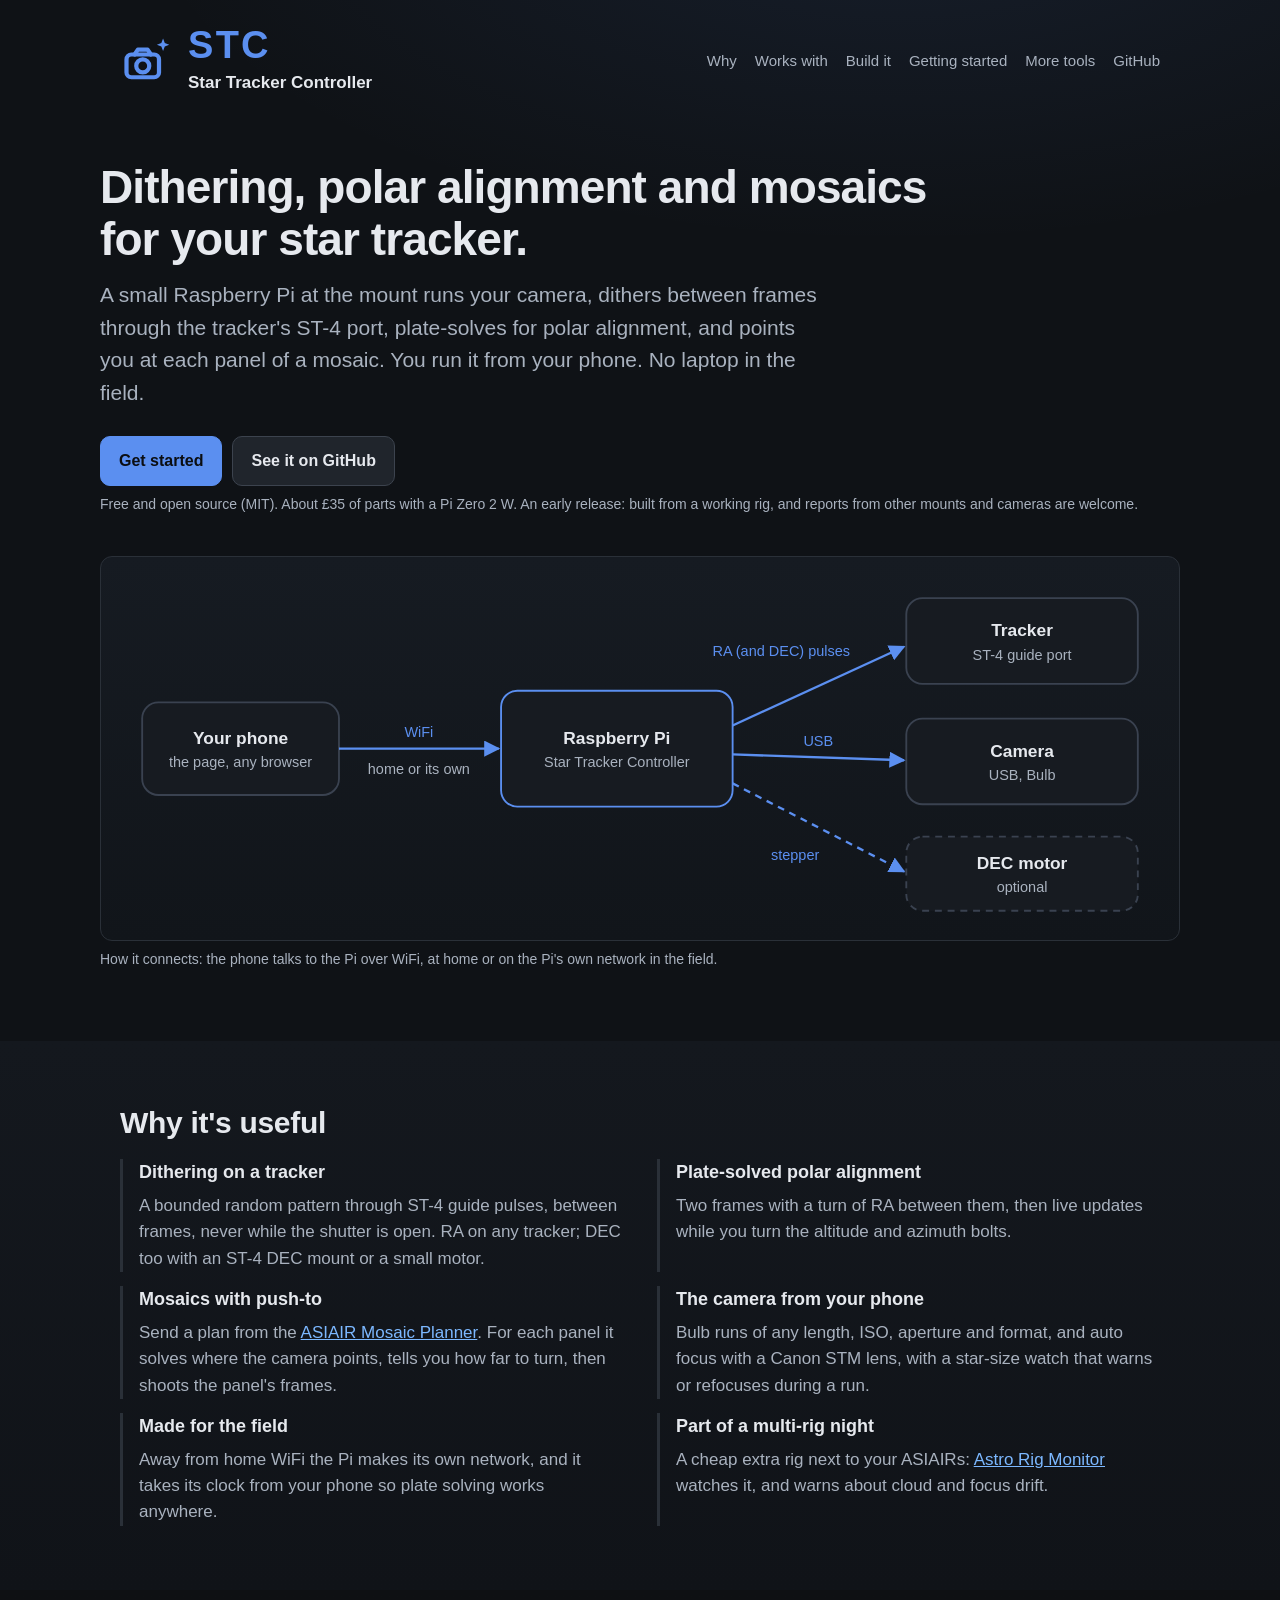
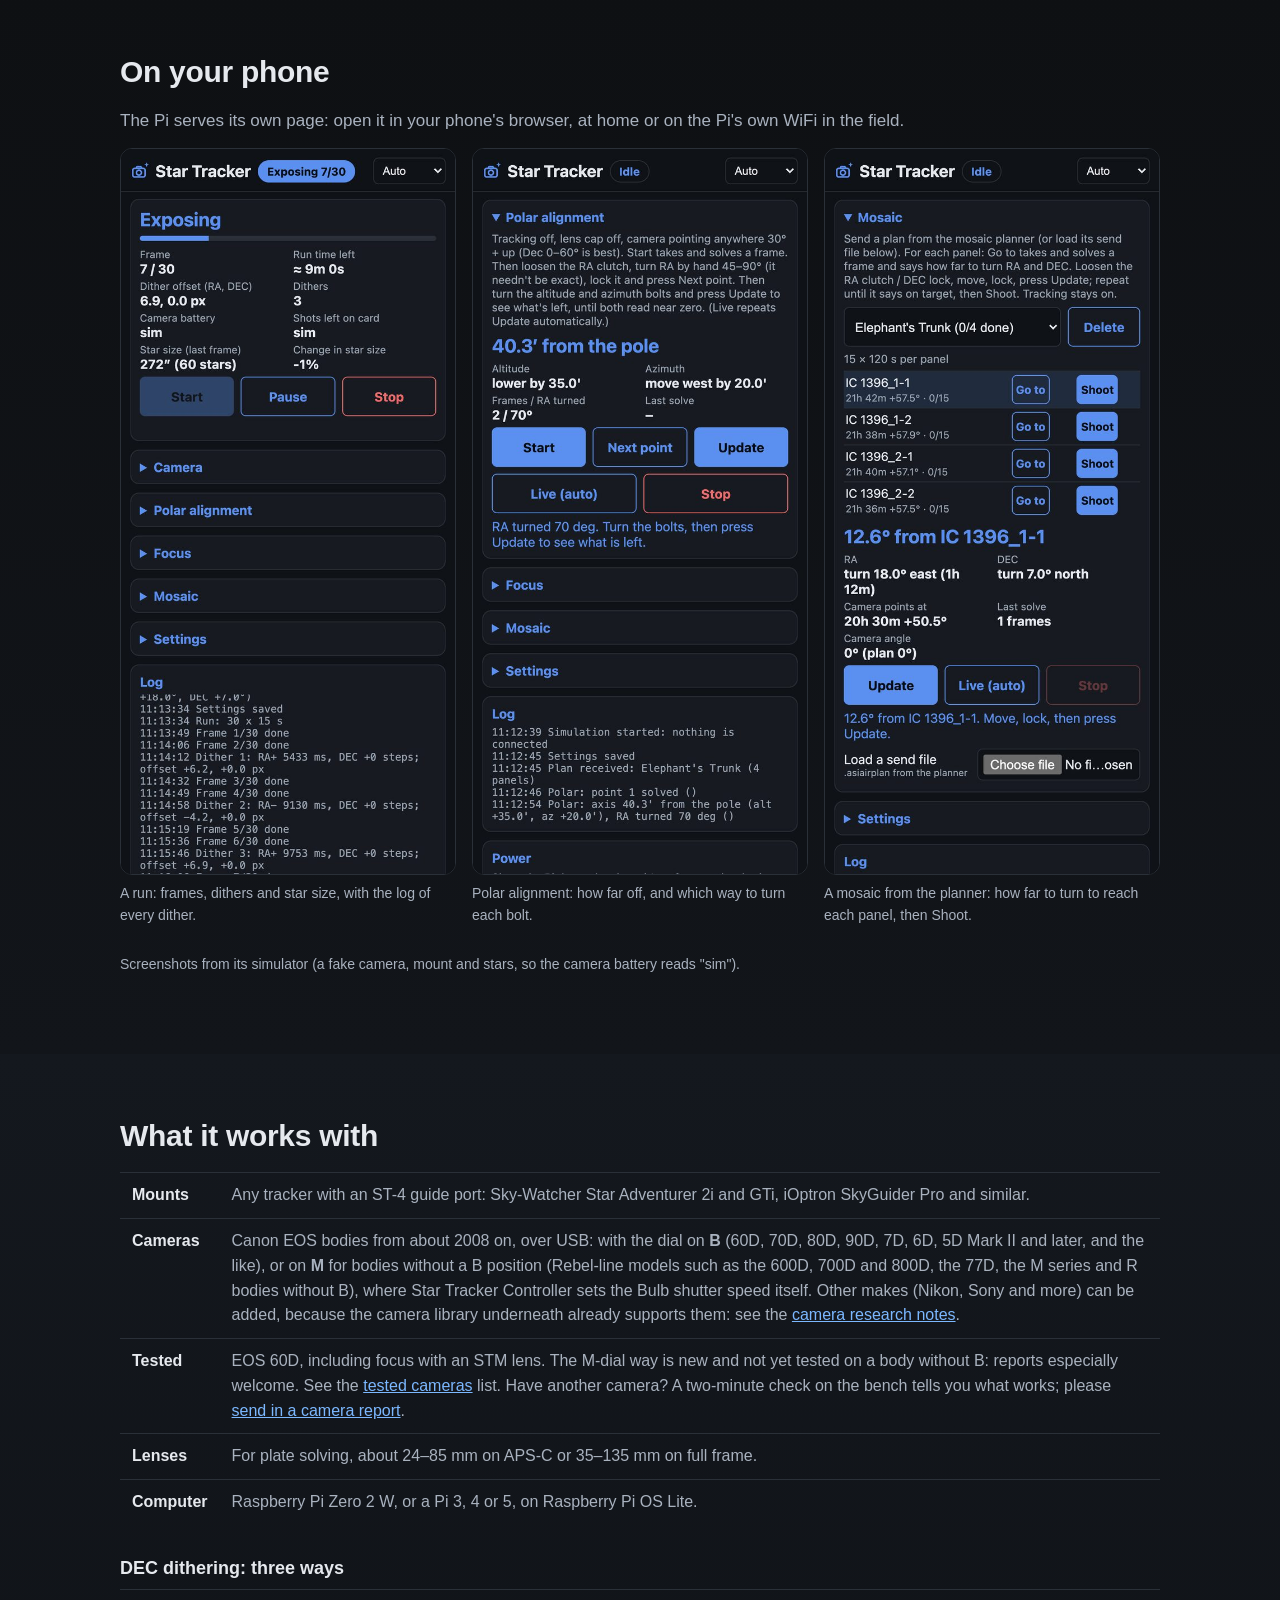
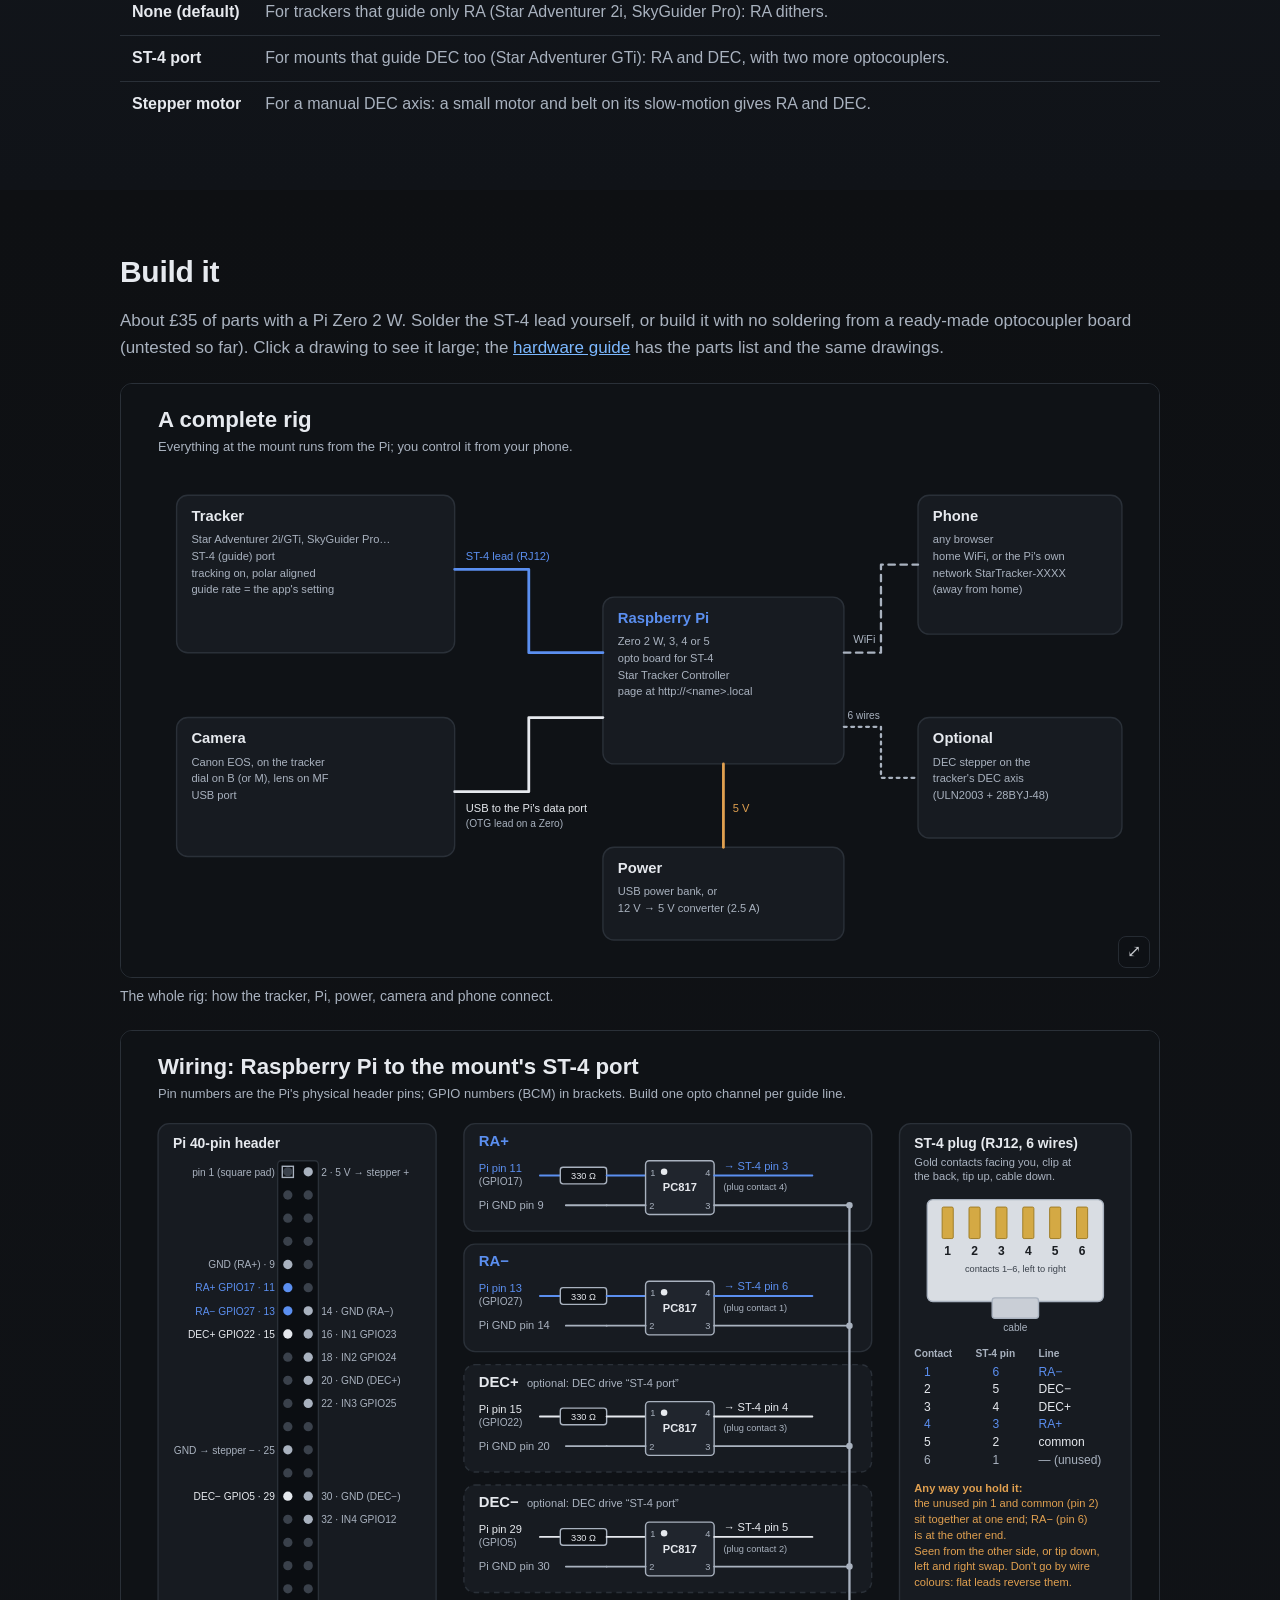
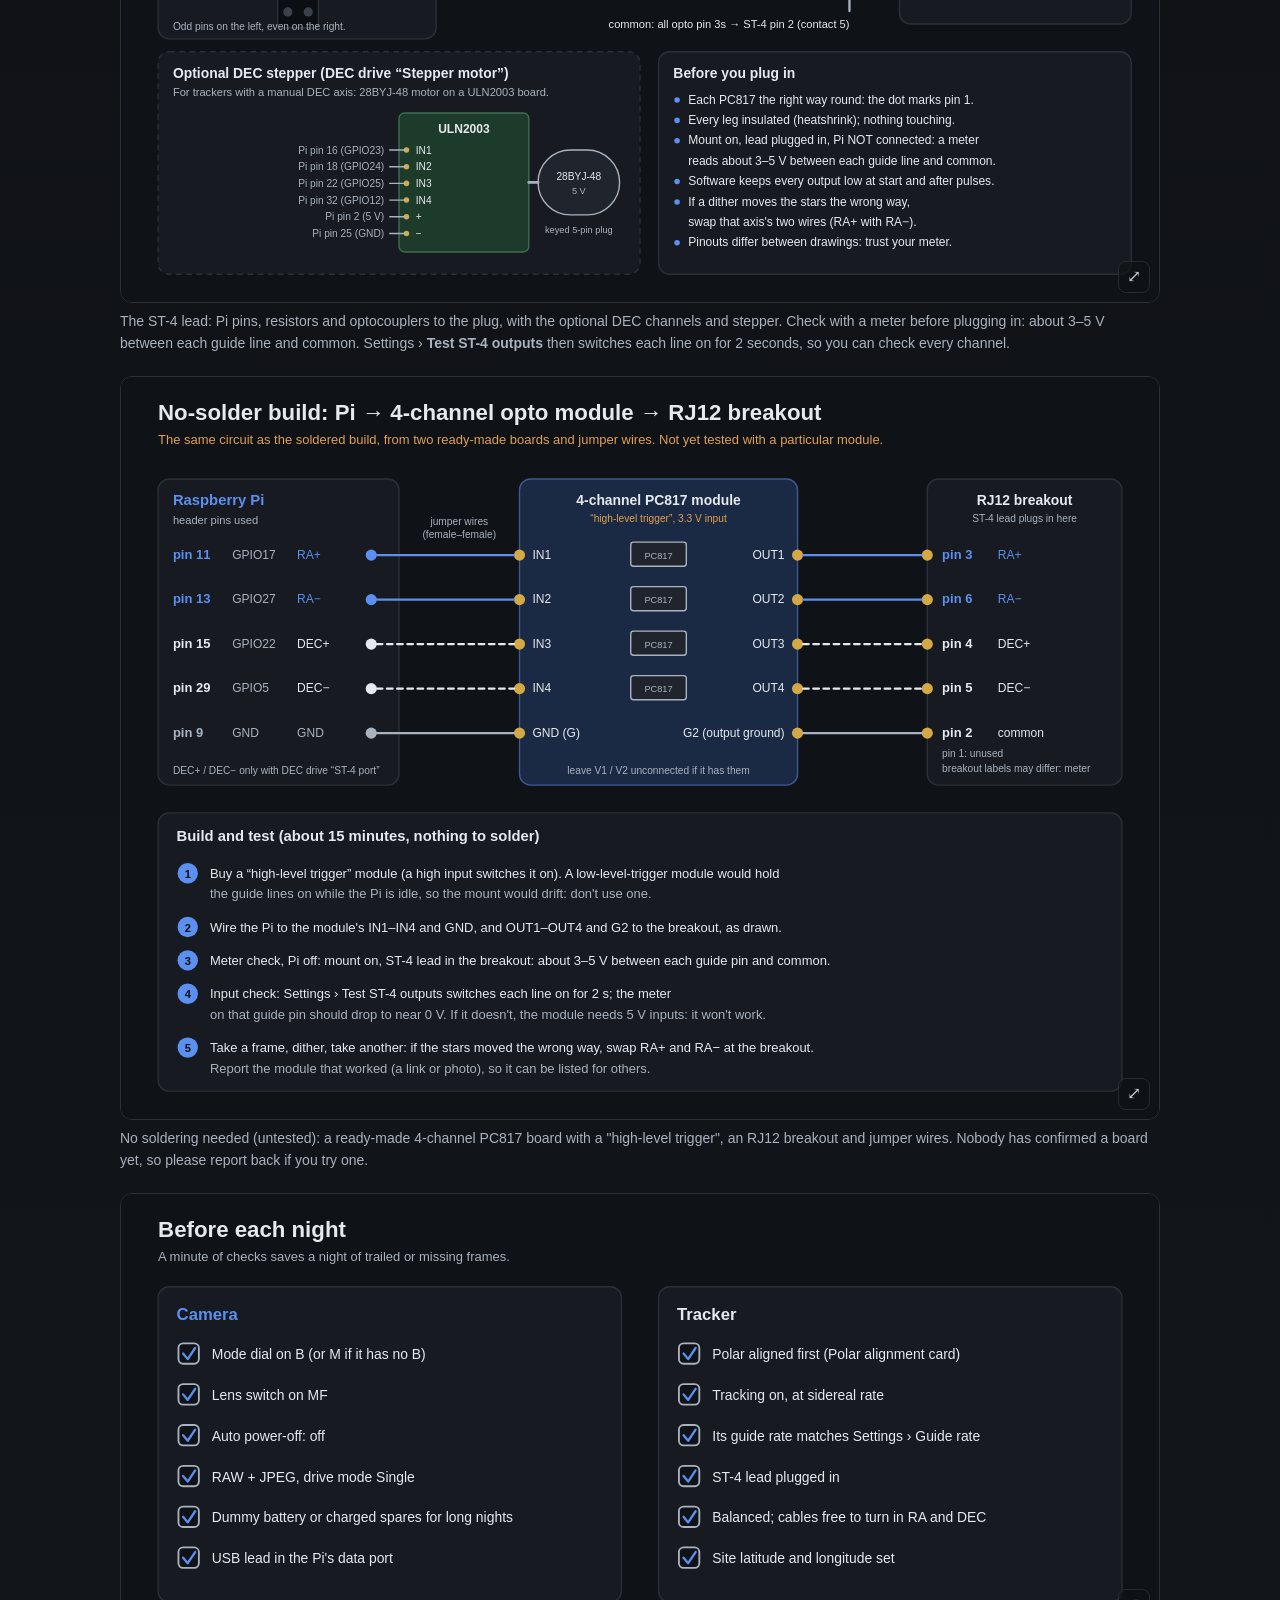
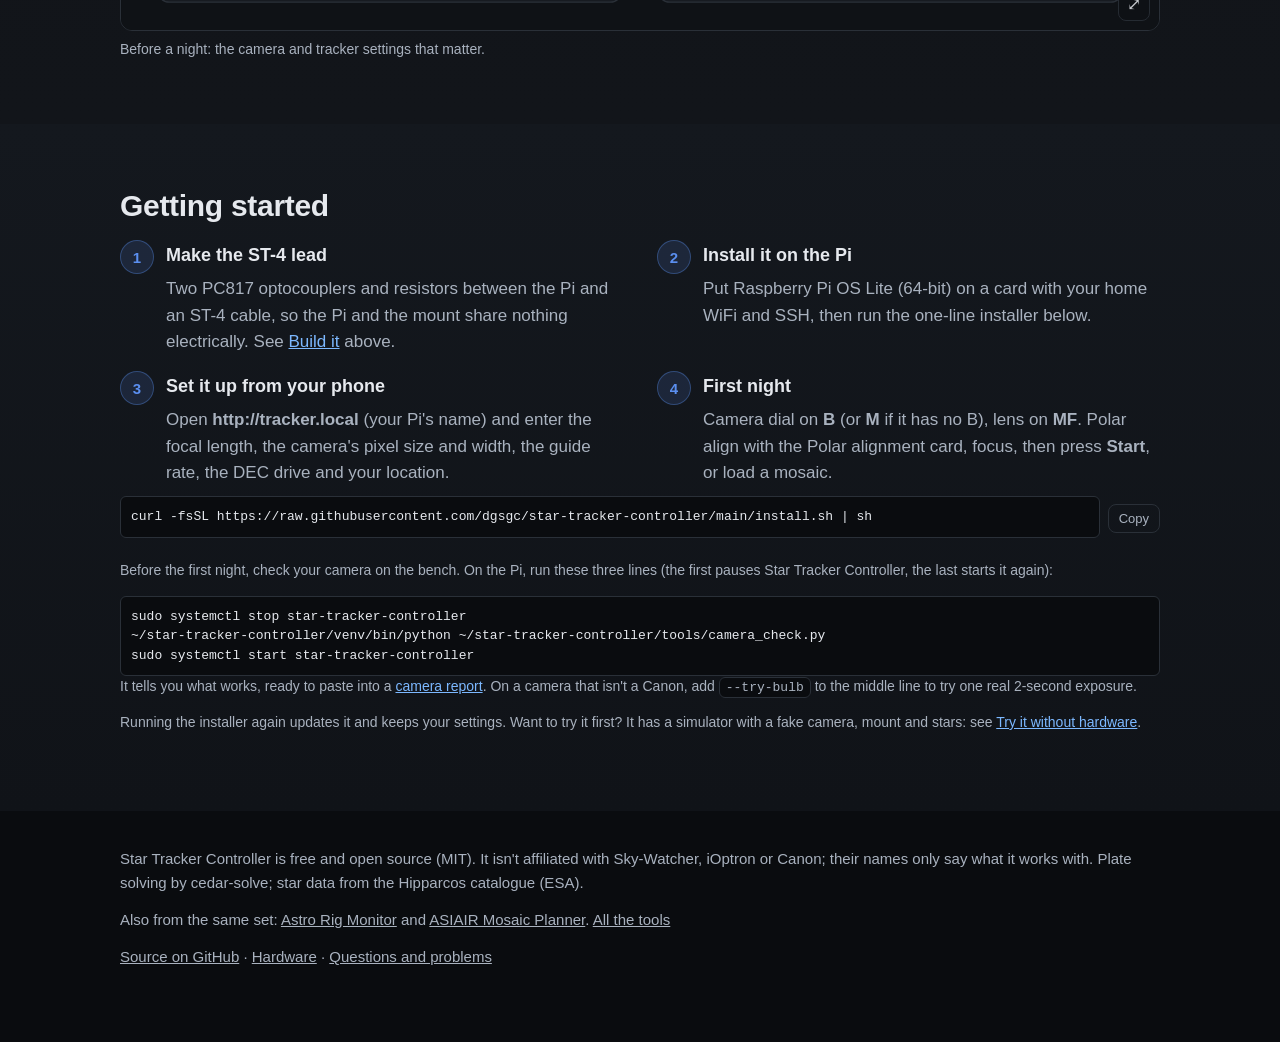
==== star-tracker-controller/index.html @ 2b79c7ad "Site: tool title in the header, larger Co-Authored-By: Claude Opus 5.5 <noreply@anthropic.com>" ====
<!doctype html>
<html lang="en">
<head>
<meta charset="utf-8">
<meta name="viewport" content="width=device-width, initial-scale=1">
<title>Star Tracker Controller: dithering, polar alignment and mosaics for star trackers</title>
<meta name="description" content="Free Raspberry Pi controller for star trackers with an ST-4 port, run from your phone: Bulb runs, dithering, plate-solved polar alignment and mosaic push-to. No laptop at the mount.">
<meta property="og:title" content="Star Tracker Controller">
<meta property="og:description" content="Dithering, polar alignment and mosaics for your star tracker, run from your phone.">
<link rel="icon" href="data:image/svg+xml,%3Csvg xmlns=%22http://www.w3.org/2000/svg%22 viewBox=%220 0 32 32%22%3E%3Crect x=%224%22 y=%2212%22 width=%2220%22 height=%2214%22 rx=%223%22 fill=%22none%22 stroke=%22%235b8ff0%22 stroke-width=%222.6%22 stroke-linecap=%22round%22 stroke-linejoin=%22round%22/%3E%3Ccircle cx=%2214%22 cy=%2219%22 r=%224%22 fill=%22none%22 stroke=%22%235b8ff0%22 stroke-width=%222.6%22 stroke-linecap=%22round%22 stroke-linejoin=%22round%22/%3E%3Cpath d=%22M9 12l2-3h6l2 3%22 fill=%22none%22 stroke=%22%235b8ff0%22 stroke-width=%222.6%22 stroke-linecap=%22round%22 stroke-linejoin=%22round%22/%3E%3Cpath d=%22M26.5 2.2l1.06 2.74 2.74 1.06-2.74 1.06-1.06 2.74-1.06-2.74-2.74-1.06 2.74-1.06z%22 fill=%22%235b8ff0%22/%3E%3C/svg%3E">
<style>
:root { color-scheme: dark;
  --bg: #0f1216; --panel: #171b21; --line: #2a3038; --text: #e6e9ee; --text2: #a9b2bf;
  --ok: #4fb06d; --accent: #5b8ff0; --warn: #e0a43a; --alert: #e25b4b; --link: #7cb8ff;
  --r: 12px; --max: 1080px;
}
* { box-sizing: border-box; }
html { -webkit-text-size-adjust: 100%; }
body { margin: 0; background: var(--bg) radial-gradient(1100px 520px at 70% -120px, rgba(91,143,240,.10), transparent 70%) no-repeat; color: var(--text); font: 17px/1.55 -apple-system, BlinkMacSystemFont, "Segoe UI", Roboto, sans-serif; }
a { color: var(--link); }
img { max-width: 100%; height: auto; display: block; }
.wrap { max-width: var(--max); margin: 0 auto; padding: 0 20px; }
section { padding: 64px 0; }
/* sections told apart by a slight change of shade, each with a very gentle gradient */
section:nth-of-type(odd)  { background: linear-gradient(180deg, #14181e 0%, #101318 100%); }
section:nth-of-type(even) { background: linear-gradient(180deg, #0e1013 0%, #12151a 100%); }
section#install { background: linear-gradient(180deg, #121820 0%, #0f141a 100%); }
h1 { font-size: clamp(30px, 5vw, 46px); line-height: 1.12; margin: 0 0 14px; letter-spacing: -0.02em; }
h2 { font-size: clamp(23px, 3.2vw, 30px); line-height: 1.2; margin: 0 0 18px; letter-spacing: -0.01em; }
h3 { font-size: 18px; margin: 0 0 6px; }
p { margin: 0 0 14px; }
.lead { font-size: clamp(18px, 2.2vw, 21px); color: var(--text2); max-width: 720px; }
.muted { color: var(--text2); }
small, .small { font-size: 14px; color: var(--text2); }

/* top */
header { padding: 18px 0; }
header .wrap { display: flex; align-items: center; justify-content: space-between; gap: 16px; }
.brand { display: flex; align-items: center; gap: 10px; font-weight: 600; color: var(--text); text-decoration: none; }
.brand svg { width: 24px; height: 24px; color: var(--accent); }
header nav a { color: var(--text2); text-decoration: none; margin-left: 18px; font-size: 15px; }
header nav a:hover { color: var(--text); }
.hero { padding: 36px 0 56px; }
.hero .shot { margin-top: 34px; }

/* hero mock-up: a tablet in landscape with a phone in front of it, drawn in CSS */
.devices { position: relative; margin: 40px 0 0; padding: 0 9% 6% 0; }
.tablet, .handset { background: linear-gradient(145deg, #2a2f37, #0b0d10 55%, #1b1f25); box-shadow: 0 30px 70px rgba(0,0,0,.55), inset 0 0 0 1px rgba(255,255,255,.07); }
.tablet { border-radius: clamp(16px, 3vw, 34px); padding: clamp(8px, 1.6vw, 18px); }
.tablet .screen { border-radius: clamp(8px, 1.4vw, 16px); overflow: hidden; background: #000; aspect-ratio: 1600 / 1000; }
.handset { position: absolute; right: 0; bottom: 0; width: 23%; border-radius: clamp(16px, 3.2vw, 36px); padding: clamp(4px, .7vw, 8px); }
.handset .screen { border-radius: clamp(12px, 2.6vw, 29px); overflow: hidden; background: #000; aspect-ratio: 9 / 19.5; }
.handset .screen img, .tablet .screen img { width: 100%; height: 100%; object-fit: cover; object-position: top; }
.devices + .cap { margin-top: 14px; }

/* buttons */
.dl { display: flex; flex-wrap: wrap; gap: 10px; margin: 26px 0 8px; }
.btn { display: inline-flex; align-items: center; gap: 8px; padding: 12px 18px; border-radius: 10px; font-weight: 600; font-size: 16px;
       text-decoration: none; border: 1px solid #3c434e; color: var(--text); background: #20252c; }
.btn.primary { background: var(--accent); border-color: var(--accent); color: #0b0e12; }
.btn:hover { filter: brightness(1.1); }
.btn .sub { font-weight: 400; font-size: 13px; opacity: .8; }

/* screenshots */
.shot { border-radius: var(--r); border: 1px solid var(--line); overflow: hidden; background: #000; }
.cap { font-size: 14px; color: var(--text2); margin-top: 8px; }
.grid3 { display: grid; grid-template-columns: repeat(3, 1fr); gap: 16px; }
.phone { aspect-ratio: 600 / 1298; }
.phone img { width: 100%; height: 100%; object-fit: cover; object-position: top; }

/* points */
.points { display: grid; grid-template-columns: repeat(2, 1fr); gap: 14px 34px; margin-top: 8px; }
.point { padding-left: 16px; border-left: 3px solid var(--line); }
.point p { color: var(--text2); margin: 0; }
.point.ok { border-color: var(--ok); } .point.warn { border-color: var(--warn); } .point.alert { border-color: var(--alert); }

/* levels table */
.levels { width: 100%; border-collapse: collapse; margin-top: 6px; font-size: 16px; }
.levels td { padding: 10px 12px; border-top: 1px solid var(--line); vertical-align: top; }
.levels td:first-child { white-space: nowrap; font-weight: 600; width: 1%; }
.tag { display: inline-block; padding: 1px 9px; border-radius: 99px; font-size: 13px; font-weight: 700; }
.tag.ok { background: rgba(79,176,109,.18); color: var(--ok); }
.tag.warn { background: rgba(224,164,58,.18); color: var(--warn); }
.tag.alert { background: rgba(226,91,75,.2); color: var(--alert); }

.steps { list-style: none; counter-reset: st; padding: 0; margin: 8px 0 0; display: grid; grid-template-columns: repeat(2, 1fr); gap: 18px 34px; }
.steps li { counter-increment: st; position: relative; padding-left: 46px; }
.steps li::before { content: counter(st); position: absolute; left: 0; top: -2px; width: 32px; height: 32px; border-radius: 50%;
  display: grid; place-items: center; font-weight: 700; font-size: 15px; color: var(--accent); background: rgba(91,143,240,.14); border: 1px solid rgba(91,143,240,.35); }
.steps p { color: var(--text2); margin: 0; }

/* settings pop-up */
dialog#settings { width: min(720px, calc(100vw - 32px)); max-height: min(86vh, 900px); overflow: auto; padding: 0; border: 1px solid var(--line); border-radius: var(--r);
  background: linear-gradient(180deg, #181c22, #121519); color: var(--text); box-shadow: 0 30px 80px rgba(0,0,0,.6); }
dialog#settings::backdrop { background: rgba(5,7,9,.7); backdrop-filter: blur(2px); }
.dlg-head { position: sticky; top: 0; display: flex; align-items: center; justify-content: space-between; gap: 12px; padding: 16px 20px;
  background: #181c22; border-bottom: 1px solid var(--line); }
.dlg-head h2 { margin: 0; font-size: 21px; }
.dlg-x { background: none; border: 1px solid var(--line); color: var(--text2); border-radius: 8px; width: 34px; height: 34px; font-size: 22px; line-height: 1; cursor: pointer; }
.dlg-x:hover { color: var(--text); }
.dlg-body { padding: 16px 20px 22px; font-size: 15.5px; }
.dlg-body h3 { margin: 20px 0 8px; font-size: 15px; color: var(--accent); text-transform: uppercase; letter-spacing: .06em; }
.dlg-body dl { margin: 0; display: grid; grid-template-columns: 11em 1fr; gap: 8px 16px; }
.dlg-body dt { font-weight: 600; }
.dlg-body dd { margin: 0; color: var(--text2); }
@media (max-width: 560px) { .dlg-body dl { grid-template-columns: 1fr; gap: 2px; } .dlg-body dd { margin-bottom: 8px; } }

/* install */
.install { display: grid; grid-template-columns: repeat(3, 1fr); gap: 16px; }
.card { background: var(--panel); border: 1px solid var(--line); border-radius: var(--r); padding: 20px; }
.card ol { margin: 10px 0 0; padding-left: 20px; color: var(--text2); }
.card li { margin-bottom: 6px; }
.card .btns { display: flex; flex-wrap: wrap; gap: 8px; margin-top: 14px; }
code { font: 13px/1.5 ui-monospace, SFMono-Regular, Menlo, monospace; background: #0a0c0f; border: 1px solid var(--line);
       border-radius: 6px; padding: 2px 6px; word-break: break-all; }
pre { margin: 10px 0 0; } pre code { display: block; padding: 10px; white-space: pre-wrap; }
.copy { margin-top: 8px; font-size: 13px; padding: 6px 10px; border-radius: 8px; border: 1px solid var(--line); background: none; color: var(--text2); cursor: pointer; }

footer { padding: 36px 0 60px; background: #0a0c0f; color: var(--text2); font-size: 15px; }
footer a { color: var(--text2); }

@media (max-width: 820px) {
  .points, .install, .steps { grid-template-columns: 1fr; }
  header nav { display: none; }
  section { padding: 48px 0; }
}
@media (max-width: 520px) {
  .grid3 { grid-template-columns: 1fr 1fr; }
  .grid3 > :nth-child(3) { display: none; }
  .wrap { padding: 0 16px; }
  .btn { width: 100%; justify-content: center; }
  .devices { padding: 0 14% 10% 0; }
  .handset { width: 30%; }
}

/* planner: the Send panel floating in front of the tablet, like a Mac window */
.tablet .screen.wide { aspect-ratio: 1600 / 964; }
.window { position: absolute; right: 0; bottom: 0; width: 30%; border-radius: 12px; overflow: hidden; border: 1px solid #3a3f47;
  box-shadow: 0 30px 70px rgba(0,0,0,.6); background: #1c1f24; }
.window img { width: 100%; }
.grid2 { display: grid; grid-template-columns: repeat(2, 1fr); gap: 16px; }
.install.two { grid-template-columns: repeat(2, 1fr); }
@media (max-width: 820px) { .grid2, .install.two { grid-template-columns: 1fr; } }
@media (max-width: 520px) { .window { width: 38%; } }



/* how it connects */
.diagram { margin-top: 40px; background: linear-gradient(180deg, #161b22, #11151a); border: 1px solid var(--line); border-radius: var(--r); padding: 18px; }
.diagram svg { width: 100%; height: auto; display: block; }
.diagram text { font: 600 15px -apple-system, BlinkMacSystemFont, "Segoe UI", Roboto, sans-serif; fill: var(--text); }
.diagram .sub { font-weight: 400; font-size: 12.5px; fill: var(--text2); }
.diagram .link { font-weight: 500; font-size: 12.5px; fill: var(--accent); }
table.spec { width: 100%; border-collapse: collapse; font-size: 16px; margin-top: 6px; }
.spec td { padding: 10px 12px; border-top: 1px solid var(--line); vertical-align: top; }
.spec td:first-child { font-weight: 600; white-space: nowrap; width: 1%; }
.spec td:last-child { color: var(--text2); }
.cmd { display: flex; gap: 8px; align-items: flex-start; margin-top: 10px; }
.cmd pre { flex: 1; margin: 0; }

/* build diagrams, click to see them large */
figure.diag { margin: 22px 0 0; }
figure.diag img { width: 100%; height: auto; display: block; border-radius: var(--r); border: 1px solid var(--line); background: #0f1216; }
figure.diag figcaption { font-size: 14px; color: var(--text2); margin-top: 8px; }
a.zoom { display: block; cursor: zoom-in; position: relative; }
a.zoom::after { content: "⤢"; position: absolute; right: 10px; bottom: 10px; width: 30px; height: 30px; border-radius: 8px;
  display: grid; place-items: center; font-size: 17px; color: var(--text); background: rgba(15,18,22,.75); border: 1px solid var(--line); opacity: .85; }
dialog#zoom { width: min(96vw, 1500px); max-height: 94vh; padding: 0; border: 1px solid var(--line); border-radius: var(--r);
  background: #0f1216; color: var(--text); box-shadow: 0 30px 80px rgba(0,0,0,.7); overflow: auto; }
dialog#zoom::backdrop { background: rgba(5,7,9,.82); }
dialog#zoom img { display: block; width: 100%; height: auto; cursor: zoom-out; }
dialog#zoom .zbar { display: flex; justify-content: space-between; align-items: center; gap: 12px; padding: 10px 14px; font-size: 14.5px; color: var(--text2); position: sticky; bottom: 0; background: #0f1216; }
dialog#zoom .zbar button { background: none; border: 1px solid var(--line); color: var(--text2); border-radius: 8px; width: 34px; height: 34px; font-size: 22px; line-height: 1; cursor: pointer; flex: none; }

/* the tool's short name above the headline, as on the suite home */
.short { display: flex; align-items: center; gap: 16px; margin: 0; text-decoration: none; }
.short svg { width: 52px; height: 52px; flex: none; }
.short b { display: block; font-size: 38px; letter-spacing: .06em; line-height: 1; color: var(--c); }
.short small { display: block; font-size: 17px; font-weight: 600; color: var(--text); margin-top: 6px; }
header:has(.short) { padding: 26px 0 30px; }
@media (max-width: 520px) { .short { gap: 12px; } .short svg { width: 42px; height: 42px; } .short b { font-size: 30px; } .short small { font-size: 15px; } }

/* Phone menu */
.menu-btn { display: none; }
.menu-btn .x { display: none; }
@media (max-width: 820px) {
  header { position: relative; z-index: 20; }
  .menu-btn { display: inline-flex; align-items: center; justify-content: center; width: 44px; height: 44px; margin-left: auto; padding: 0; background: none; border: 1px solid var(--line); border-radius: 8px; color: var(--text); cursor: pointer; }
  .menu-btn svg { width: 22px; height: 22px; }
  header.open .menu-btn .bars { display: none; }
  header.open .menu-btn .x { display: block; }
  header nav { display: none !important; position: absolute; top: calc(100% - 8px); left: 16px; right: 16px; flex-direction: column; align-items: stretch; gap: 2px; background: var(--panel); border: 1px solid var(--line); border-radius: 12px; padding: 6px; box-shadow: 0 18px 40px rgba(0,0,0,.5); }
  header.open nav { display: flex !important; }
  header nav a, header nav a.navtool { margin: 0; padding: 12px 14px; border-radius: 8px; font-size: 16px; color: var(--text); }
  header nav a:hover { background: rgba(255,255,255,.05); }
  header nav a.navtool svg { width: 22px; height: 22px; }
}
</style>
</head>
<body>

<header>
  <div class="wrap">
    <a class="short" href="#" style="--c:#5b8ff0"><svg viewBox="0 0 32 32" aria-hidden="true"><rect x="4" y="12" width="20" height="14" rx="3" fill="none" stroke="#5b8ff0" stroke-width="2.6" stroke-linecap="round" stroke-linejoin="round"/><circle cx="14" cy="19" r="4" fill="none" stroke="#5b8ff0" stroke-width="2.6" stroke-linecap="round" stroke-linejoin="round"/><path d="M9 12l2-3h6l2 3" fill="none" stroke="#5b8ff0" stroke-width="2.6" stroke-linecap="round" stroke-linejoin="round"/><path d="M26.5 2.2l1.06 2.74 2.74 1.06-2.74 1.06-1.06 2.74-1.06-2.74-2.74-1.06 2.74-1.06z" fill="#5b8ff0"/></svg><span><b>STC</b><small>Star Tracker Controller</small></span></a>
    <button class="menu-btn" type="button" aria-label="Menu" aria-expanded="false" aria-controls="site-nav"><svg class="bars" viewBox="0 0 24 24" aria-hidden="true"><path d="M4 7h16M4 12h16M4 17h16" stroke="currentColor" stroke-width="2" stroke-linecap="round"/></svg><svg class="x" viewBox="0 0 24 24" aria-hidden="true"><path d="M6 6l12 12M18 6L6 18" stroke="currentColor" stroke-width="2" stroke-linecap="round"/></svg></button>
    <nav id="site-nav"><a href="#why">Why</a><a href="#works">Works with</a><a href="#build">Build it</a><a href="#start">Getting started</a><a href="https://dgsgc.github.io/">More tools</a><a href="https://github.com/dgsgc/star-tracker-controller">GitHub</a></nav>
  </div>
</header>

<main>
<div class="wrap hero">
  <h1>Dithering, polar alignment and mosaics<br>for your star tracker.</h1>
  <p class="lead">A small Raspberry Pi at the mount runs your camera, dithers between frames through the tracker's ST-4 port, plate-solves for polar alignment, and points you at each panel of a mosaic. You run it from your phone. No laptop in the field.</p>
  <div class="dl">
    <a class="btn primary" href="#start">Get started</a>
    <a class="btn" href="https://github.com/dgsgc/star-tracker-controller">See it on GitHub</a>
  </div>
  <p class="small">Free and open source (MIT). About £35 of parts with a Pi Zero 2 W. An early release: built from a working rig, and reports from other mounts and cameras are welcome.</p>
  <div class="diagram"><svg viewBox="0 0 900 300" role="img" aria-label="Your phone talks to a Raspberry Pi over WiFi; the Pi drives the tracker through its ST-4 port and the camera over USB, with an optional DEC motor">
<defs><marker id="ah" viewBox="0 0 10 10" refX="9" refY="5" markerWidth="7" markerHeight="7" orient="auto-start-reverse"><path d="M0 0L10 5L0 10z" fill="#5b8ff0"/></marker></defs>
<rect x="20" y="110" width="170" height="80" rx="14" fill="#171b21" stroke="#3a4250" stroke-width="1.6"/><text x="105.0" y="146.0" text-anchor="middle">Your phone</text><text class="sub" x="105.0" y="166.0" text-anchor="middle">the page, any browser</text>
<rect x="330" y="100" width="200" height="100" rx="14" fill="#171b21" stroke="#5b8ff0" stroke-width="1.6"/><text x="430.0" y="146.0" text-anchor="middle">Raspberry Pi</text><text class="sub" x="430.0" y="166.0" text-anchor="middle">Star Tracker Controller</text>
<rect x="680" y="20" width="200" height="74" rx="14" fill="#171b21" stroke="#3a4250" stroke-width="1.6"/><text x="780.0" y="53.0" text-anchor="middle">Tracker</text><text class="sub" x="780.0" y="73.0" text-anchor="middle">ST-4 guide port</text>
<rect x="680" y="124" width="200" height="74" rx="14" fill="#171b21" stroke="#3a4250" stroke-width="1.6"/><text x="780.0" y="157.0" text-anchor="middle">Camera</text><text class="sub" x="780.0" y="177.0" text-anchor="middle">USB, Bulb</text>
<rect x="680" y="226" width="200" height="64" rx="14" fill="#171b21" stroke="#3a4250" stroke-width="1.6" stroke-dasharray="6 5"/><text x="780.0" y="254.0" text-anchor="middle">DEC motor</text><text class="sub" x="780.0" y="274.0" text-anchor="middle">optional</text>
<path d="M190 150L328 150" stroke="#5b8ff0" stroke-width="2" fill="none" marker-end="url(#ah)"/><text class="link" x="259" y="140" text-anchor="middle">WiFi</text><text class="sub" x="259" y="172" text-anchor="middle">home or its own</text>
<path d="M530 130L678 62" stroke="#5b8ff0" stroke-width="2" fill="none" marker-end="url(#ah)"/><text class="link" x="572" y="70" text-anchor="middle">RA (and DEC) pulses</text>
<path d="M530 155L678 160" stroke="#5b8ff0" stroke-width="2" fill="none" marker-end="url(#ah)"/><text class="link" x="604" y="148" text-anchor="middle">USB</text>
<path d="M530 180L678 256" stroke="#5b8ff0" stroke-width="2" fill="none" stroke-dasharray="6 5" marker-end="url(#ah)"/><text class="link" x="584" y="246" text-anchor="middle">stepper</text>
</svg></div>
  <p class="cap">How it connects: the phone talks to the Pi over WiFi, at home or on the Pi's own network in the field.</p>
</div>

<section id="why">
  <div class="wrap">
    <h2>Why it's useful</h2>
    <div class="points">
      <div class="point"><h3>Dithering on a tracker</h3><p>A bounded random pattern through ST-4 guide pulses, between frames, never while the shutter is open. RA on any tracker; DEC too with an ST-4 DEC mount or a small motor.</p></div>
      <div class="point"><h3>Plate-solved polar alignment</h3><p>Two frames with a turn of RA between them, then live updates while you turn the altitude and azimuth bolts.</p></div>
      <div class="point"><h3>Mosaics with push-to</h3><p>Send a plan from the <a href="https://dgsgc.github.io/asiair-mosaic-planner/">ASIAIR Mosaic Planner</a>. For each panel it solves where the camera points, tells you how far to turn, then shoots the panel's frames.</p></div>
      <div class="point"><h3>The camera from your phone</h3><p>Bulb runs of any length, ISO, aperture and format, and auto focus with a Canon STM lens, with a star-size watch that warns or refocuses during a run.</p></div>
      <div class="point"><h3>Made for the field</h3><p>Away from home WiFi the Pi makes its own network, and it takes its clock from your phone so plate solving works anywhere.</p></div>
      <div class="point"><h3>Part of a multi-rig night</h3><p>A cheap extra rig next to your ASIAIRs: <a href="https://dgsgc.github.io/astro-rig-monitor/">Astro Rig Monitor</a> watches it, and warns about cloud and focus drift.</p></div>
    </div>
  </div>
</section>

<section id="phone">
  <div class="wrap">
    <h2>On your phone</h2>
    <p class="muted">The Pi serves its own page: open it in your phone's browser, at home or on the Pi's own WiFi in the field.</p>
    <div class="grid3">
      <div><div class="shot phone"><img src="img/run.jpg" width="600" height="1298" alt="A run in progress: frame 7 of 30, three dithers, star size steady" loading="lazy"></div><p class="cap">A run: frames, dithers and star size, with the log of every dither.</p></div>
      <div><div class="shot phone"><img src="img/polar.jpg" width="600" height="1298" alt="Polar alignment: 40.3 arcminutes from the pole, lower the altitude by 35 arcminutes and move west by 20" loading="lazy"></div><p class="cap">Polar alignment: how far off, and which way to turn each bolt.</p></div>
      <div><div class="shot phone"><img src="img/mosaic.jpg" width="600" height="1298" alt="A 2 by 2 mosaic of the Elephant's Trunk, with how far to turn RA and DEC to reach the first panel" loading="lazy"></div><p class="cap">A mosaic from the planner: how far to turn to reach each panel, then Shoot.</p></div>
    </div>
    <p class="small" style="margin-top:14px">Screenshots from its simulator (a fake camera, mount and stars, so the camera battery reads "sim").</p>
  </div>
</section>

<section id="works">
  <div class="wrap">
    <h2>What it works with</h2>
    <table class="spec">
      <tr><td>Mounts</td><td>Any tracker with an ST-4 guide port: Sky-Watcher Star Adventurer 2i and GTi, iOptron SkyGuider Pro and similar.</td></tr>
      <tr><td>Cameras</td><td>Canon EOS bodies from about 2008 on, over USB: with the dial on <b>B</b> (60D, 70D, 80D, 90D, 7D, 6D, 5D Mark II and later, and the like), or on <b>M</b> for bodies without a B position (Rebel-line models such as the 600D, 700D and 800D, the 77D, the M series and R bodies without B), where Star Tracker Controller sets the Bulb shutter speed itself. Other makes (Nikon, Sony and more) can be added, because the camera library underneath already supports them: see the <a href="https://github.com/dgsgc/star-tracker-controller/blob/main/docs/cameras.md">camera research notes</a>.</td></tr>
      <tr><td>Tested</td><td>EOS 60D, including focus with an STM lens. The M-dial way is new and not yet tested on a body without B: reports especially welcome. See the <a href="https://github.com/dgsgc/star-tracker-controller#tested-cameras">tested cameras</a> list. Have another camera? A two-minute check on the bench tells you what works; please <a href="https://github.com/dgsgc/star-tracker-controller/issues/new?template=camera-report.yml">send in a camera report</a>.</td></tr>
      <tr><td>Lenses</td><td>For plate solving, about 24–85 mm on APS-C or 35–135 mm on full frame.</td></tr>
      <tr><td>Computer</td><td>Raspberry Pi Zero 2 W, or a Pi 3, 4 or 5, on Raspberry Pi OS Lite.</td></tr>
    </table>
    <h3 style="margin-top:30px">DEC dithering: three ways</h3>
    <table class="spec">
      <tr><td>None (default)</td><td>For trackers that guide only RA (Star Adventurer 2i, SkyGuider Pro): RA dithers.</td></tr>
      <tr><td>ST-4 port</td><td>For mounts that guide DEC too (Star Adventurer GTi): RA and DEC, with two more optocouplers.</td></tr>
      <tr><td>Stepper motor</td><td>For a manual DEC axis: a small motor and belt on its slow-motion gives RA and DEC.</td></tr>
    </table>
  </div>
</section>

<section id="build">
  <div class="wrap">
    <h2>Build it</h2>
    <p class="muted">About £35 of parts with a Pi Zero 2 W. Solder the ST-4 lead yourself, or build it with no soldering from a ready-made optocoupler board (untested so far). Click a drawing to see it large; the <a href="https://github.com/dgsgc/star-tracker-controller/blob/main/docs/hardware.md">hardware guide</a> has the parts list and the same drawings.</p>
    <figure class="diag"><a class="zoom" href="img/setup.svg"><img src="img/setup.svg" width="1120" height="640" alt="Overview of a complete rig: tracker, Raspberry Pi, power, ST-4 lead, USB to the camera, and the phone on WiFi" loading="lazy"></a><figcaption>The whole rig: how the tracker, Pi, power, camera and phone connect.</figcaption></figure>
    <figure class="diag"><a class="zoom" href="img/wiring.svg"><img src="img/wiring.svg" width="1120" height="940" alt="Wiring from the Pi's header through 330 ohm resistors and PC817 optocouplers to the ST-4 plug, with the optional DEC channels and stepper" loading="lazy"></a><figcaption>The ST-4 lead: Pi pins, resistors and optocouplers to the plug, with the optional DEC channels and stepper. Check with a meter before plugging in: about 3–5 V between each guide line and common. Settings › <b>Test ST-4 outputs</b> then switches each line on for 2 seconds, so you can check every channel.</figcaption></figure>
    <figure class="diag"><a class="zoom" href="img/nosolder.svg"><img src="img/nosolder.svg" width="1120" height="800" alt="No-solder build: a 4-channel PC817 optocoupler module with a high-level trigger, an RJ12 breakout and jumper wires" loading="lazy"></a><figcaption>No soldering needed (untested): a ready-made 4-channel PC817 board with a "high-level trigger", an RJ12 breakout and jumper wires. Nobody has confirmed a board yet, so please report back if you try one.</figcaption></figure>
    <figure class="diag"><a class="zoom" href="img/checklist.svg"><img src="img/checklist.svg" width="1120" height="470" alt="Checklist for the camera and the tracker before a night" loading="lazy"></a><figcaption>Before a night: the camera and tracker settings that matter.</figcaption></figure>
  </div>
</section>

<section id="start">
  <div class="wrap">
    <h2>Getting started</h2>
    <ol class="steps">
      <li><h3>Make the ST-4 lead</h3><p>Two PC817 optocouplers and resistors between the Pi and an ST-4 cable, so the Pi and the mount share nothing electrically. See <a href="#build">Build it</a> above.</p></li>
      <li><h3>Install it on the Pi</h3><p>Put Raspberry Pi OS Lite (64-bit) on a card with your home WiFi and SSH, then run the one-line installer below.</p></li>
      <li><h3>Set it up from your phone</h3><p>Open <b>http://tracker.local</b> (your Pi's name) and enter the focal length, the camera's pixel size and width, the guide rate, the DEC drive and your location.</p></li>
      <li><h3>First night</h3><p>Camera dial on <b>B</b> (or <b>M</b> if it has no B), lens on <b>MF</b>. Polar align with the Polar alignment card, focus, then press <b>Start</b>, or load a mosaic.</p></li>
    </ol>
    <div class="cmd"><pre><code id="cmd">curl -fsSL https://raw.githubusercontent.com/dgsgc/star-tracker-controller/main/install.sh | sh</code></pre><button class="copy" type="button" id="copy">Copy</button></div>
    <p class="small" style="margin-top:22px">Before the first night, check your camera on the bench. On the Pi, run these three lines (the first pauses Star Tracker Controller, the last starts it again):</p>
    <pre><code>sudo systemctl stop star-tracker-controller
~/star-tracker-controller/venv/bin/python ~/star-tracker-controller/tools/camera_check.py
sudo systemctl start star-tracker-controller</code></pre>
    <p class="small">It tells you what works, ready to paste into a <a href="https://github.com/dgsgc/star-tracker-controller/issues/new?template=camera-report.yml">camera report</a>. On a camera that isn't a Canon, add <code>--try-bulb</code> to the middle line to try one real 2-second exposure.</p>
    <p class="small">Running the installer again updates it and keeps your settings. Want to try it first? It has a simulator with a fake camera, mount and stars: see <a href="https://github.com/dgsgc/star-tracker-controller#try-it-without-hardware">Try it without hardware</a>.</p>
  </div>
</section>
</main>

<dialog id="zoom" aria-label="Larger drawing"><img alt=""><div class="zbar"><span id="zoomCap"></span><button type="button" id="zoomClose" aria-label="Close">×</button></div></dialog>

<footer>
  <div class="wrap">
    <p>Star Tracker Controller is free and open source (MIT). It isn't affiliated with Sky-Watcher, iOptron or Canon; their names only say what it works with. Plate solving by cedar-solve; star data from the Hipparcos catalogue (ESA).</p>
    <p>Also from the same set: <a href="https://dgsgc.github.io/astro-rig-monitor/">Astro Rig Monitor</a> and <a href="https://dgsgc.github.io/asiair-mosaic-planner/">ASIAIR Mosaic Planner</a>. <a href="https://dgsgc.github.io/">All the tools</a></p>
    <p><a href="https://github.com/dgsgc/star-tracker-controller">Source on GitHub</a> · <a href="https://github.com/dgsgc/star-tracker-controller/blob/main/docs/hardware.md">Hardware</a> · <a href="https://github.com/dgsgc/star-tracker-controller/issues">Questions and problems</a></p>
  </div>
</footer>

<script>
document.getElementById("copy").addEventListener("click", async e => {
  try { await navigator.clipboard.writeText(document.getElementById("cmd").textContent); e.target.textContent = "Copied"; }
  catch (err) { e.target.textContent = "Select and copy the line above"; }
});

// Drawings: open large in a pop-up (without JavaScript the link opens the drawing).
(() => {
  const d = document.getElementById("zoom");
  if (!d || typeof d.showModal !== "function") return;
  const img = d.querySelector("img"), cap = document.getElementById("zoomCap");
  document.querySelectorAll("a.zoom").forEach(a => a.addEventListener("click", e => {
    e.preventDefault();
    img.src = a.href; img.alt = a.querySelector("img").alt;
    const fc = a.closest("figure"); cap.textContent = fc ? fc.querySelector("figcaption").textContent : "";
    d.showModal(); d.scrollTop = 0;
  }));
  const close = () => d.close();
  document.getElementById("zoomClose").addEventListener("click", close);
  img.addEventListener("click", close);
  d.addEventListener("click", e => { if (e.target === d) close(); });
})();
</script>
<script>
(function () {
  var h = document.querySelector('header'), b = h && h.querySelector('.menu-btn');
  if (!b) return;
  function set(open) { h.classList.toggle('open', open); b.setAttribute('aria-expanded', open ? 'true' : 'false'); }
  b.addEventListener('click', function (e) { e.stopPropagation(); set(!h.classList.contains('open')); });
  h.querySelectorAll('nav a').forEach(function (a) { a.addEventListener('click', function () { set(false); }); });
  document.addEventListener('click', function (e) { if (!h.contains(e.target)) set(false); });
  document.addEventListener('keydown', function (e) { if (e.key === 'Escape') set(false); });
})();
</script>
</body>
</html>
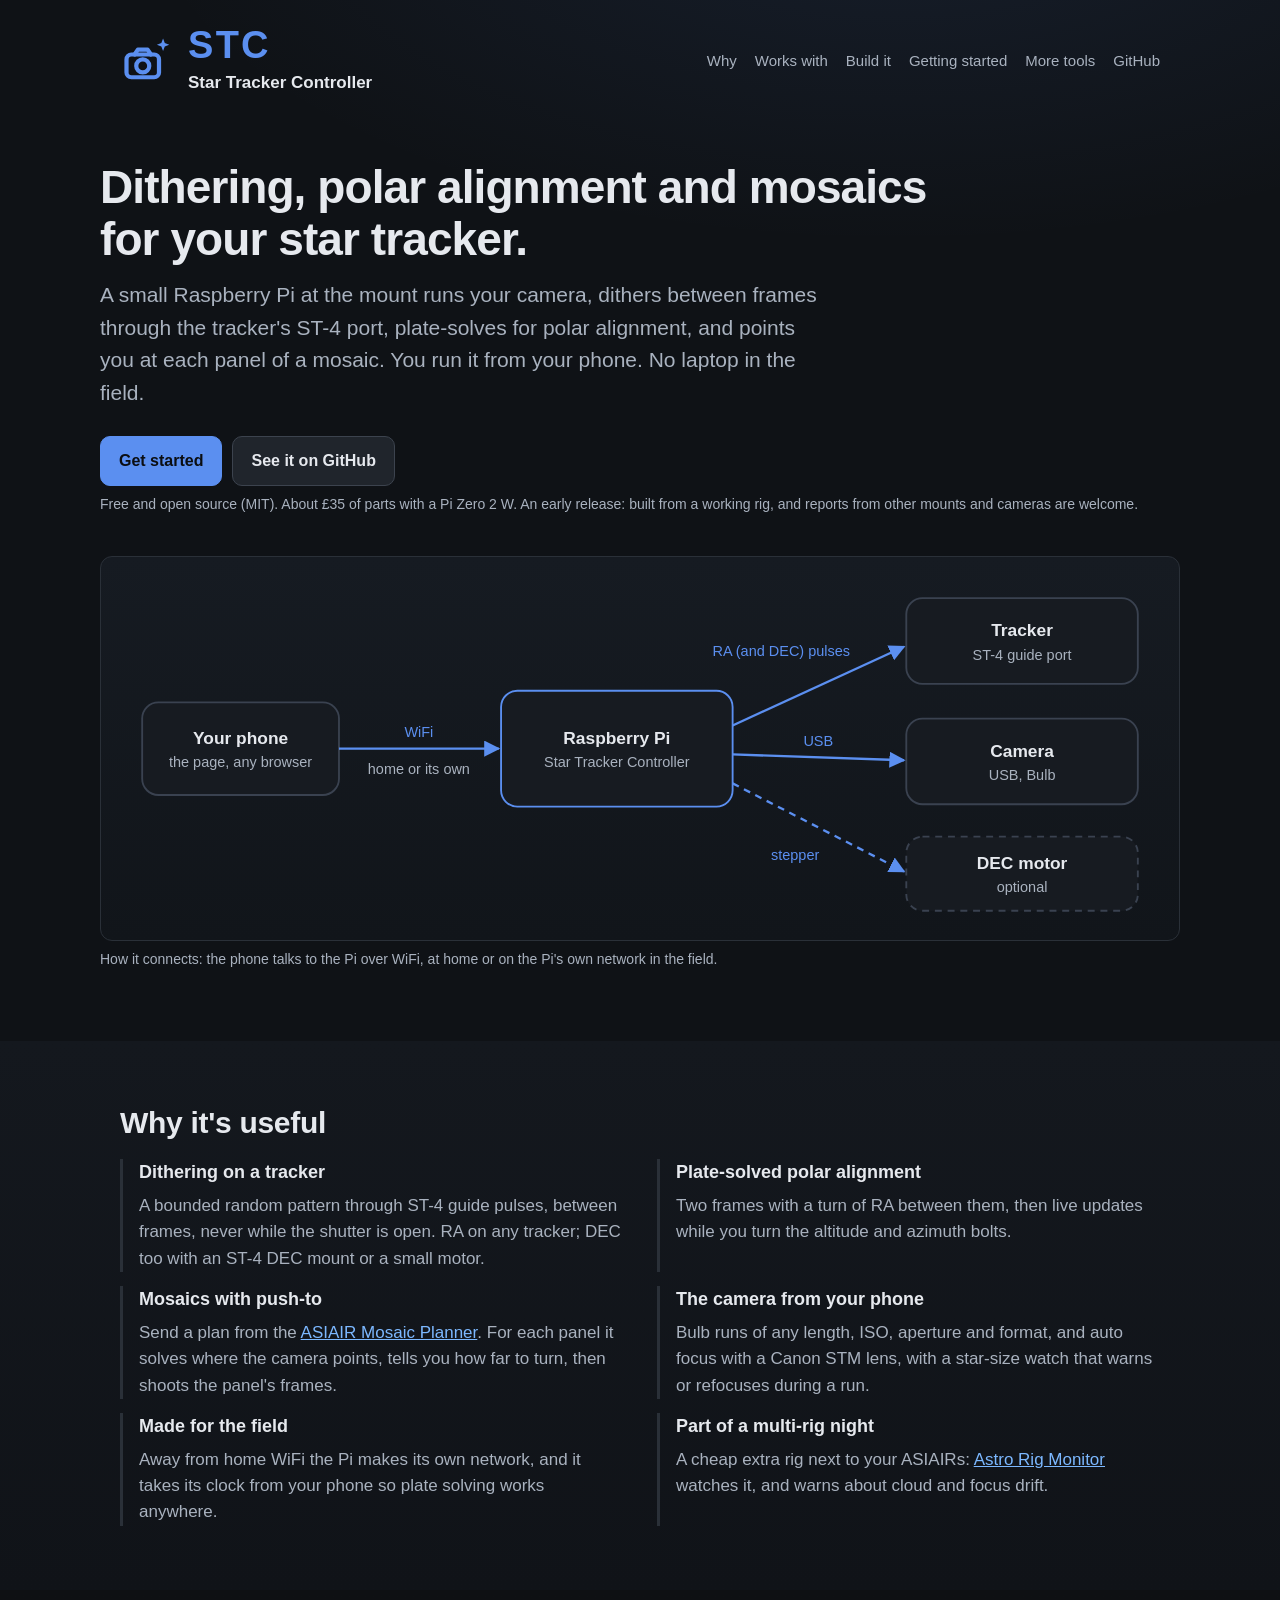
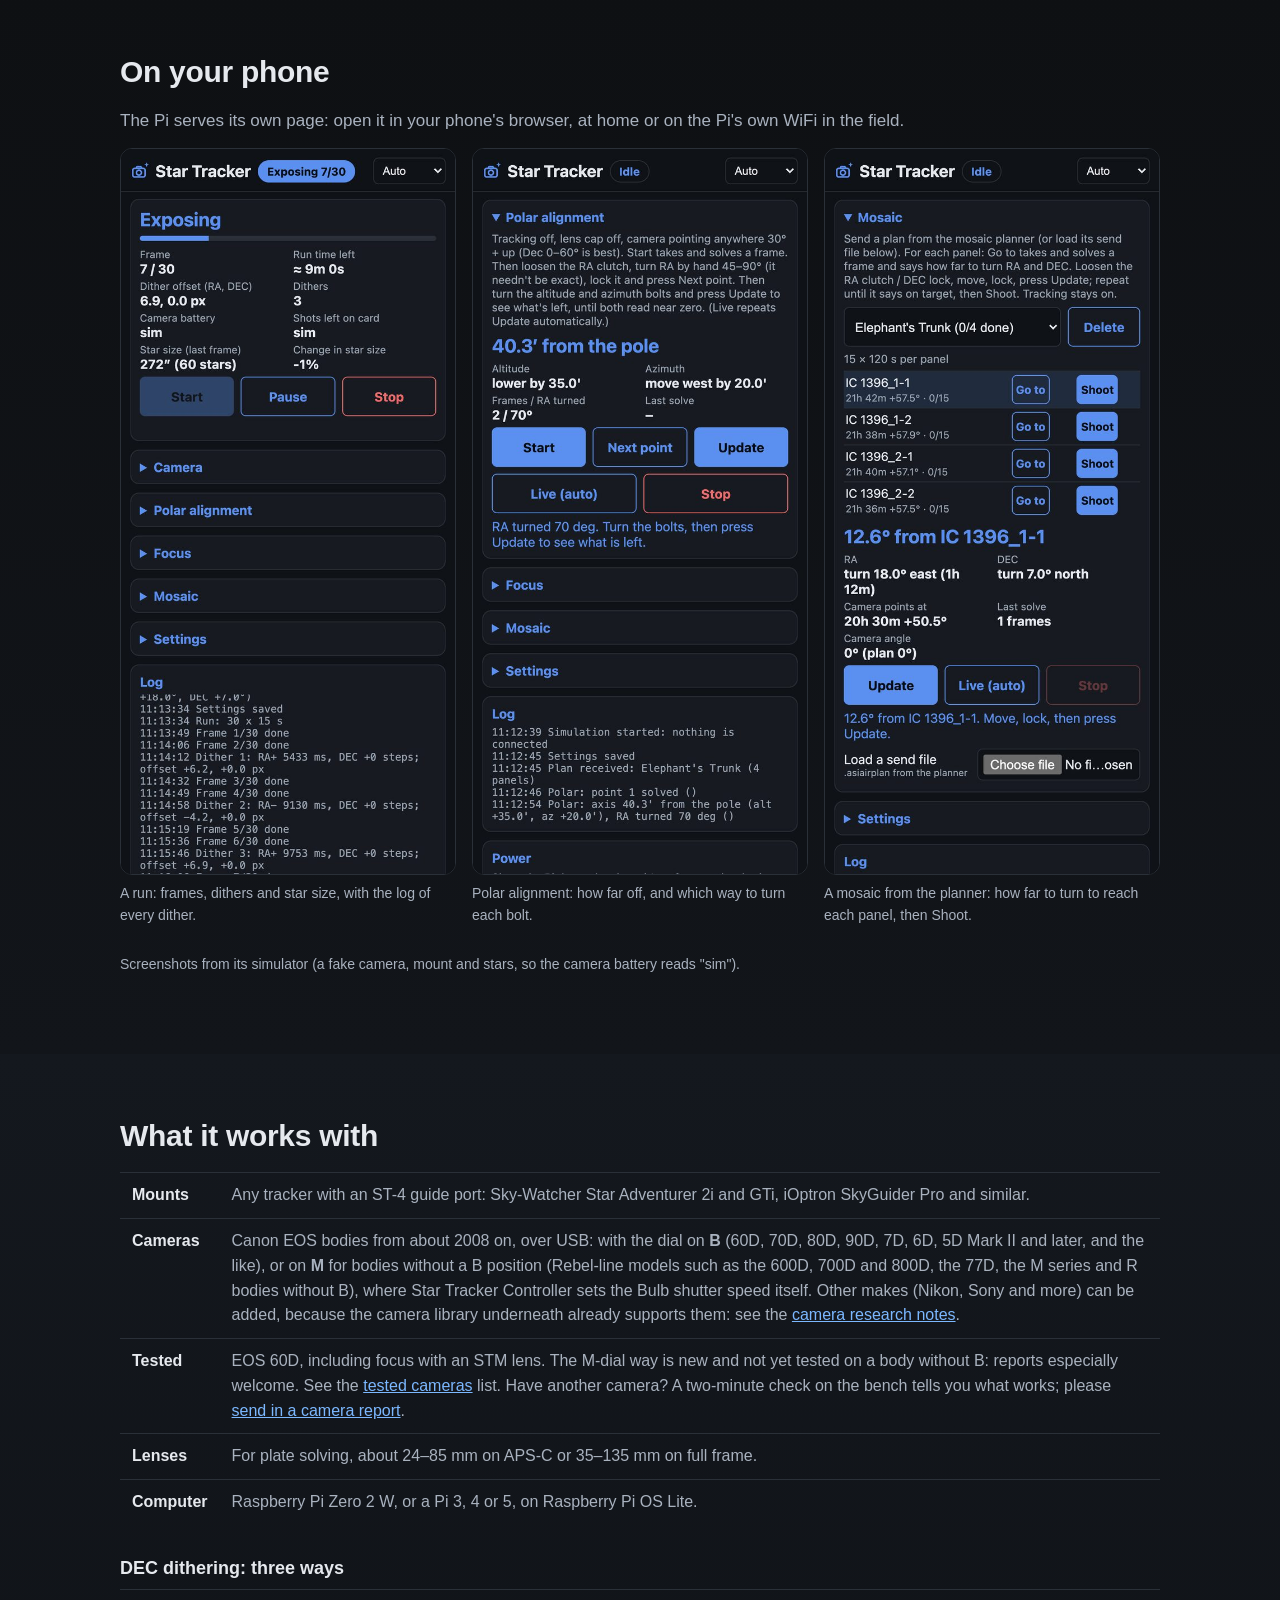
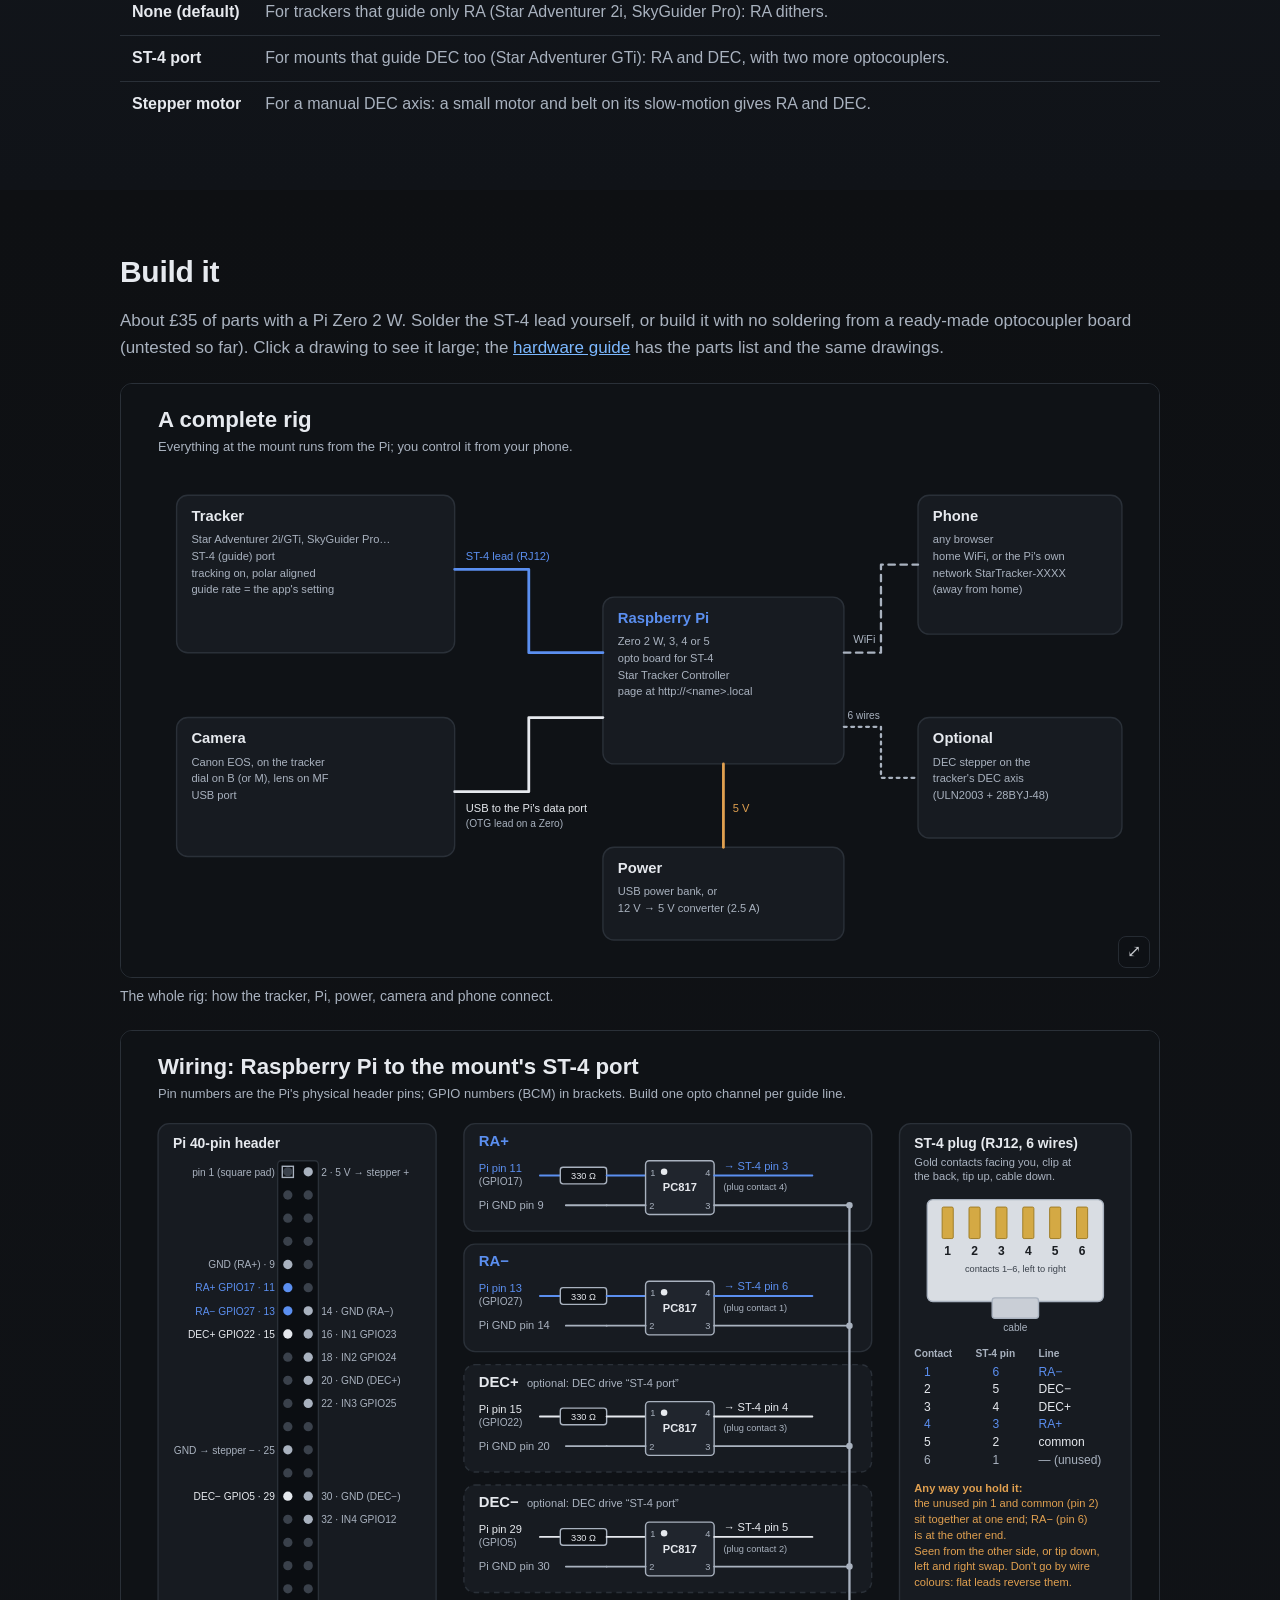
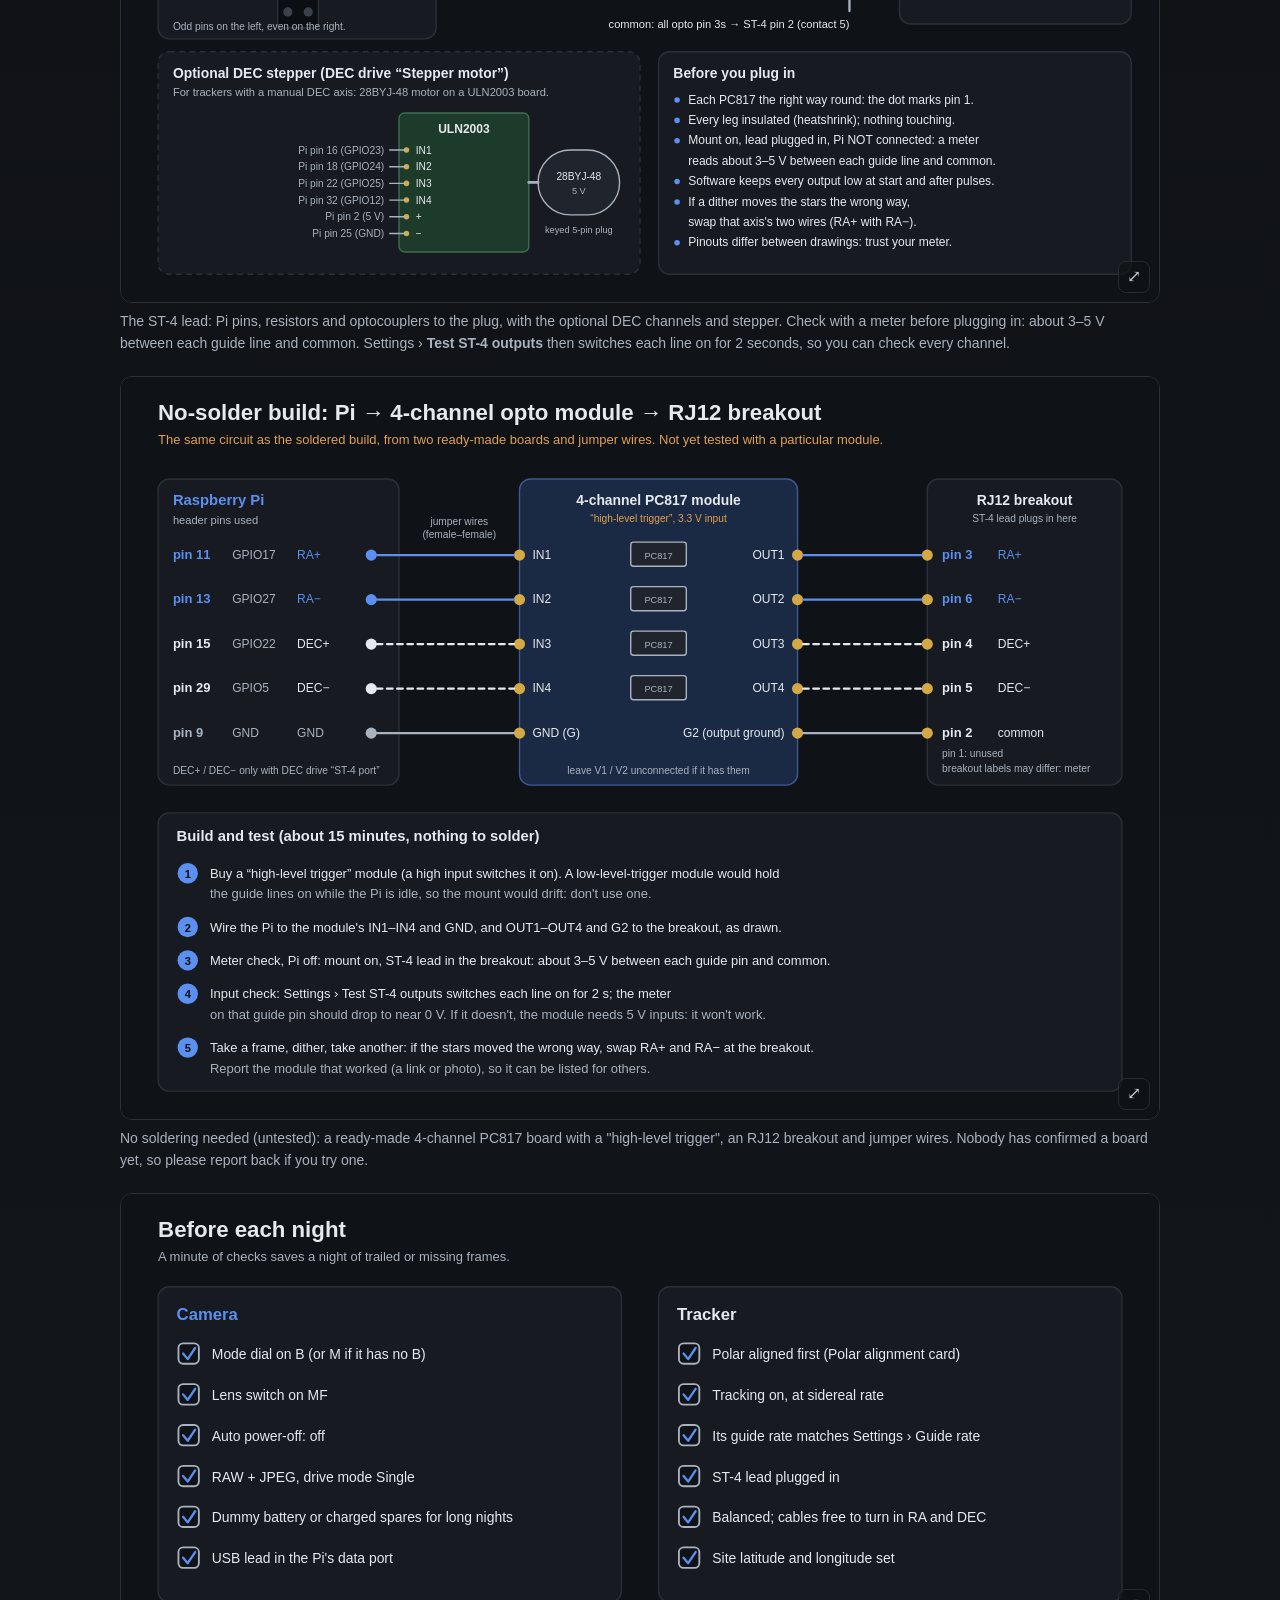
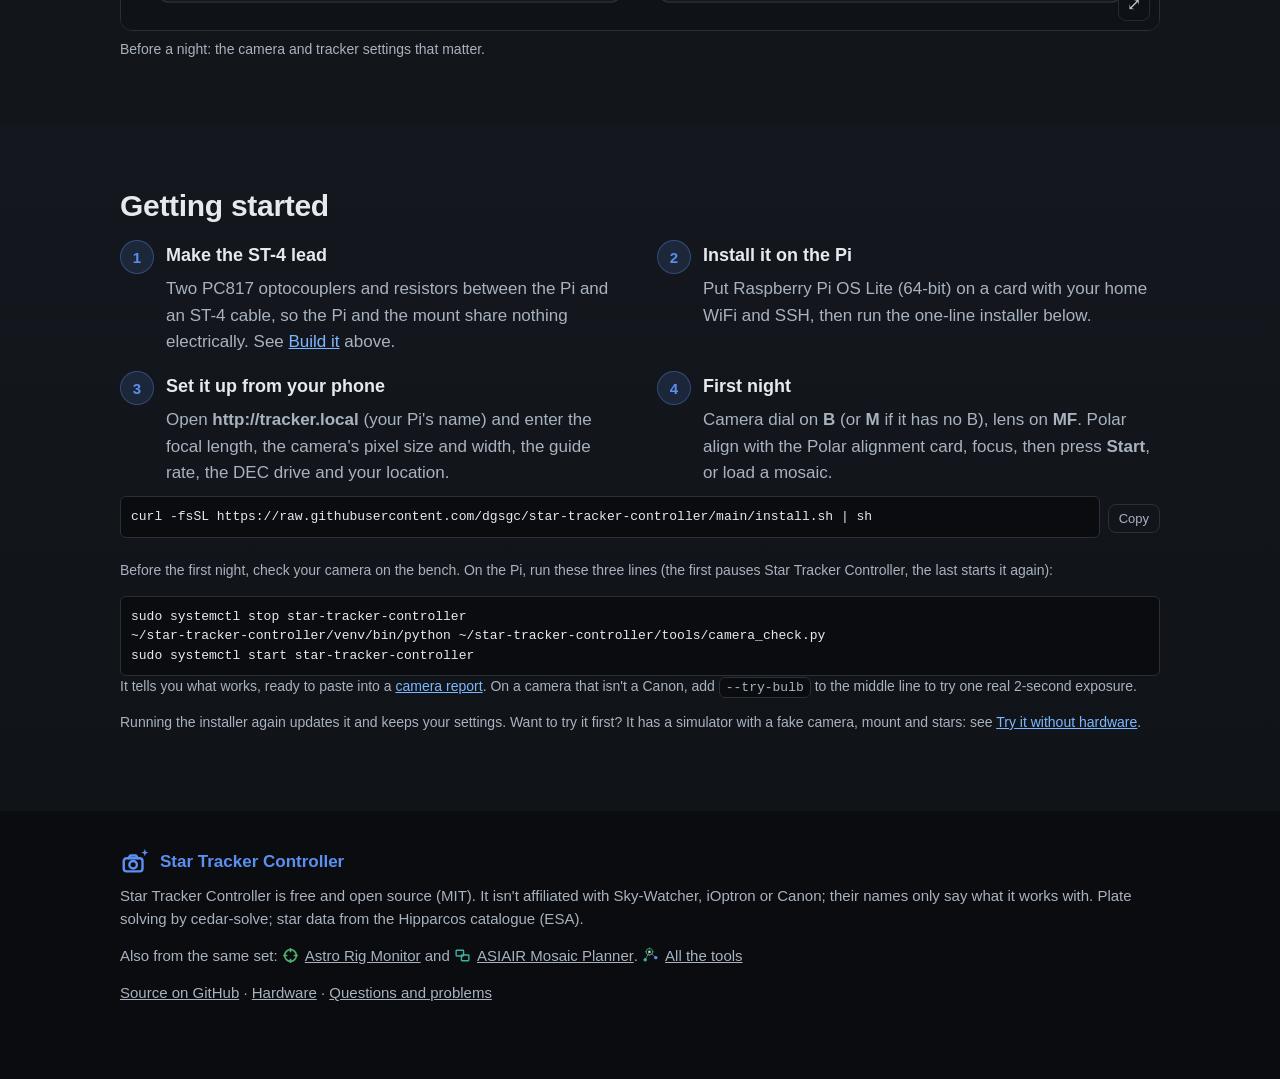
==== commit 4a41ac7b: "Site: tool icons in the footer Co-Authored-By: Claude Opus 5.5 <noreply@anthropic.com>" ====
--- a/star-tracker-controller/index.html
+++ b/star-tracker-controller/index.html
@@ -180,6 +180,10 @@
 header:has(.short) { padding: 26px 0 30px; }
 @media (max-width: 520px) { .short { gap: 12px; } .short svg { width: 42px; height: 42px; } .short b { font-size: 30px; } .short small { font-size: 15px; } }
 
+footer .foot-brand { display: inline-flex; align-items: center; gap: 10px; margin-bottom: 6px; font-weight: 600; font-size: 17px; color: var(--c, #c9d1ff); text-decoration: none; }
+footer .foot-brand svg { width: 30px; height: 30px; flex: none; }
+footer a.ti { display: inline-flex; align-items: center; gap: 6px; vertical-align: bottom; }
+footer a.ti svg { width: 17px; height: 17px; flex: none; }
 /* Phone menu */
 .menu-btn { display: none; }
 .menu-btn .x { display: none; }
@@ -312,8 +316,9 @@
 
 <footer>
   <div class="wrap">
+    <a class="foot-brand" href="#" style="--c:#5b8ff0"><svg viewBox="0 0 32 32" aria-hidden="true"><rect x="4" y="12" width="20" height="14" rx="3" fill="none" stroke="#5b8ff0" stroke-width="2.6" stroke-linecap="round" stroke-linejoin="round"/><circle cx="14" cy="19" r="4" fill="none" stroke="#5b8ff0" stroke-width="2.6" stroke-linecap="round" stroke-linejoin="round"/><path d="M9 12l2-3h6l2 3" fill="none" stroke="#5b8ff0" stroke-width="2.6" stroke-linecap="round" stroke-linejoin="round"/><path d="M26.5 2.2l1.06 2.74 2.74 1.06-2.74 1.06-1.06 2.74-1.06-2.74-2.74-1.06 2.74-1.06z" fill="#5b8ff0"/></svg>Star Tracker Controller</a>
     <p>Star Tracker Controller is free and open source (MIT). It isn't affiliated with Sky-Watcher, iOptron or Canon; their names only say what it works with. Plate solving by cedar-solve; star data from the Hipparcos catalogue (ESA).</p>
-    <p>Also from the same set: <a href="https://dgsgc.github.io/astro-rig-monitor/">Astro Rig Monitor</a> and <a href="https://dgsgc.github.io/asiair-mosaic-planner/">ASIAIR Mosaic Planner</a>. <a href="https://dgsgc.github.io/">All the tools</a></p>
+    <p>Also from the same set: <a class="ti" href="https://dgsgc.github.io/astro-rig-monitor/"><svg viewBox="0 0 32 32" aria-hidden="true"><circle cx="16" cy="16" r="11" fill="none" stroke="#4fb06d" stroke-width="3"/><path d="M16 2v8M16 22v8M2 16h8M22 16h8" stroke="#4fb06d" stroke-width="3"/></svg>Astro Rig Monitor</a> and <a class="ti" href="https://dgsgc.github.io/asiair-mosaic-planner/"><svg viewBox="0 0 32 32" aria-hidden="true"><rect x="4" y="6" width="14" height="11" rx="1.5" fill="none" stroke="#3bb3a1" stroke-width="2.6"/><rect x="14" y="15" width="14" height="11" rx="1.5" fill="none" stroke="#3bb3a1" stroke-width="2.6"/></svg>ASIAIR Mosaic Planner</a>. <a class="ti" href="https://dgsgc.github.io/"><svg viewBox="0 0 32 32" aria-hidden="true"><path d="M6 24L14 9L26 20" fill="none" stroke="#c9d1ff" stroke-width="1.6" stroke-opacity=".55"/><circle cx="14" cy="9" r="6.2" fill="none" stroke="#4fb06d" stroke-width="1.6"/><path d="M14 1v3.2M14 13.8V17M6 9h3.2M18.8 9H22" stroke="#4fb06d" stroke-width="1.6"/><circle cx="6" cy="24" r="3.2" fill="#3bb3a1"/><circle cx="14" cy="9" r="2.4" fill="#c9d1ff"/><circle cx="26" cy="20" r="3.2" fill="#5b8ff0"/></svg>All the tools</a></p>
     <p><a href="https://github.com/dgsgc/star-tracker-controller">Source on GitHub</a> · <a href="https://github.com/dgsgc/star-tracker-controller/blob/main/docs/hardware.md">Hardware</a> · <a href="https://github.com/dgsgc/star-tracker-controller/issues">Questions and problems</a></p>
   </div>
 </footer>
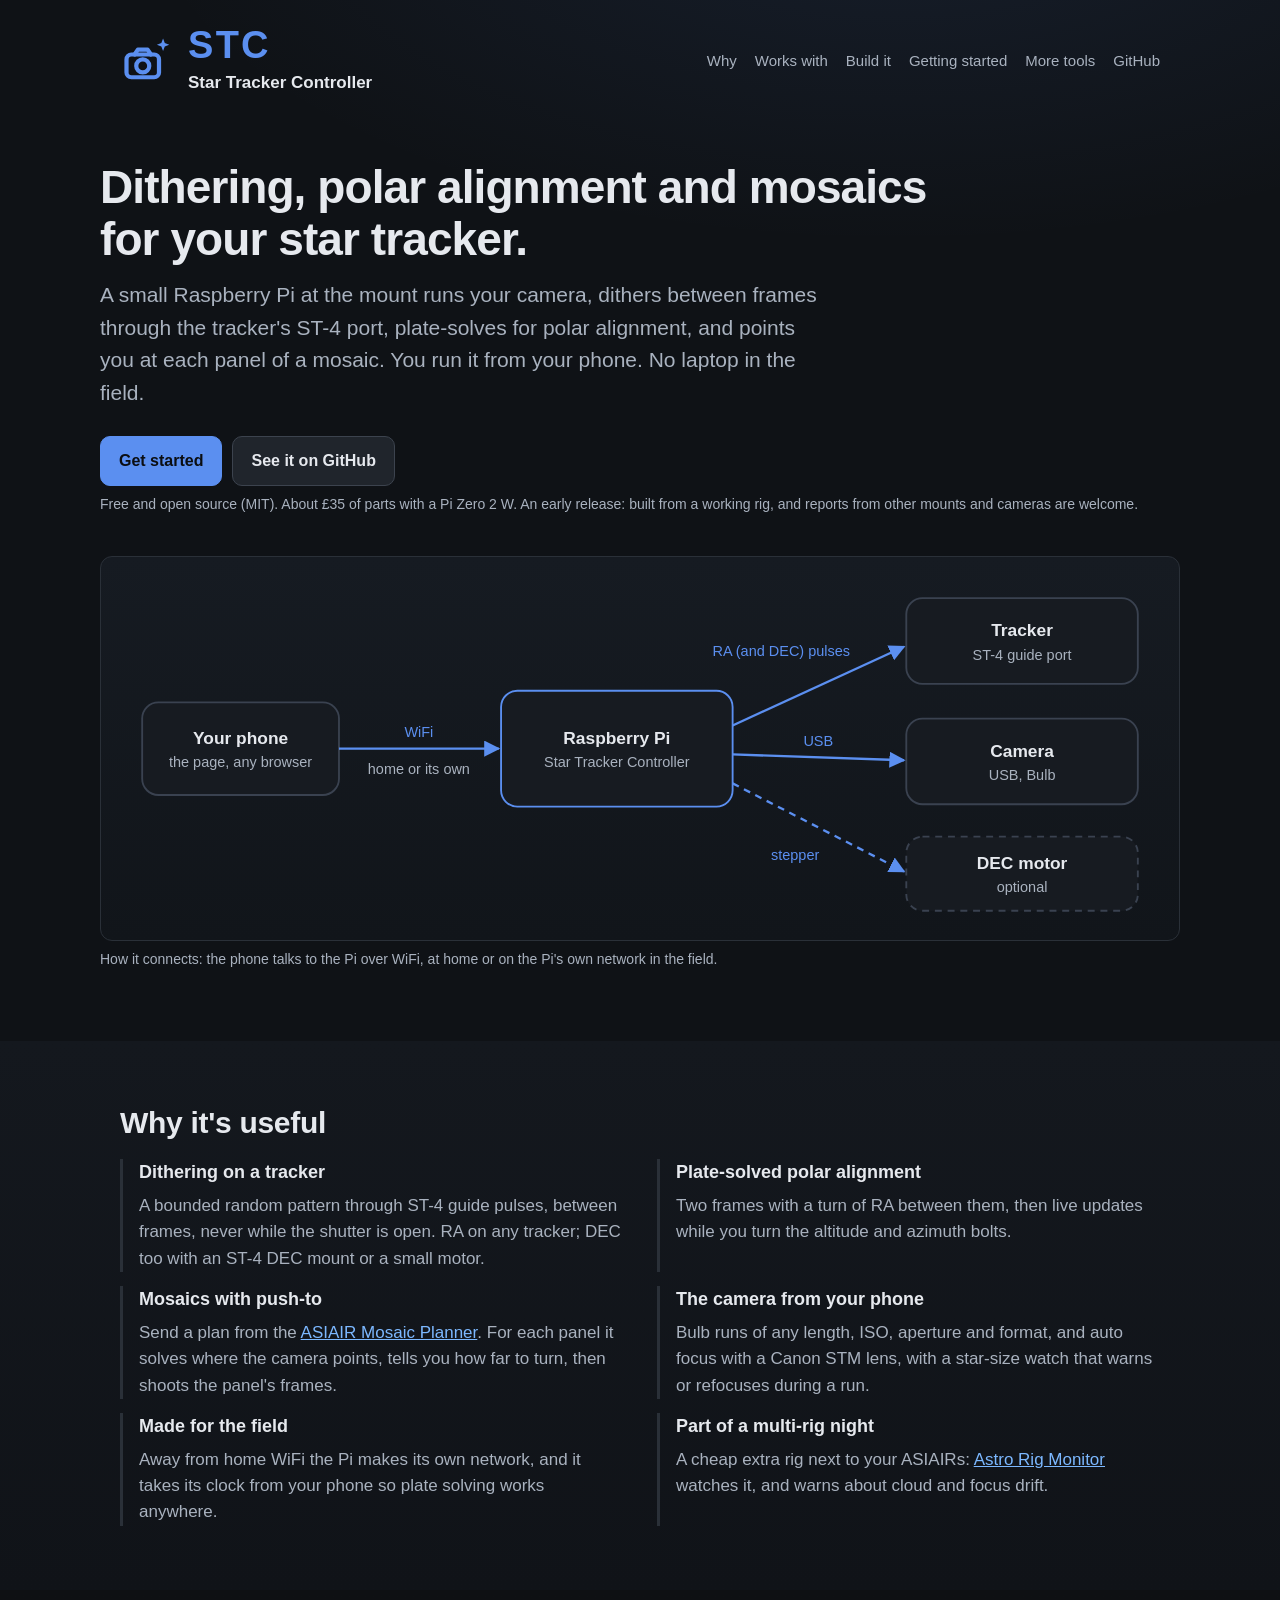
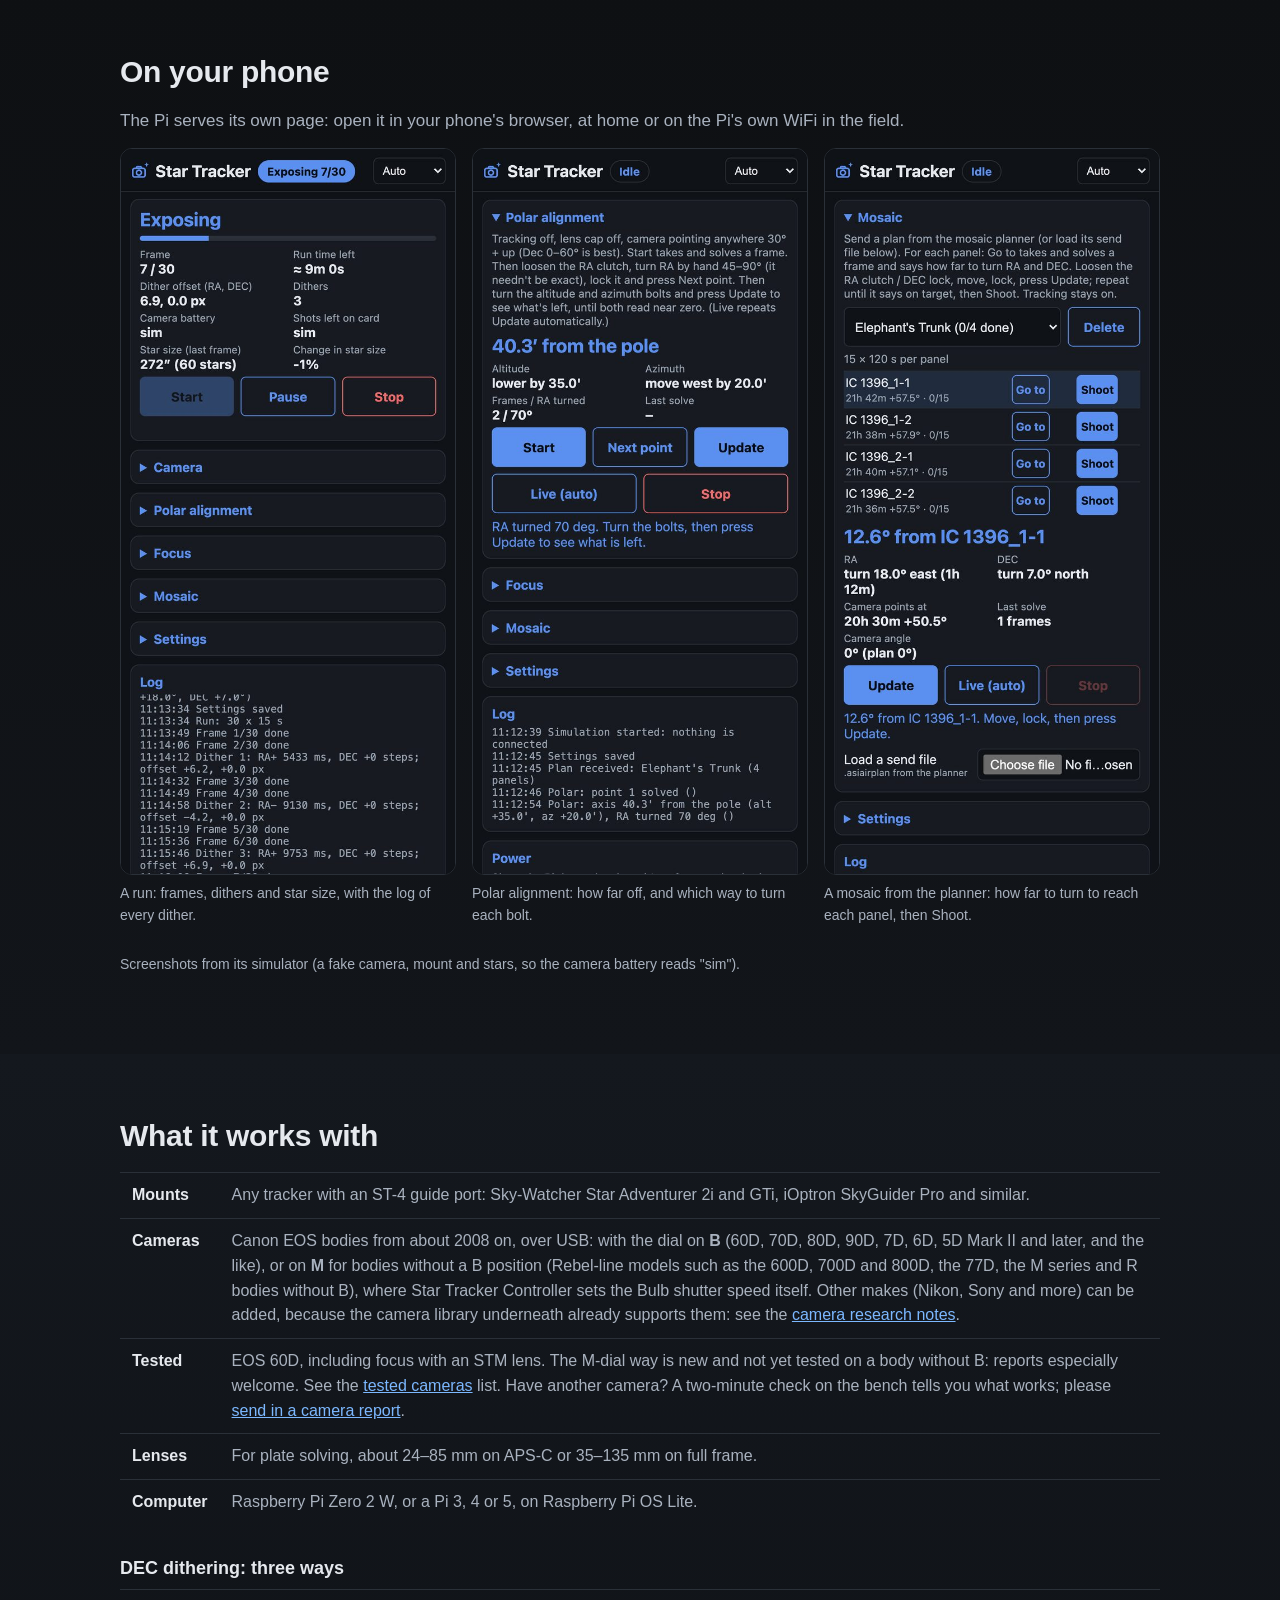
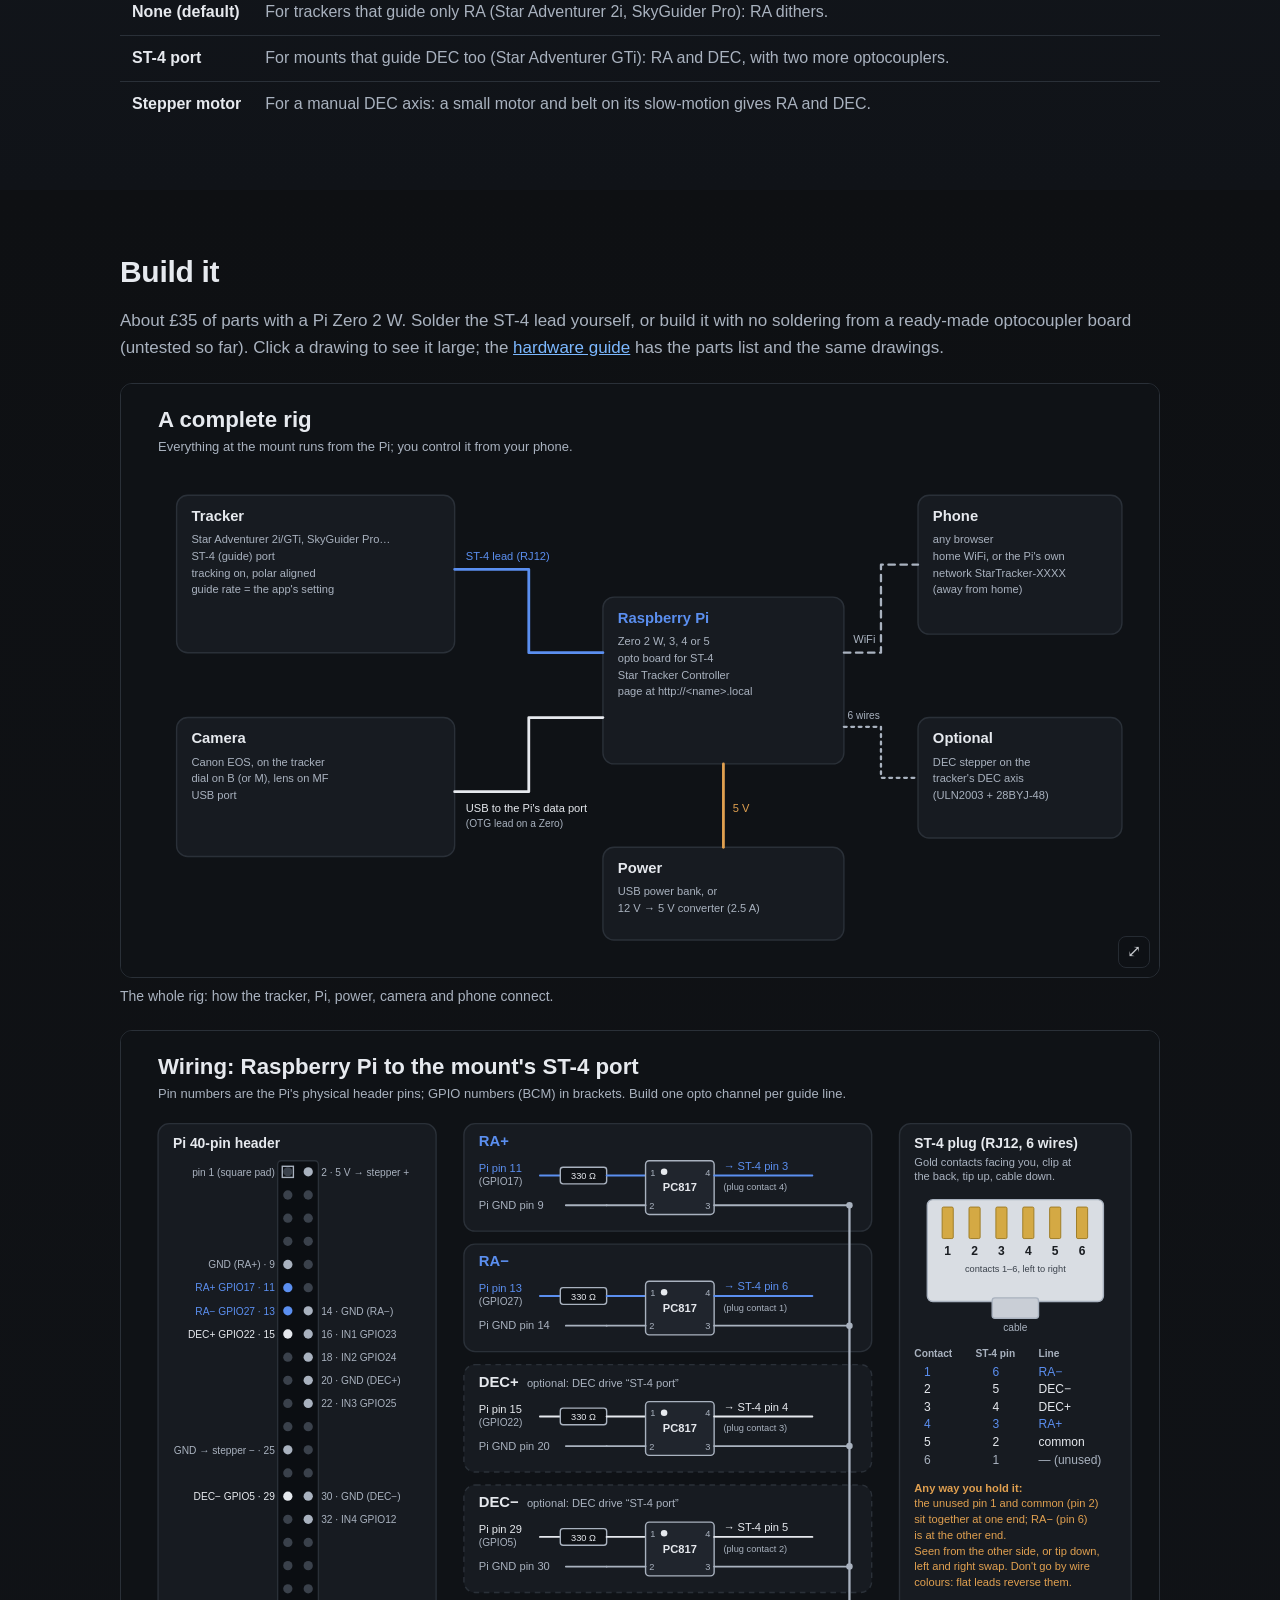
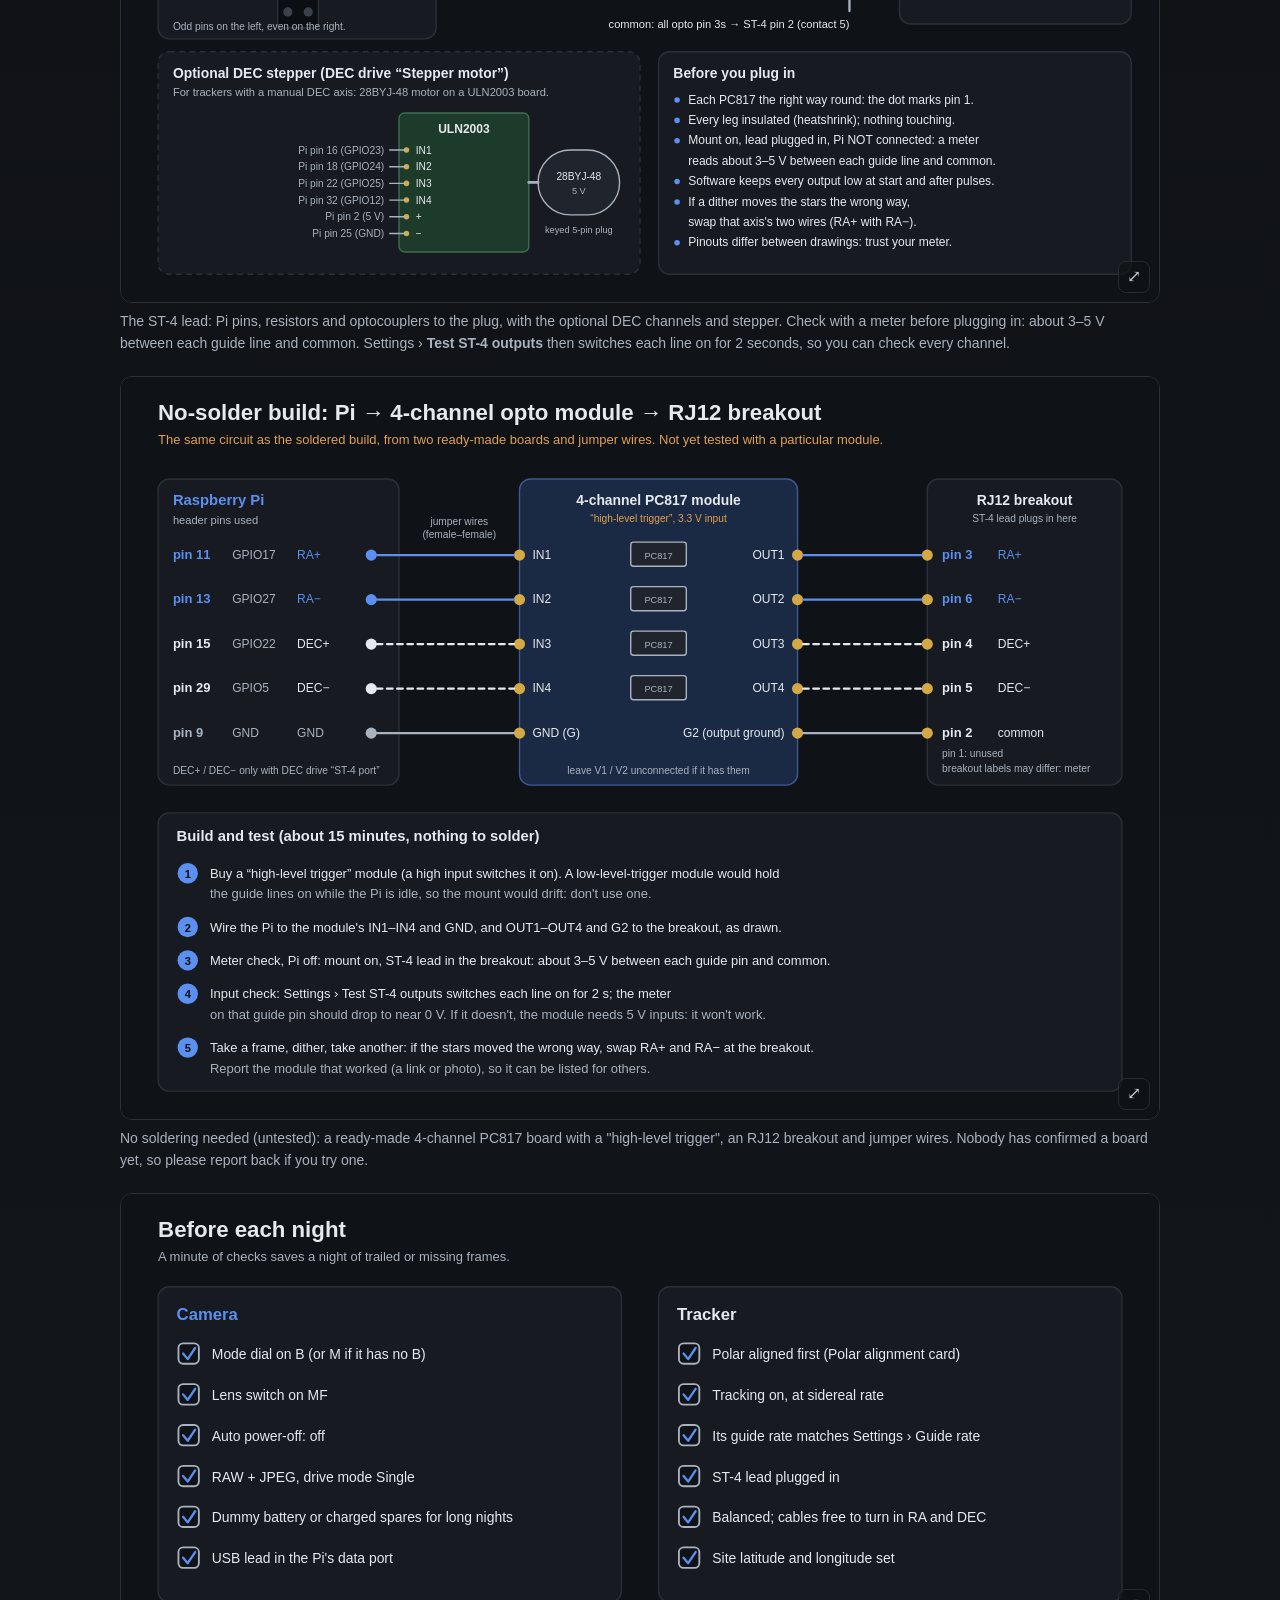
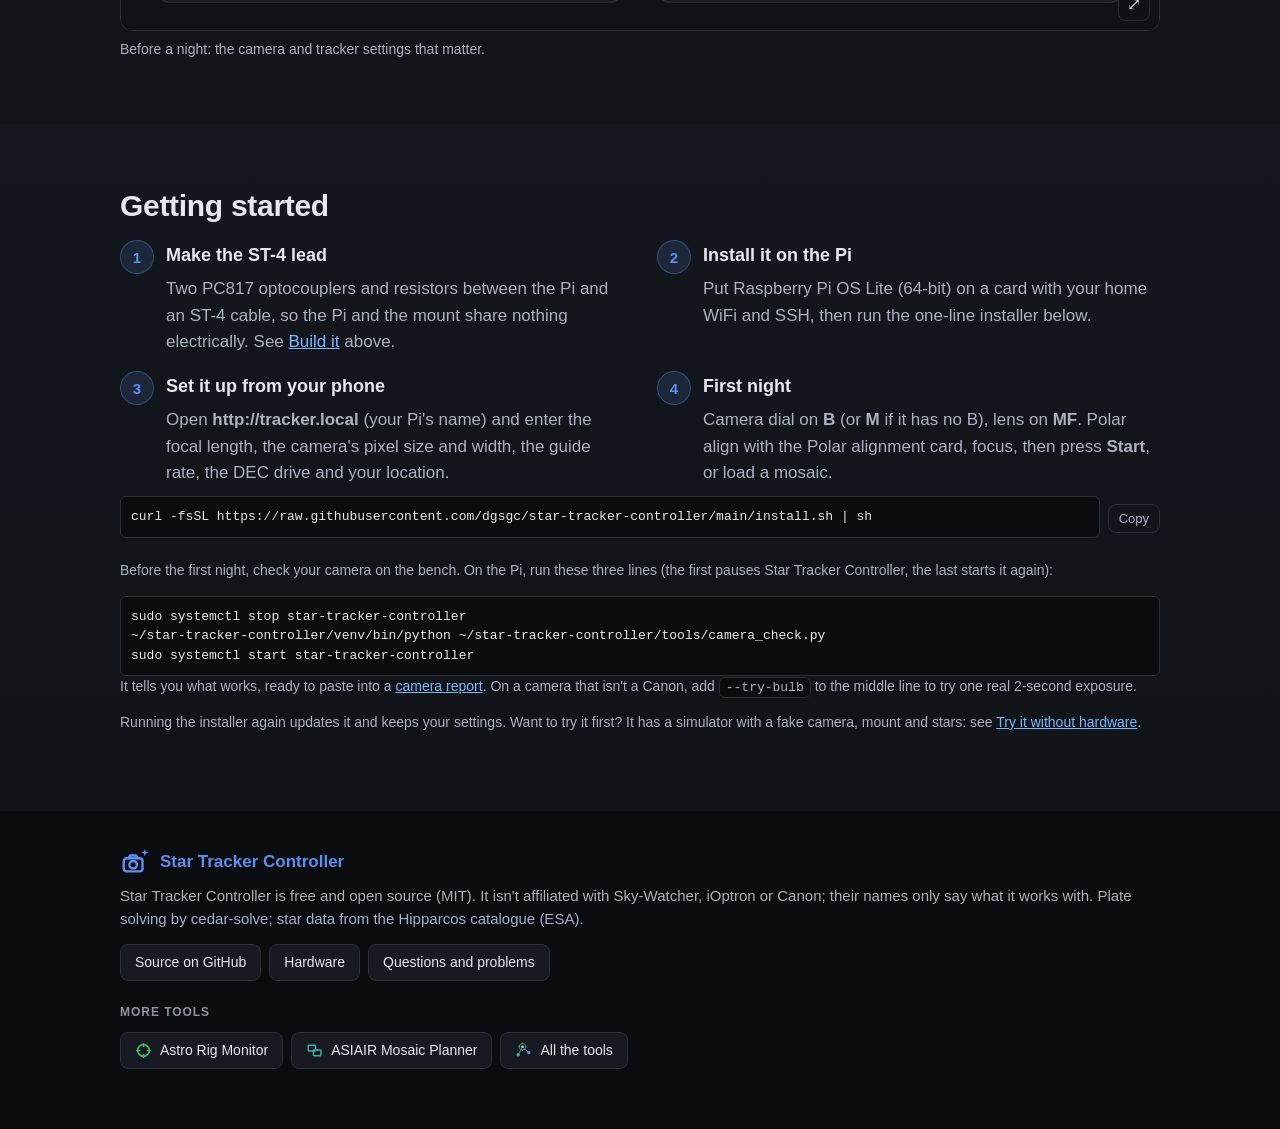
==== commit 99072cbe: "Site: footer links as buttons Co-Authored-By: Claude Opus 5.5 <noreply@anthropic.com>" ====
--- a/star-tracker-controller/index.html
+++ b/star-tracker-controller/index.html
@@ -184,6 +184,13 @@
 footer .foot-brand svg { width: 30px; height: 30px; flex: none; }
 footer a.ti { display: inline-flex; align-items: center; gap: 6px; vertical-align: bottom; }
 footer a.ti svg { width: 17px; height: 17px; flex: none; }
+footer .fbtns { display: flex; flex-wrap: wrap; gap: 8px; margin: 14px 0 0; }
+footer .fbtns + .flabel { margin-top: 22px; }
+footer .flabel { margin: 0; font-size: 12px; font-weight: 600; letter-spacing: .08em; text-transform: uppercase; color: var(--muted, #8a94a3); }
+footer .flabel + .fbtns { margin-top: 10px; }
+footer a.fbtn { display: inline-flex; align-items: center; gap: 8px; padding: 9px 14px; border: 1px solid var(--line); border-radius: 8px; background: var(--panel); color: var(--text); font-size: 14px; font-weight: 500; text-decoration: none; line-height: 1.2; }
+footer a.fbtn:hover { border-color: #3a424d; background: #1d222a; }
+footer a.fbtn svg { width: 17px; height: 17px; flex: none; }
 /* Phone menu */
 .menu-btn { display: none; }
 .menu-btn .x { display: none; }
@@ -318,8 +325,9 @@
   <div class="wrap">
     <a class="foot-brand" href="#" style="--c:#5b8ff0"><svg viewBox="0 0 32 32" aria-hidden="true"><rect x="4" y="12" width="20" height="14" rx="3" fill="none" stroke="#5b8ff0" stroke-width="2.6" stroke-linecap="round" stroke-linejoin="round"/><circle cx="14" cy="19" r="4" fill="none" stroke="#5b8ff0" stroke-width="2.6" stroke-linecap="round" stroke-linejoin="round"/><path d="M9 12l2-3h6l2 3" fill="none" stroke="#5b8ff0" stroke-width="2.6" stroke-linecap="round" stroke-linejoin="round"/><path d="M26.5 2.2l1.06 2.74 2.74 1.06-2.74 1.06-1.06 2.74-1.06-2.74-2.74-1.06 2.74-1.06z" fill="#5b8ff0"/></svg>Star Tracker Controller</a>
     <p>Star Tracker Controller is free and open source (MIT). It isn't affiliated with Sky-Watcher, iOptron or Canon; their names only say what it works with. Plate solving by cedar-solve; star data from the Hipparcos catalogue (ESA).</p>
-    <p>Also from the same set: <a class="ti" href="https://dgsgc.github.io/astro-rig-monitor/"><svg viewBox="0 0 32 32" aria-hidden="true"><circle cx="16" cy="16" r="11" fill="none" stroke="#4fb06d" stroke-width="3"/><path d="M16 2v8M16 22v8M2 16h8M22 16h8" stroke="#4fb06d" stroke-width="3"/></svg>Astro Rig Monitor</a> and <a class="ti" href="https://dgsgc.github.io/asiair-mosaic-planner/"><svg viewBox="0 0 32 32" aria-hidden="true"><rect x="4" y="6" width="14" height="11" rx="1.5" fill="none" stroke="#3bb3a1" stroke-width="2.6"/><rect x="14" y="15" width="14" height="11" rx="1.5" fill="none" stroke="#3bb3a1" stroke-width="2.6"/></svg>ASIAIR Mosaic Planner</a>. <a class="ti" href="https://dgsgc.github.io/"><svg viewBox="0 0 32 32" aria-hidden="true"><path d="M6 24L14 9L26 20" fill="none" stroke="#c9d1ff" stroke-width="1.6" stroke-opacity=".55"/><circle cx="14" cy="9" r="6.2" fill="none" stroke="#4fb06d" stroke-width="1.6"/><path d="M14 1v3.2M14 13.8V17M6 9h3.2M18.8 9H22" stroke="#4fb06d" stroke-width="1.6"/><circle cx="6" cy="24" r="3.2" fill="#3bb3a1"/><circle cx="14" cy="9" r="2.4" fill="#c9d1ff"/><circle cx="26" cy="20" r="3.2" fill="#5b8ff0"/></svg>All the tools</a></p>
-    <p><a href="https://github.com/dgsgc/star-tracker-controller">Source on GitHub</a> · <a href="https://github.com/dgsgc/star-tracker-controller/blob/main/docs/hardware.md">Hardware</a> · <a href="https://github.com/dgsgc/star-tracker-controller/issues">Questions and problems</a></p>
+    <div class="fbtns"><a class="fbtn" href="https://github.com/dgsgc/star-tracker-controller">Source on GitHub</a><a class="fbtn" href="https://github.com/dgsgc/star-tracker-controller/blob/main/docs/hardware.md">Hardware</a><a class="fbtn" href="https://github.com/dgsgc/star-tracker-controller/issues">Questions and problems</a></div>
+    <p class="flabel">More tools</p>
+    <div class="fbtns"><a class="fbtn" href="https://dgsgc.github.io/astro-rig-monitor/"><svg viewBox="0 0 32 32" aria-hidden="true"><circle cx="16" cy="16" r="11" fill="none" stroke="#4fb06d" stroke-width="3"/><path d="M16 2v8M16 22v8M2 16h8M22 16h8" stroke="#4fb06d" stroke-width="3"/></svg>Astro Rig Monitor</a><a class="fbtn" href="https://dgsgc.github.io/asiair-mosaic-planner/"><svg viewBox="0 0 32 32" aria-hidden="true"><rect x="4" y="6" width="14" height="11" rx="1.5" fill="none" stroke="#3bb3a1" stroke-width="2.6"/><rect x="14" y="15" width="14" height="11" rx="1.5" fill="none" stroke="#3bb3a1" stroke-width="2.6"/></svg>ASIAIR Mosaic Planner</a><a class="fbtn" href="https://dgsgc.github.io/"><svg viewBox="0 0 32 32" aria-hidden="true"><path d="M6 24L14 9L26 20" fill="none" stroke="#c9d1ff" stroke-width="1.6" stroke-opacity=".55"/><circle cx="14" cy="9" r="6.2" fill="none" stroke="#4fb06d" stroke-width="1.6"/><path d="M14 1v3.2M14 13.8V17M6 9h3.2M18.8 9H22" stroke="#4fb06d" stroke-width="1.6"/><circle cx="6" cy="24" r="3.2" fill="#3bb3a1"/><circle cx="14" cy="9" r="2.4" fill="#c9d1ff"/><circle cx="26" cy="20" r="3.2" fill="#5b8ff0"/></svg>All the tools</a></div>
   </div>
 </footer>
 
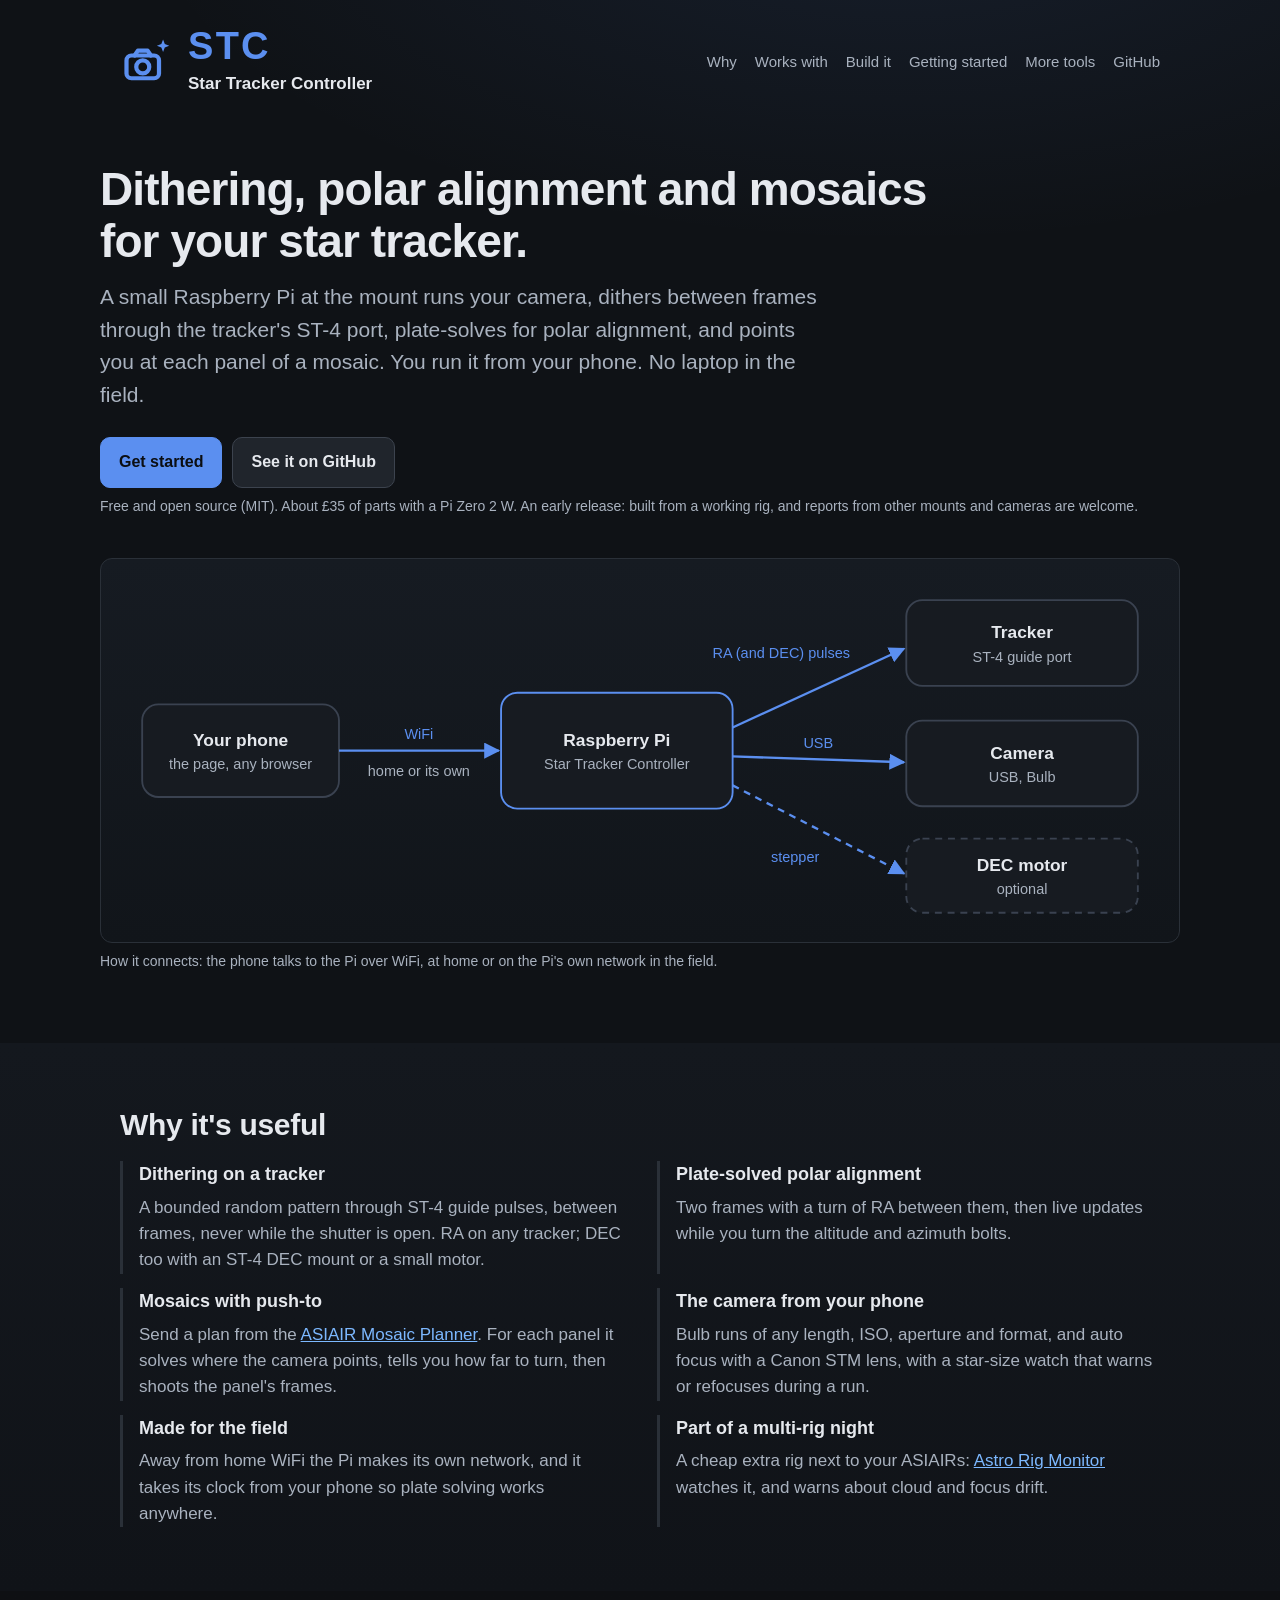
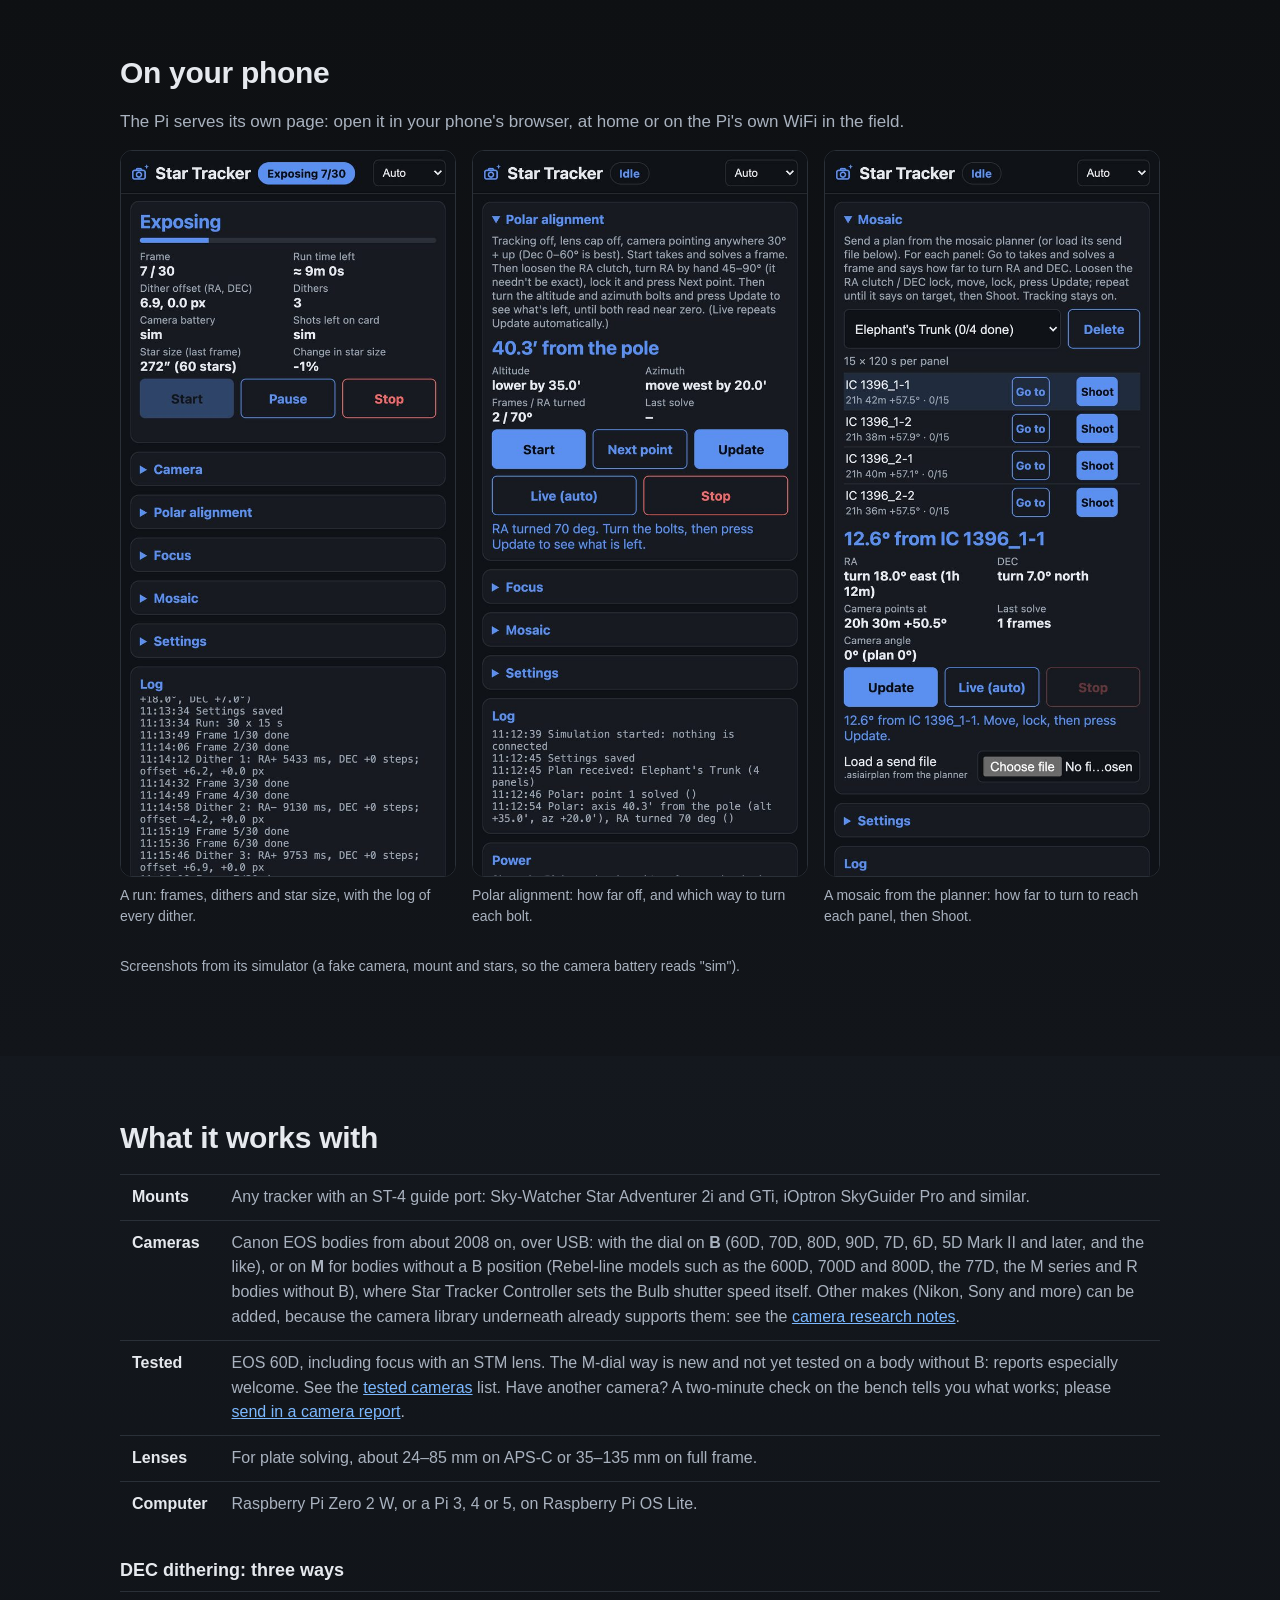
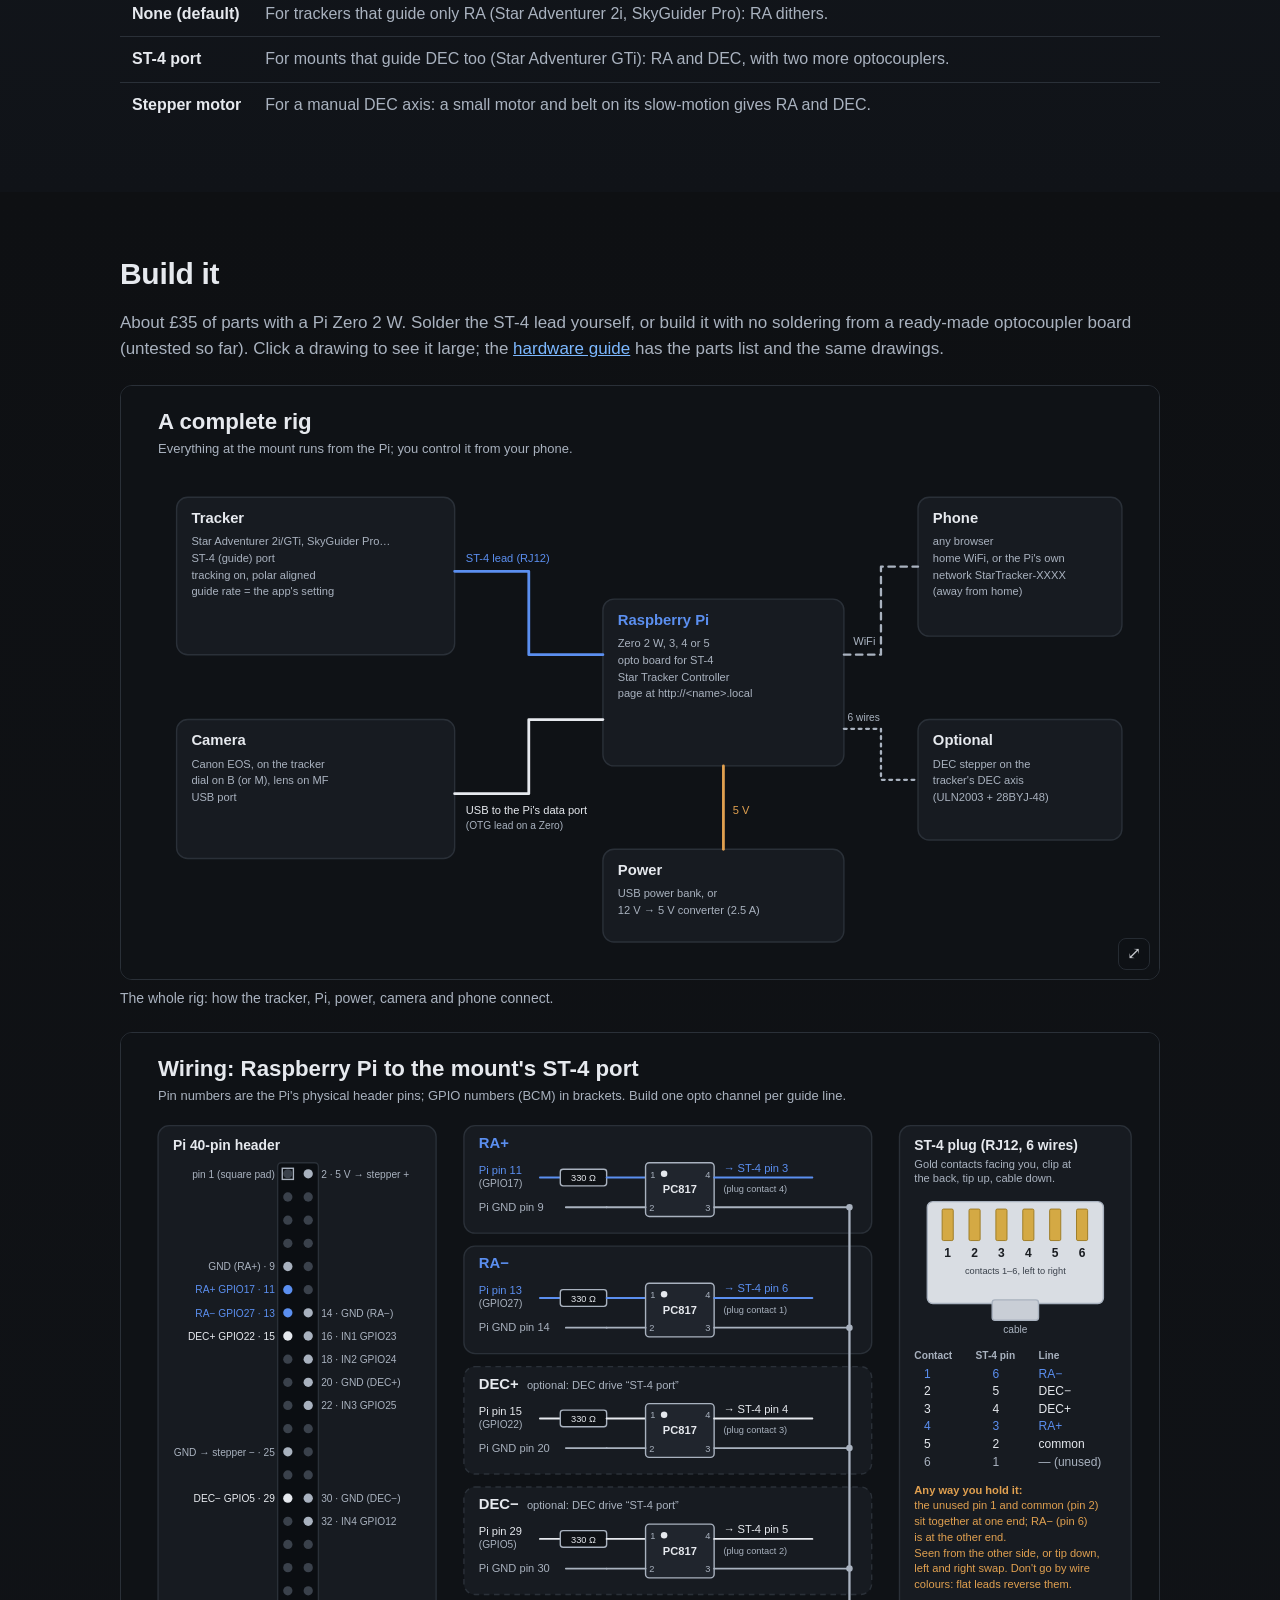
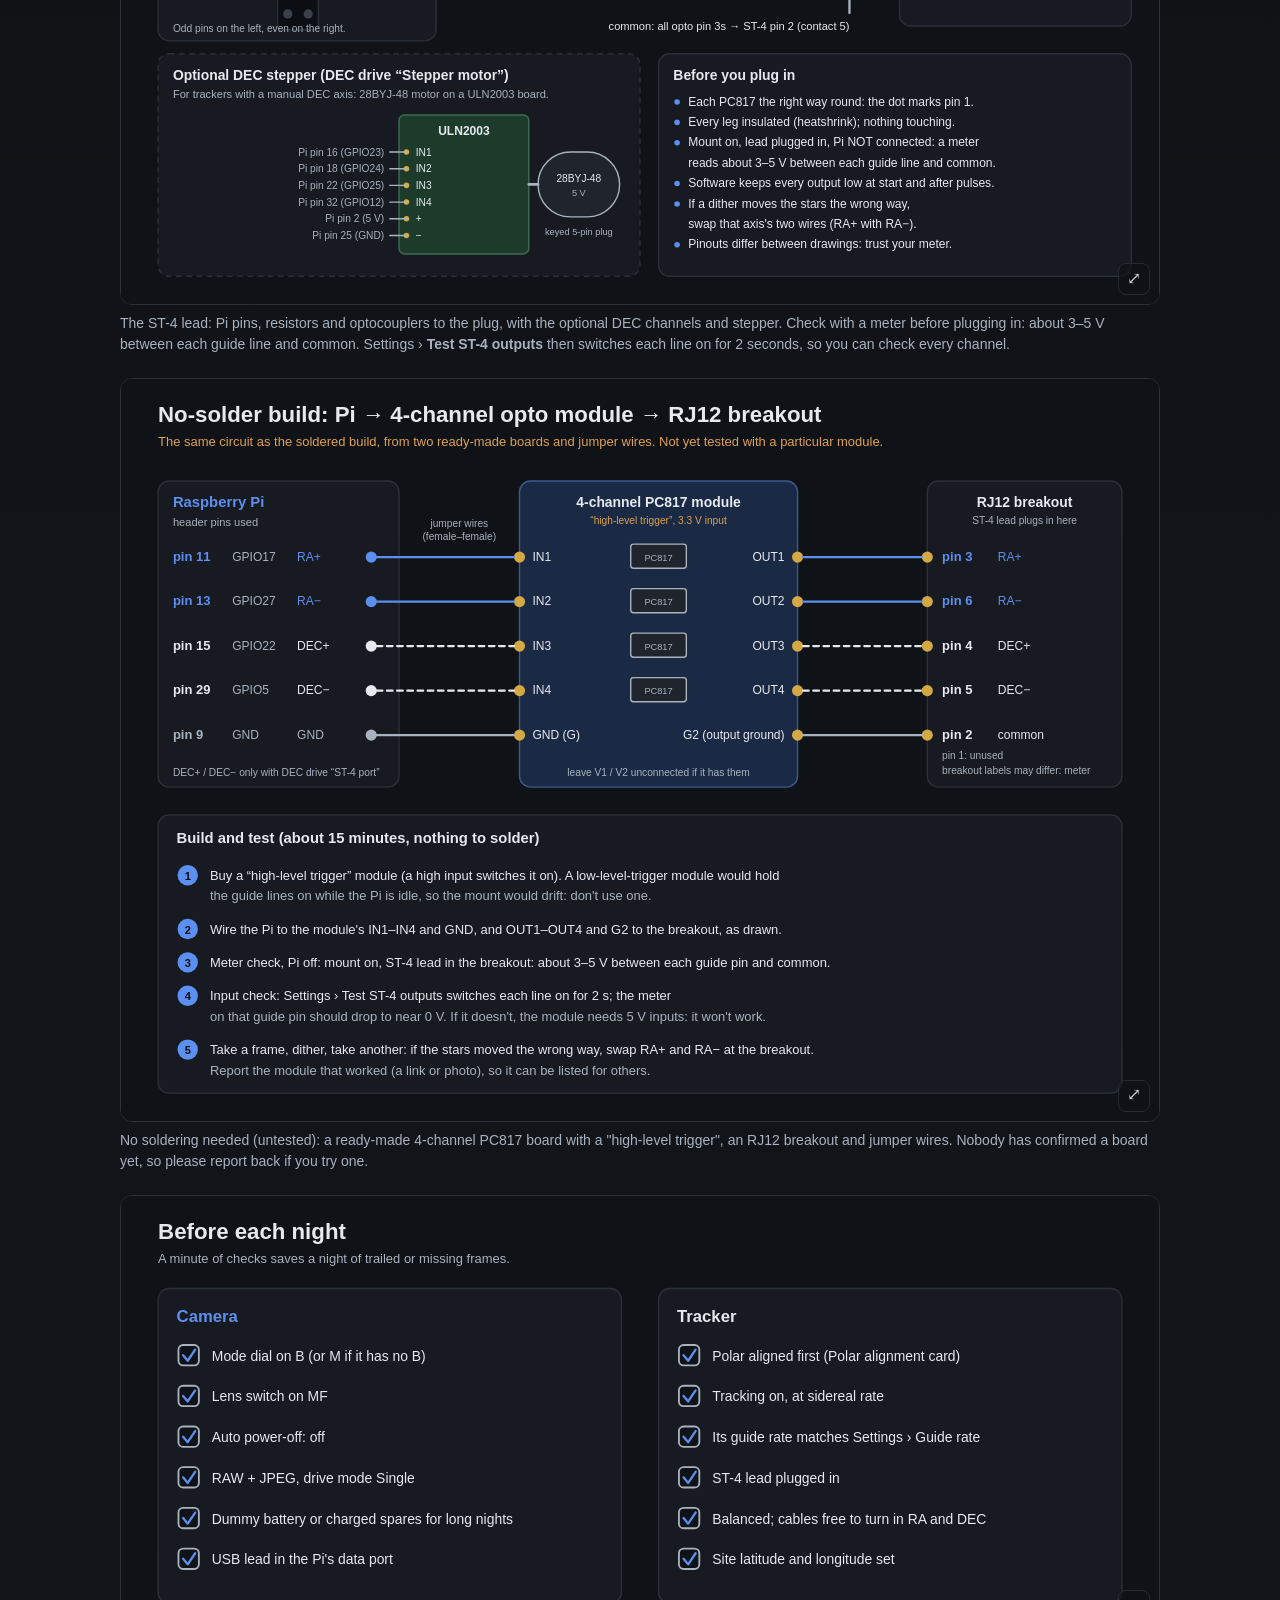
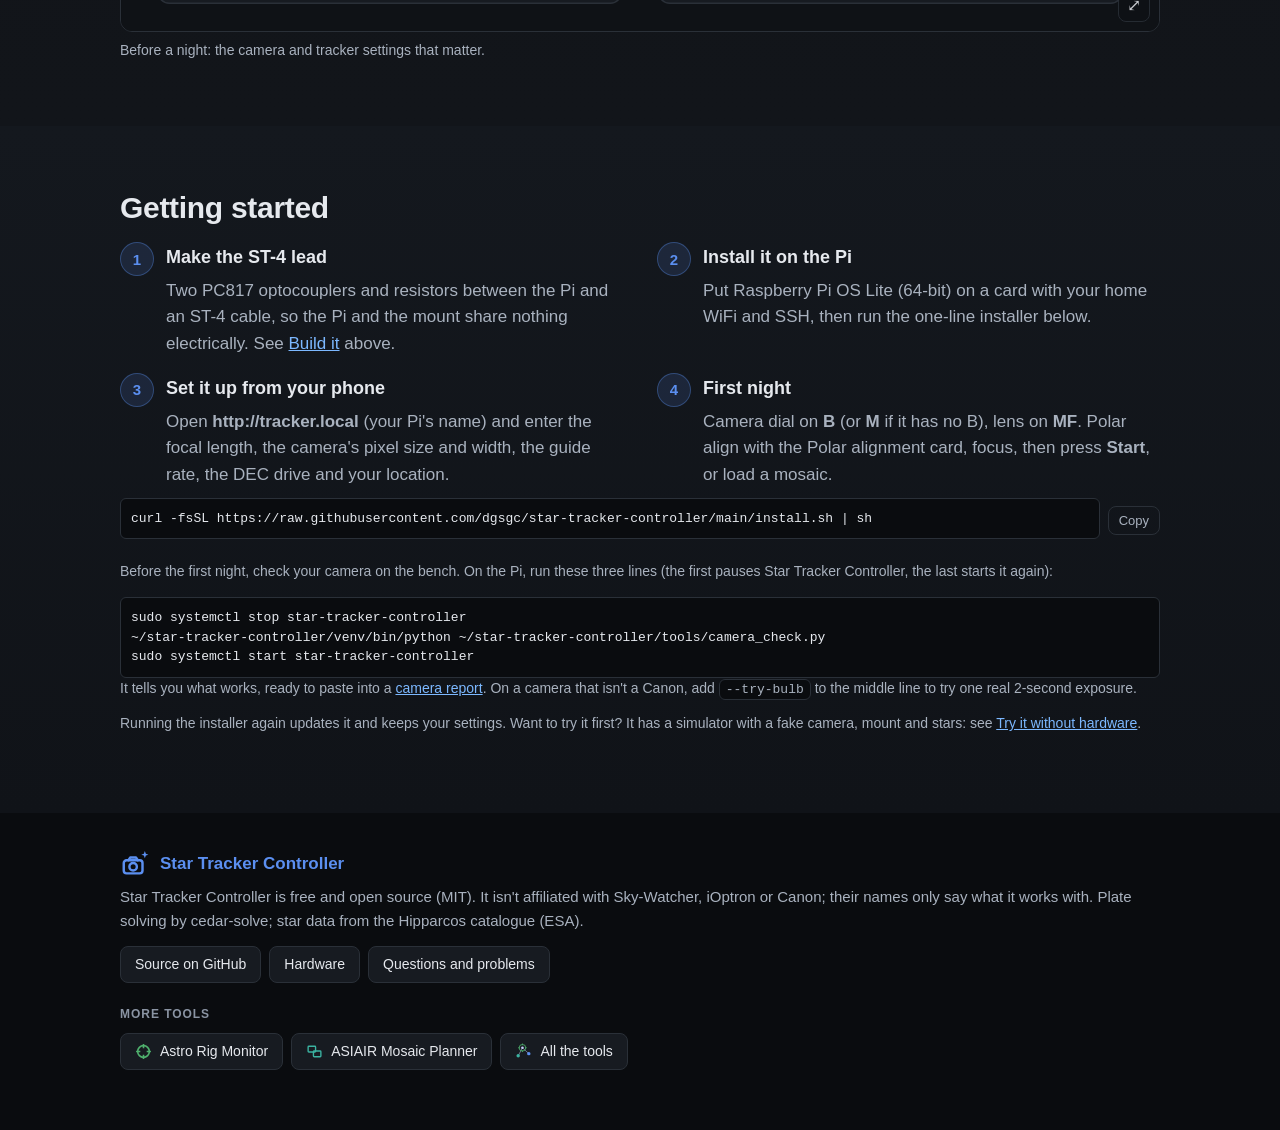
==== commit 9fb39005: "Site: same header height on every page Co-Authored-By: Claude Opus 5.5 <noreply@anthropic.com>" ====
--- a/star-tracker-controller/index.html
+++ b/star-tracker-controller/index.html
@@ -191,6 +191,10 @@
 footer a.fbtn { display: inline-flex; align-items: center; gap: 8px; padding: 9px 14px; border: 1px solid var(--line); border-radius: 8px; background: var(--panel); color: var(--text); font-size: 14px; font-weight: 500; text-decoration: none; line-height: 1.2; }
 footer a.fbtn:hover { border-color: #3a424d; background: #1d222a; }
 footer a.fbtn svg { width: 17px; height: 17px; flex: none; }
+/* same header height on every page of the suite, so the menu sits in the same place */
+header .wrap { min-height: 72px; }
+@media (min-width: 821px) { header nav { display: flex; align-items: center; } header nav a { line-height: 28px; } }
+@media (max-width: 520px) { header .wrap { min-height: 60px; } }
 /* Phone menu */
 .menu-btn { display: none; }
 .menu-btn .x { display: none; }
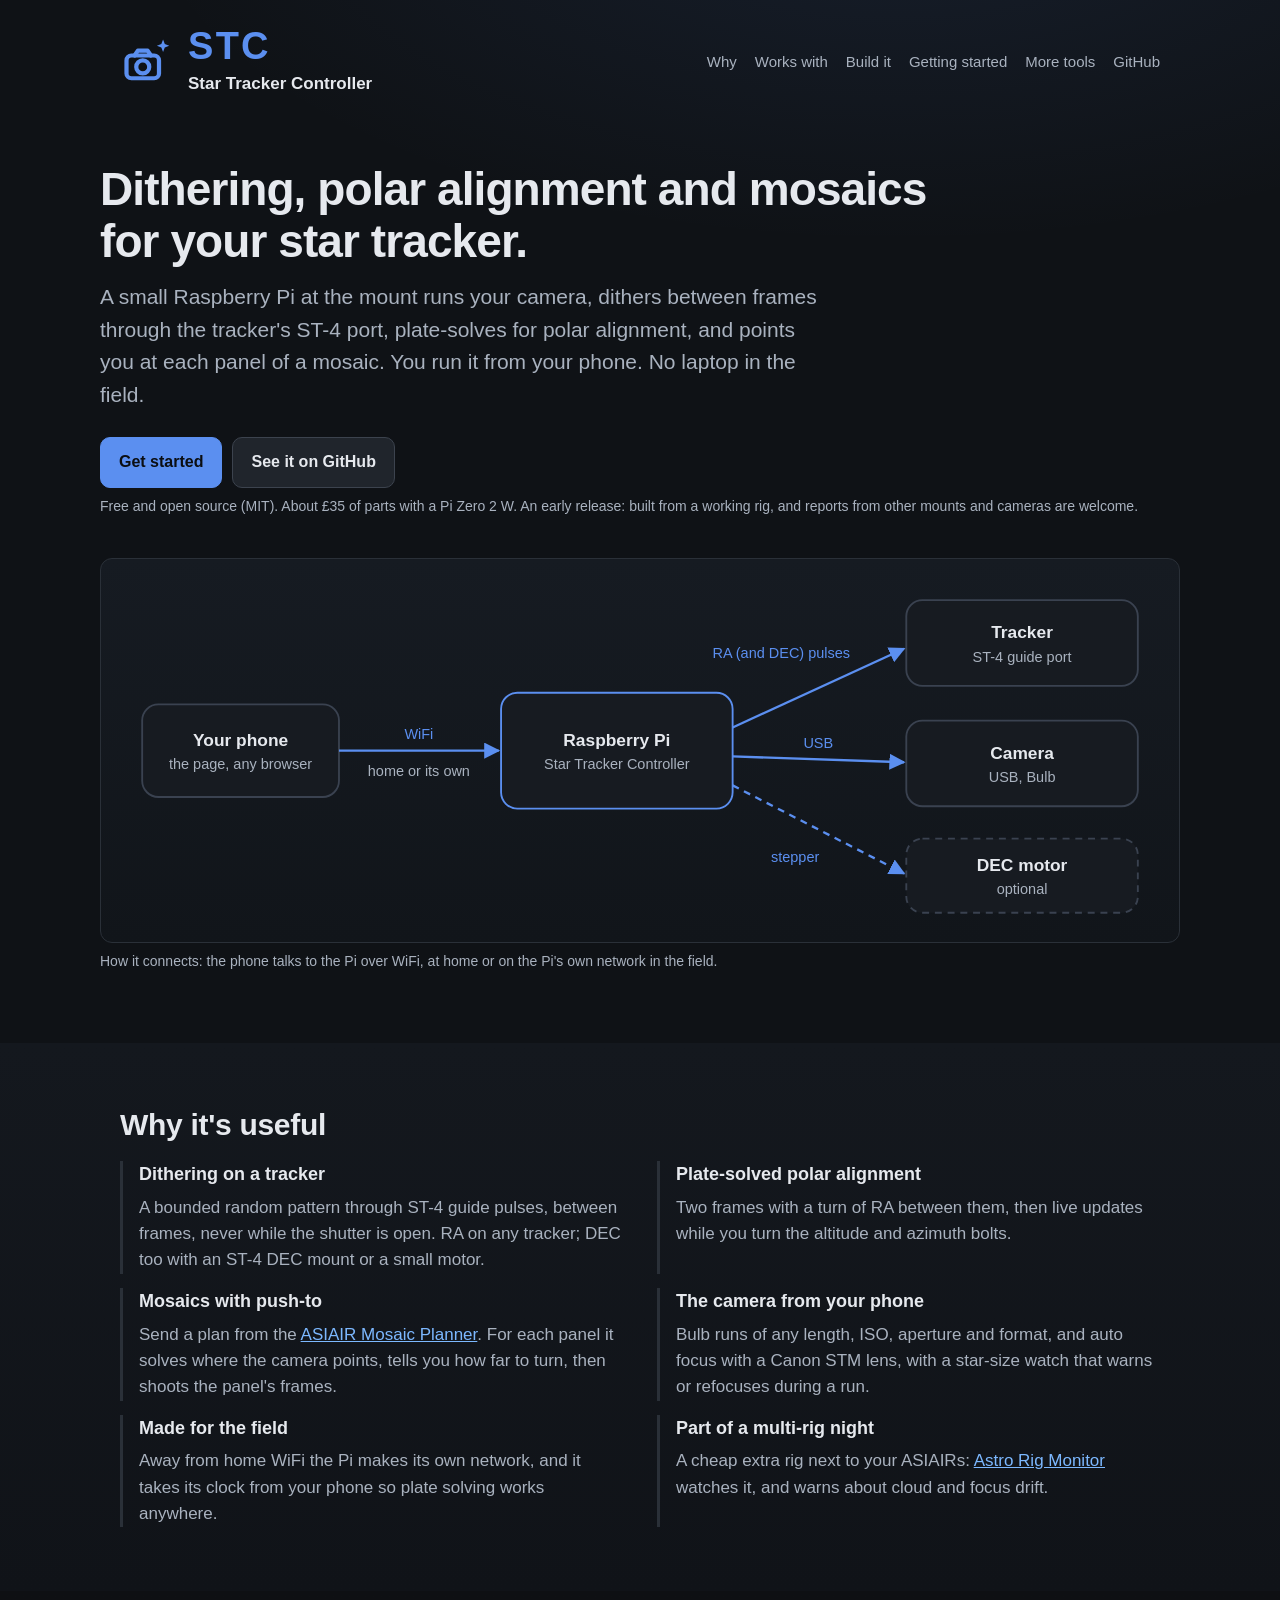
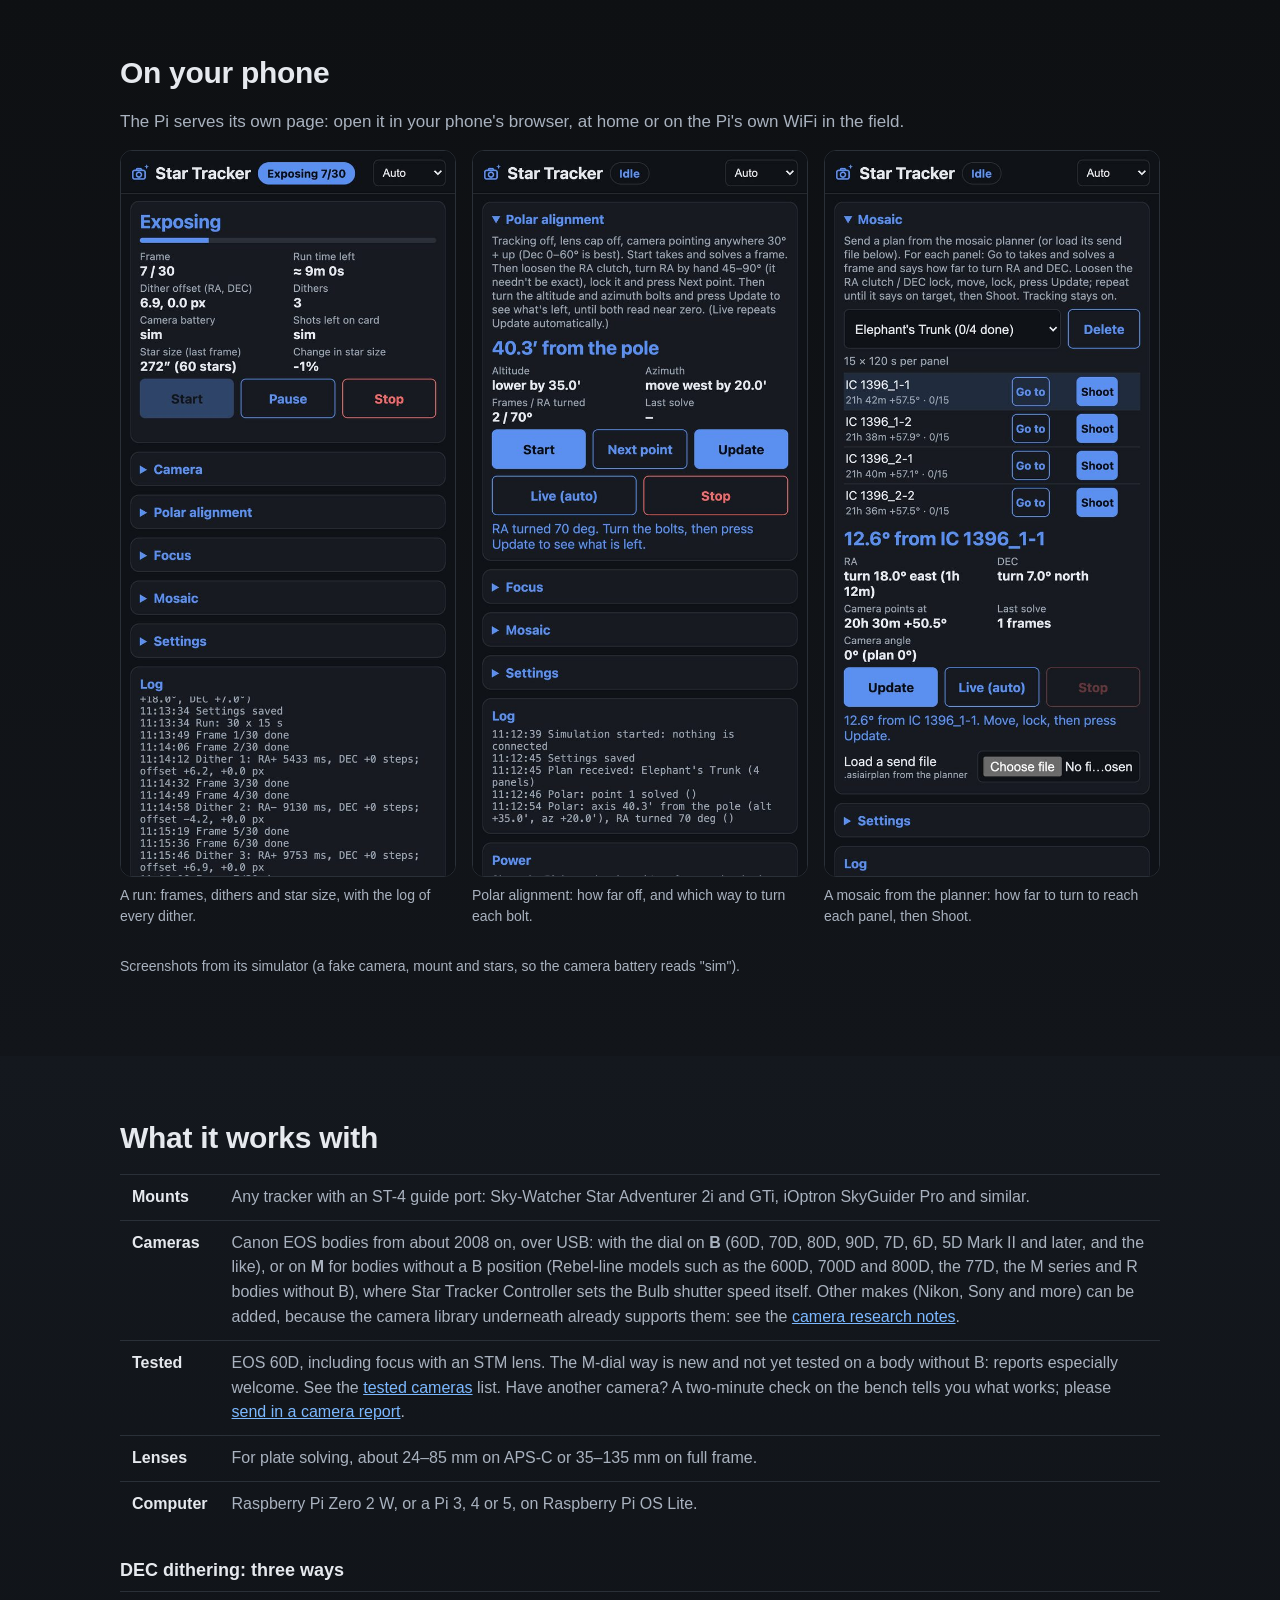
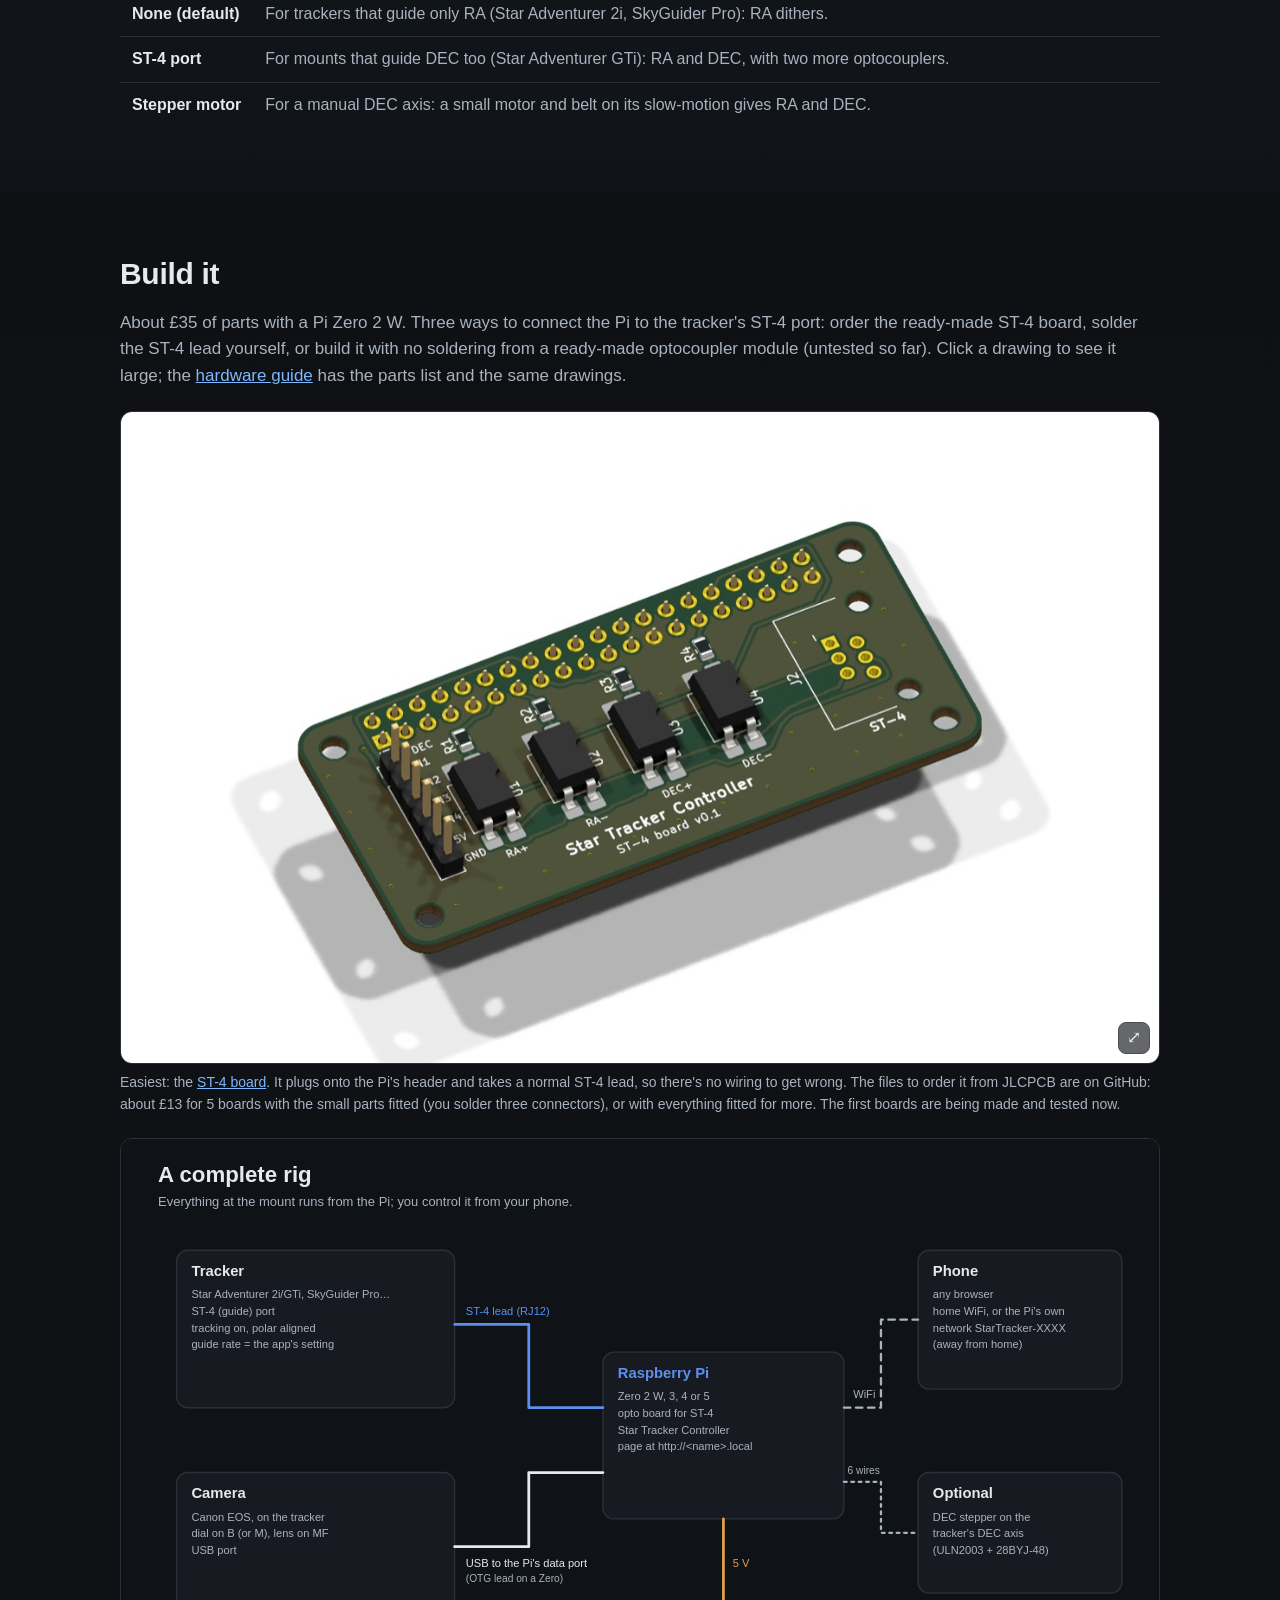
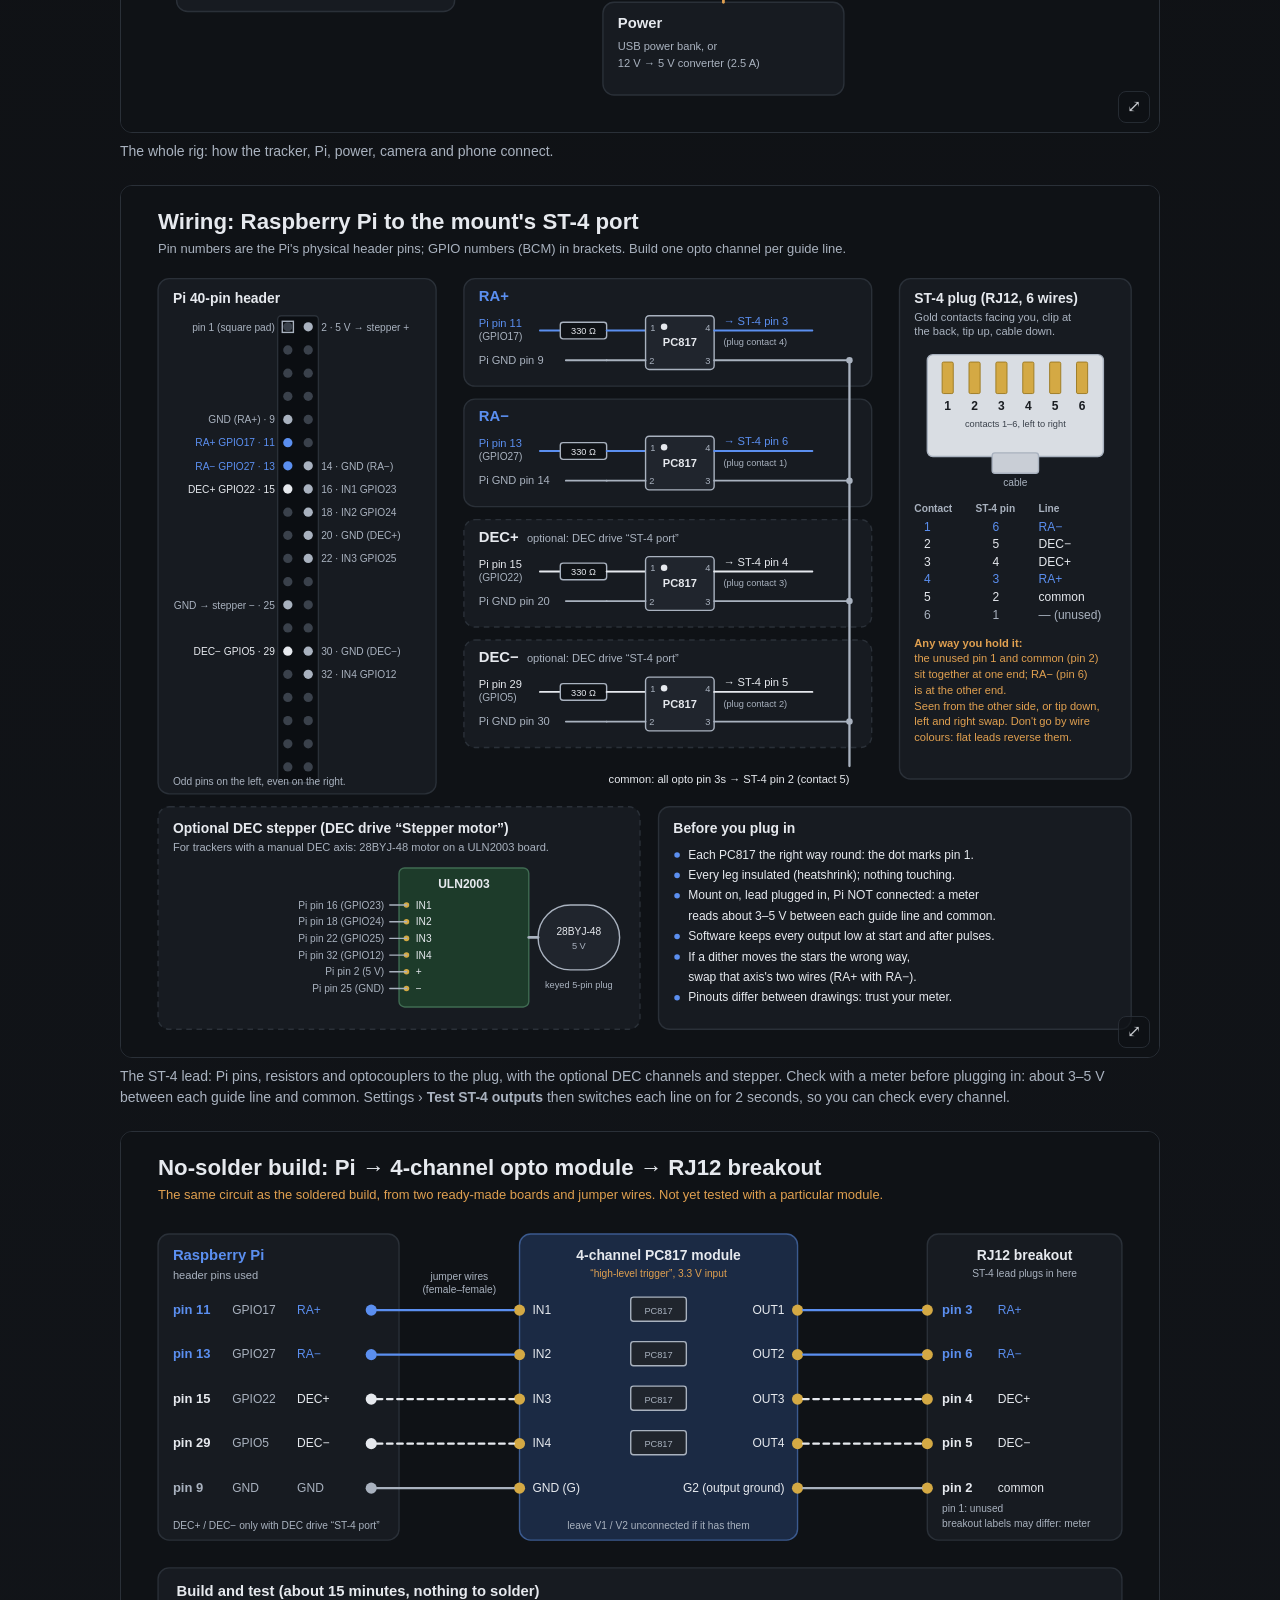
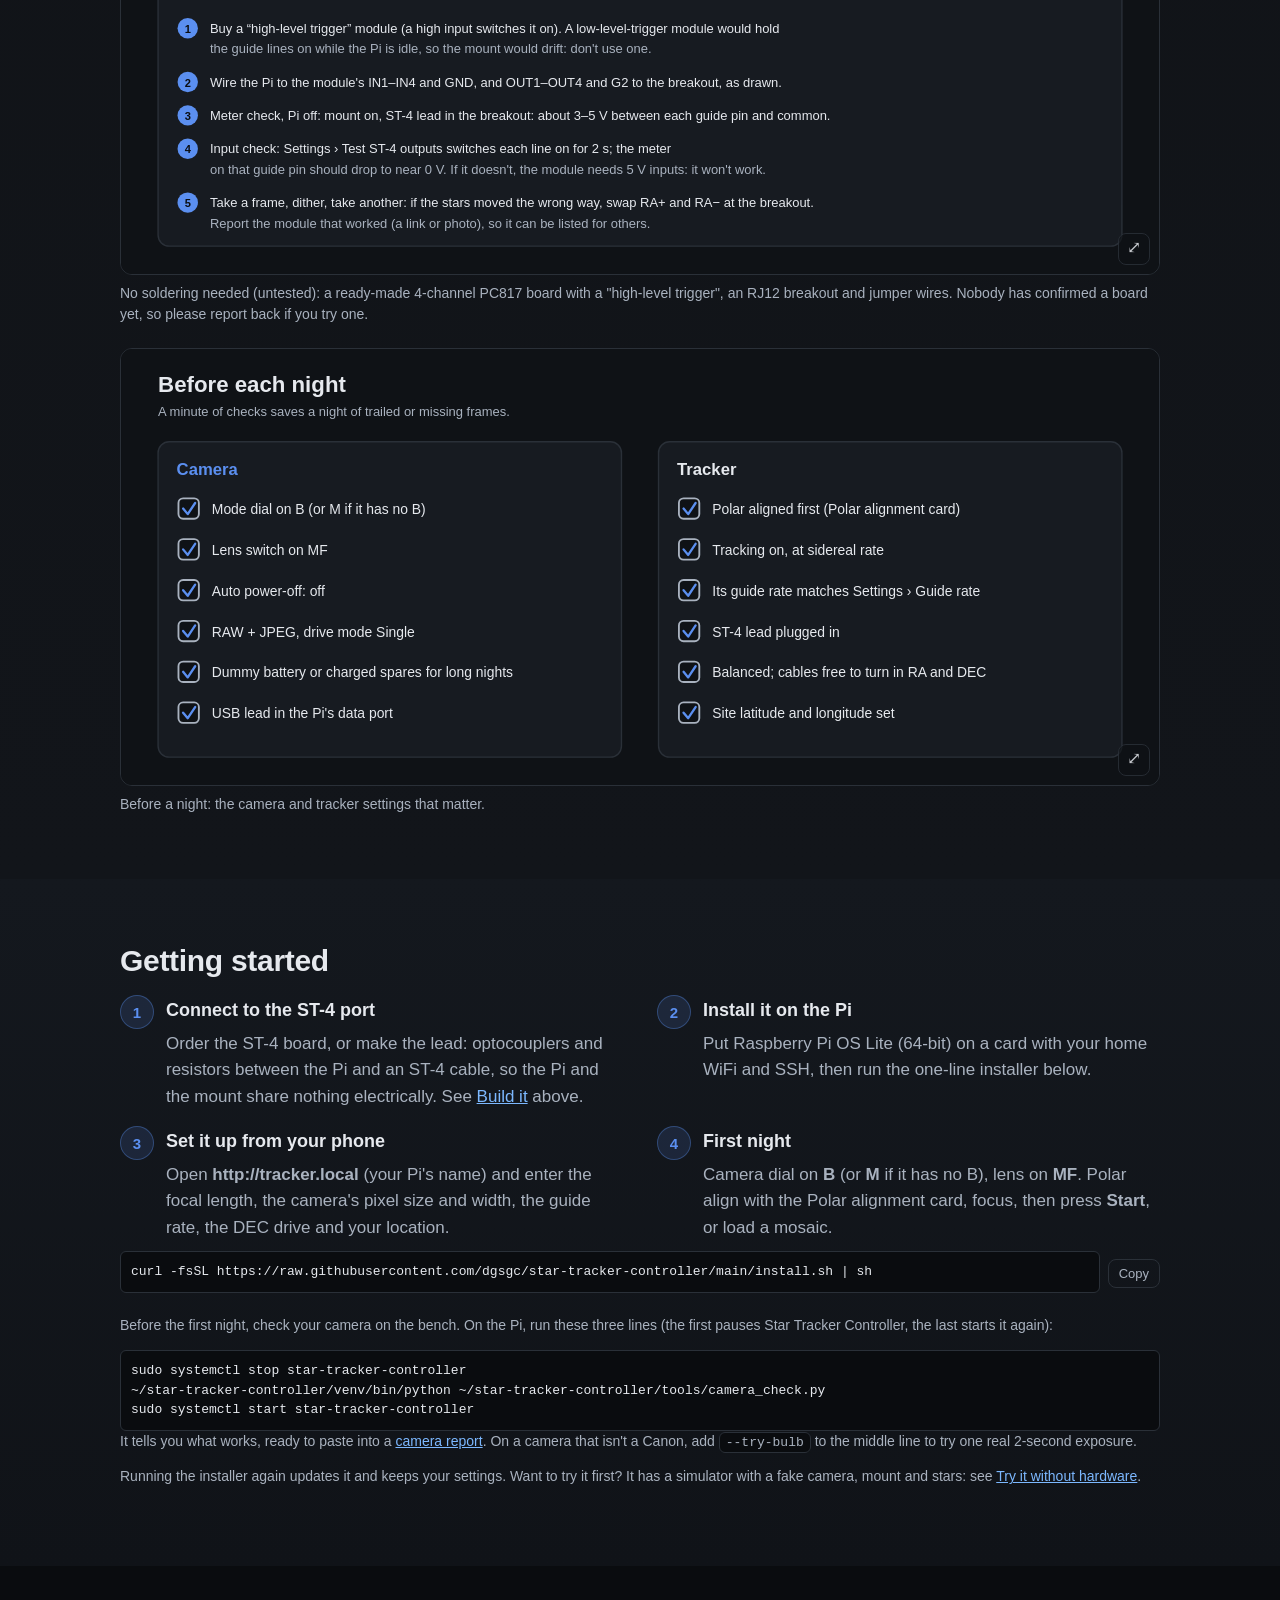
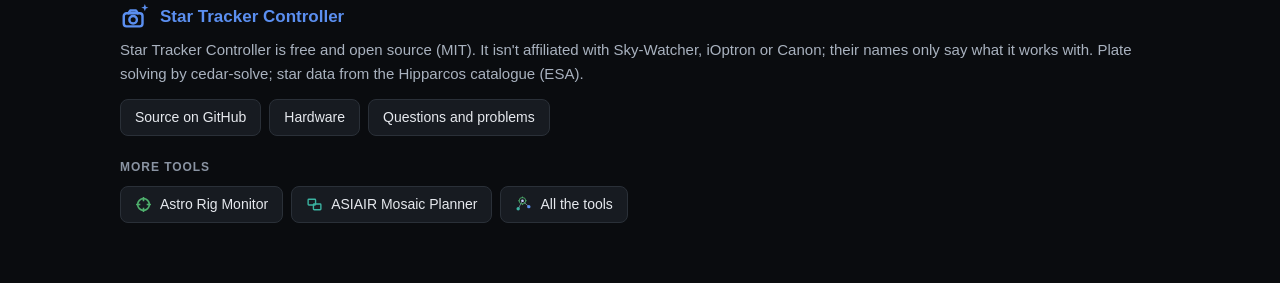
==== commit 45b54ec2: "Star Tracker Controller page: the ST-4 board as the easiest build Adds a picture of the ready-made S" ====
--- a/star-tracker-controller/index.html
+++ b/star-tracker-controller/index.html
@@ -7,7 +7,7 @@
 <meta name="description" content="Free Raspberry Pi controller for star trackers with an ST-4 port, run from your phone: Bulb runs, dithering, plate-solved polar alignment and mosaic push-to. No laptop at the mount.">
 <meta property="og:title" content="Star Tracker Controller">
 <meta property="og:description" content="Dithering, polar alignment and mosaics for your star tracker, run from your phone.">
-<link rel="icon" href="data:image/svg+xml,%3Csvg xmlns=%22http://www.w3.org/2000/svg%22 viewBox=%220 0 32 32%22%3E%3Crect x=%224%22 y=%2212%22 width=%2220%22 height=%2214%22 rx=%223%22 fill=%22none%22 stroke=%22%235b8ff0%22 stroke-width=%222.6%22 stroke-linecap=%22round%22 stroke-linejoin=%22round%22/%3E%3Ccircle cx=%2214%22 cy=%2219%22 r=%224%22 fill=%22none%22 stroke=%22%235b8ff0%22 stroke-width=%222.6%22 stroke-linecap=%22round%22 stroke-linejoin=%22round%22/%3E%3Cpath d=%22M9 12l2-3h6l2 3%22 fill=%22none%22 stroke=%22%235b8ff0%22 stroke-width=%222.6%22 stroke-linecap=%22round%22 stroke-linejoin=%22round%22/%3E%3Cpath d=%22M26.5 2.2l1.06 2.74 2.74 1.06-2.74 1.06-1.06 2.74-1.06-2.74-2.74-1.06 2.74-1.06z%22 fill=%22%235b8ff0%22/%3E%3C/svg%3E">
+<link rel="icon" href="data:image/svg+xml,%3Csvg xmlns='http://www.w3.org/2000/svg' viewBox='0 0 32 32'%3E%3Cpath d='M6 24L14 9L26 20' fill='none' stroke='%23c9d1ff' stroke-width='1.6' stroke-opacity='.55'/%3E%3Ccircle cx='14' cy='9' r='6.2' fill='none' stroke='%234fb06d' stroke-width='2'/%3E%3Ccircle cx='6' cy='24' r='3.4' fill='%233bb3a1'/%3E%3Ccircle cx='14' cy='9' r='2.6' fill='%23c9d1ff'/%3E%3Ccircle cx='26' cy='20' r='3.4' fill='%235b8ff0'/%3E%3C/svg%3E">
 <style>
 :root { color-scheme: dark;
   --bg: #0f1216; --panel: #171b21; --line: #2a3038; --text: #e6e9ee; --text2: #a9b2bf;
@@ -193,12 +193,12 @@
 footer a.fbtn svg { width: 17px; height: 17px; flex: none; }
 /* same header height on every page of the suite, so the menu sits in the same place */
 header .wrap { min-height: 72px; }
-@media (min-width: 821px) { header nav { display: flex; align-items: center; } header nav a { line-height: 28px; } }
+@media (min-width: 1101px) { header nav { display: flex; align-items: center; } header nav a { line-height: 28px; } }
 @media (max-width: 520px) { header .wrap { min-height: 60px; } }
 /* Phone menu */
 .menu-btn { display: none; }
 .menu-btn .x { display: none; }
-@media (max-width: 820px) {
+@media (max-width: 1100px) {
   header { position: relative; z-index: 20; }
   .menu-btn { display: inline-flex; align-items: center; justify-content: center; width: 44px; height: 44px; margin-left: auto; padding: 0; background: none; border: 1px solid var(--line); border-radius: 8px; color: var(--text); cursor: pointer; }
   .menu-btn svg { width: 22px; height: 22px; }
@@ -295,7 +295,8 @@
 <section id="build">
   <div class="wrap">
     <h2>Build it</h2>
-    <p class="muted">About £35 of parts with a Pi Zero 2 W. Solder the ST-4 lead yourself, or build it with no soldering from a ready-made optocoupler board (untested so far). Click a drawing to see it large; the <a href="https://github.com/dgsgc/star-tracker-controller/blob/main/docs/hardware.md">hardware guide</a> has the parts list and the same drawings.</p>
+    <p class="muted">About £35 of parts with a Pi Zero 2 W. Three ways to connect the Pi to the tracker's ST-4 port: order the ready-made ST-4 board, solder the ST-4 lead yourself, or build it with no soldering from a ready-made optocoupler module (untested so far). Click a drawing to see it large; the <a href="https://github.com/dgsgc/star-tracker-controller/blob/main/docs/hardware.md">hardware guide</a> has the parts list and the same drawings.</p>
+    <figure class="diag"><a class="zoom" href="img/st4-board.jpg"><img src="img/st4-board.jpg" width="1200" height="753" alt="The ST-4 board: a Pi Zero-sized board with four optocouplers, an RJ12 socket and a 6-pin stepper header, which plugs onto the Pi's 40-pin header" loading="lazy"></a><figcaption>Easiest: the <a href="https://github.com/dgsgc/star-tracker-controller/tree/main/hardware/st4-board">ST-4 board</a>. It plugs onto the Pi's header and takes a normal ST-4 lead, so there's no wiring to get wrong. The files to order it from JLCPCB are on GitHub: about £13 for 5 boards with the small parts fitted (you solder three connectors), or with everything fitted for more. The first boards are being made and tested now.</figcaption></figure>
     <figure class="diag"><a class="zoom" href="img/setup.svg"><img src="img/setup.svg" width="1120" height="640" alt="Overview of a complete rig: tracker, Raspberry Pi, power, ST-4 lead, USB to the camera, and the phone on WiFi" loading="lazy"></a><figcaption>The whole rig: how the tracker, Pi, power, camera and phone connect.</figcaption></figure>
     <figure class="diag"><a class="zoom" href="img/wiring.svg"><img src="img/wiring.svg" width="1120" height="940" alt="Wiring from the Pi's header through 330 ohm resistors and PC817 optocouplers to the ST-4 plug, with the optional DEC channels and stepper" loading="lazy"></a><figcaption>The ST-4 lead: Pi pins, resistors and optocouplers to the plug, with the optional DEC channels and stepper. Check with a meter before plugging in: about 3–5 V between each guide line and common. Settings › <b>Test ST-4 outputs</b> then switches each line on for 2 seconds, so you can check every channel.</figcaption></figure>
     <figure class="diag"><a class="zoom" href="img/nosolder.svg"><img src="img/nosolder.svg" width="1120" height="800" alt="No-solder build: a 4-channel PC817 optocoupler module with a high-level trigger, an RJ12 breakout and jumper wires" loading="lazy"></a><figcaption>No soldering needed (untested): a ready-made 4-channel PC817 board with a "high-level trigger", an RJ12 breakout and jumper wires. Nobody has confirmed a board yet, so please report back if you try one.</figcaption></figure>
@@ -307,7 +308,7 @@
   <div class="wrap">
     <h2>Getting started</h2>
     <ol class="steps">
-      <li><h3>Make the ST-4 lead</h3><p>Two PC817 optocouplers and resistors between the Pi and an ST-4 cable, so the Pi and the mount share nothing electrically. See <a href="#build">Build it</a> above.</p></li>
+      <li><h3>Connect to the ST-4 port</h3><p>Order the ST-4 board, or make the lead: optocouplers and resistors between the Pi and an ST-4 cable, so the Pi and the mount share nothing electrically. See <a href="#build">Build it</a> above.</p></li>
       <li><h3>Install it on the Pi</h3><p>Put Raspberry Pi OS Lite (64-bit) on a card with your home WiFi and SSH, then run the one-line installer below.</p></li>
       <li><h3>Set it up from your phone</h3><p>Open <b>http://tracker.local</b> (your Pi's name) and enter the focal length, the camera's pixel size and width, the guide rate, the DEC drive and your location.</p></li>
       <li><h3>First night</h3><p>Camera dial on <b>B</b> (or <b>M</b> if it has no B), lens on <b>MF</b>. Polar align with the Polar alignment card, focus, then press <b>Start</b>, or load a mosaic.</p></li>
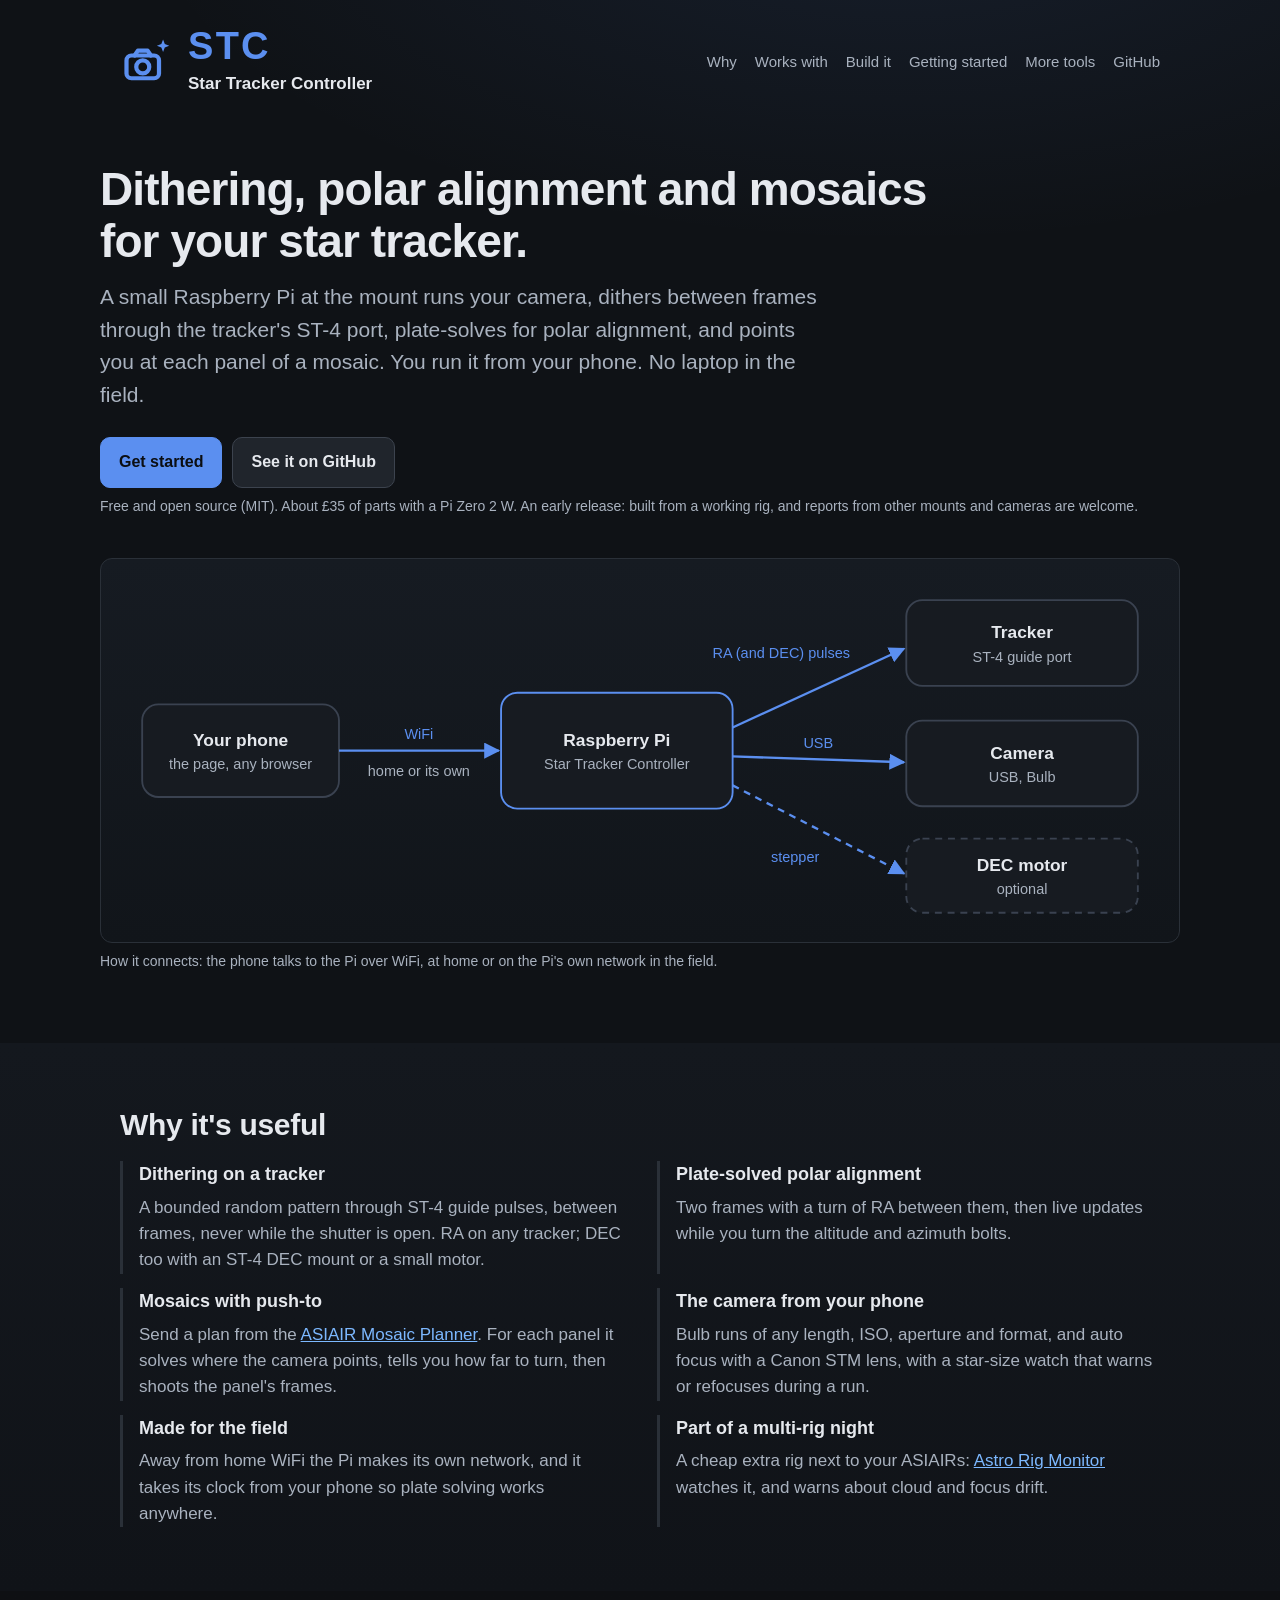
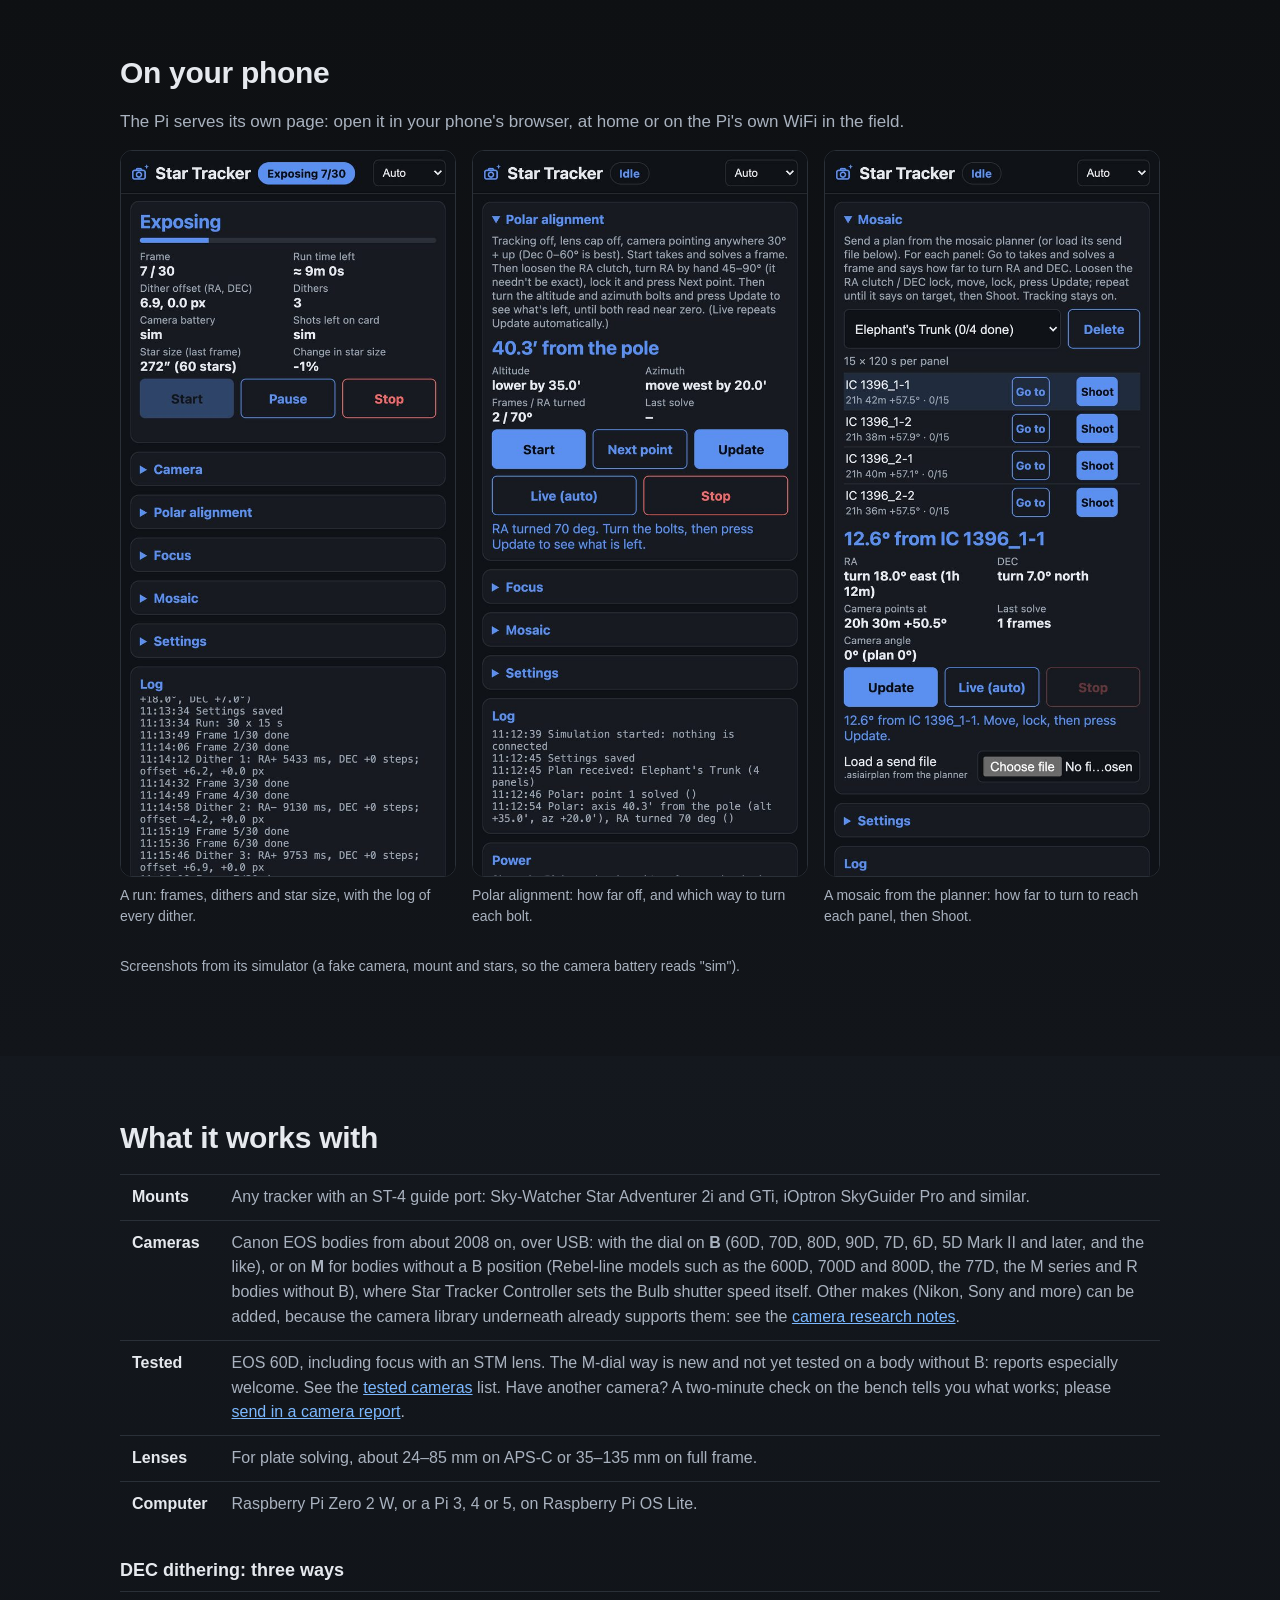
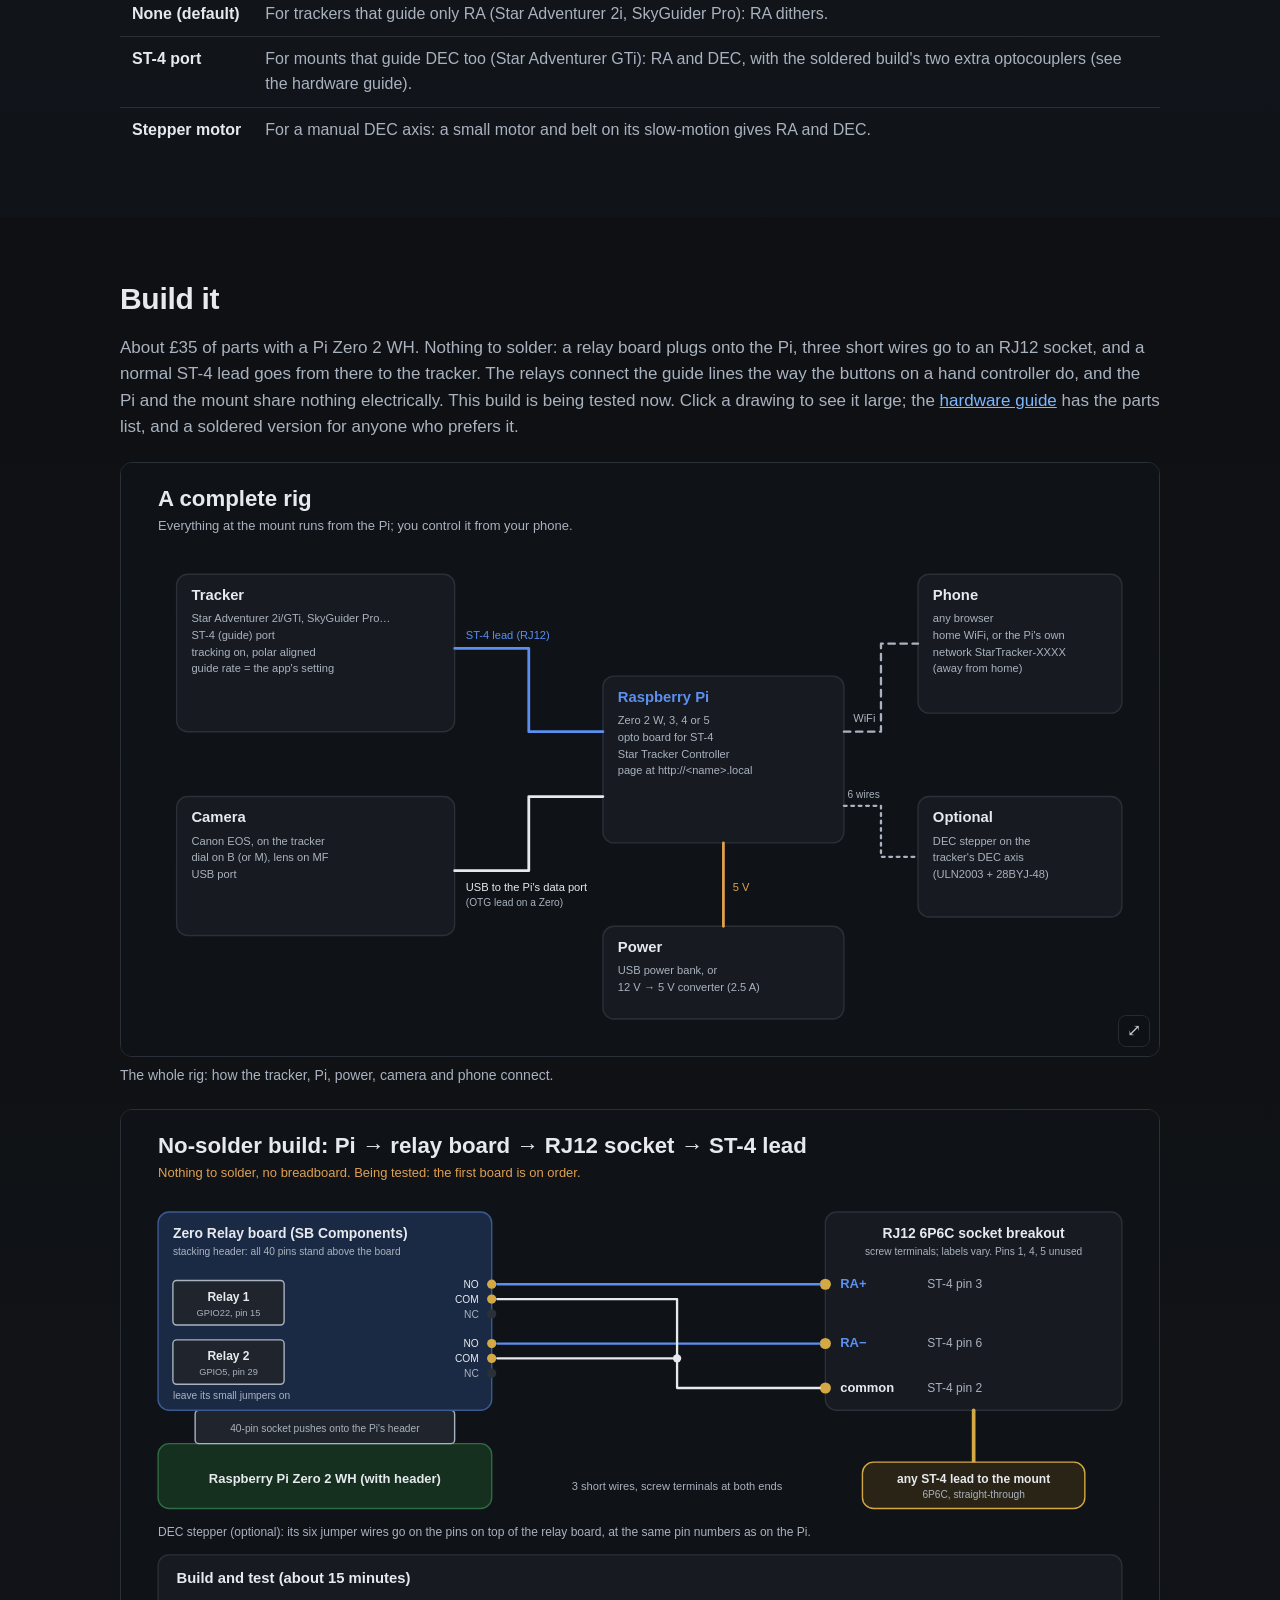
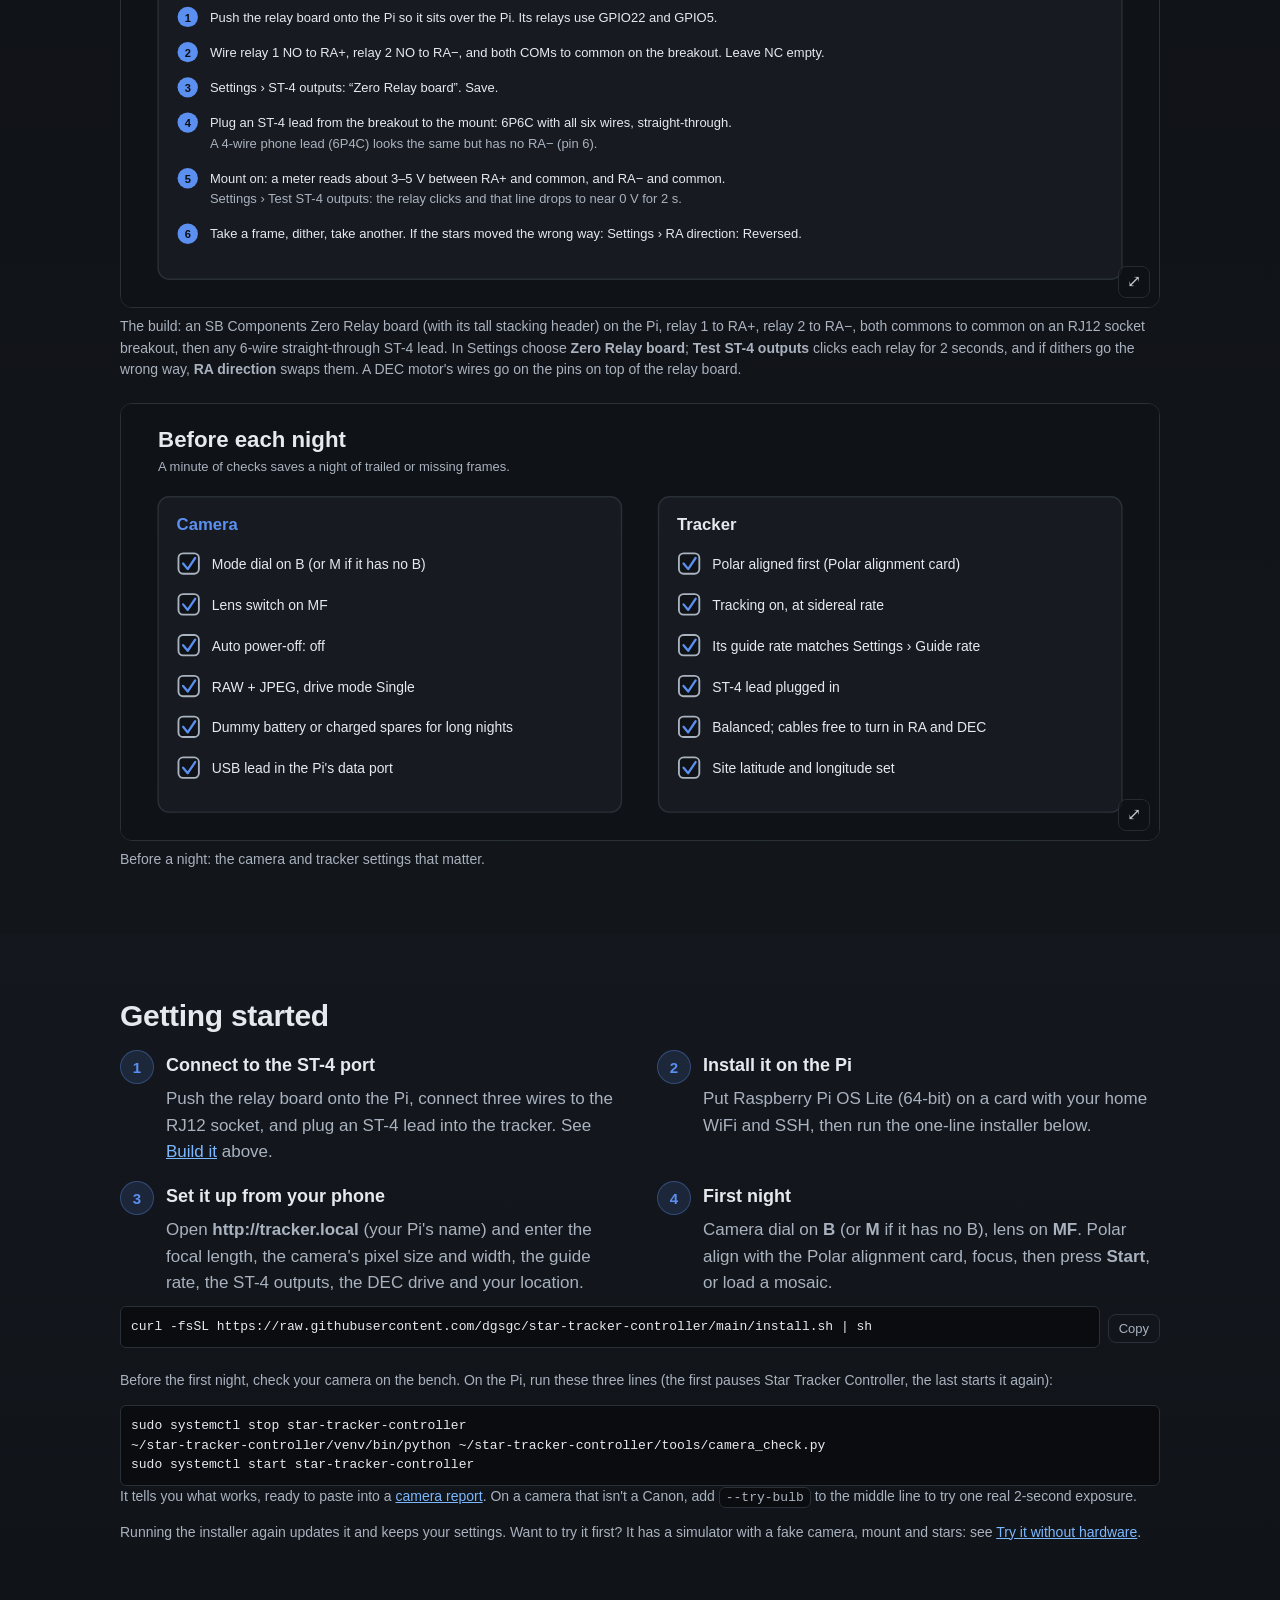
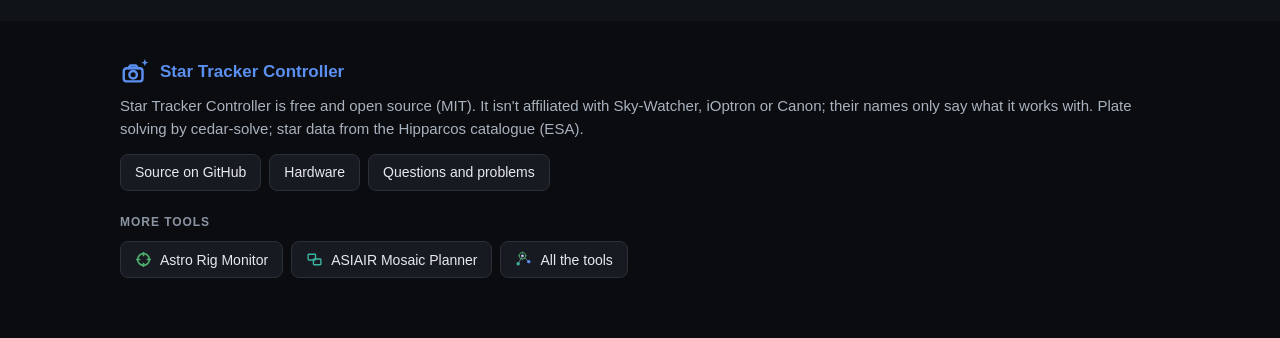
==== commit 2d7b2e4b: "Star Tracker Controller: relay-board no-solder build (being tested) The page now shows the Zero Rela" ====
--- a/star-tracker-controller/index.html
+++ b/star-tracker-controller/index.html
@@ -286,7 +286,7 @@
     <h3 style="margin-top:30px">DEC dithering: three ways</h3>
     <table class="spec">
       <tr><td>None (default)</td><td>For trackers that guide only RA (Star Adventurer 2i, SkyGuider Pro): RA dithers.</td></tr>
-      <tr><td>ST-4 port</td><td>For mounts that guide DEC too (Star Adventurer GTi): RA and DEC, with two more optocouplers.</td></tr>
+      <tr><td>ST-4 port</td><td>For mounts that guide DEC too (Star Adventurer GTi): RA and DEC, with the soldered build's two extra optocouplers (see the hardware guide).</td></tr>
       <tr><td>Stepper motor</td><td>For a manual DEC axis: a small motor and belt on its slow-motion gives RA and DEC.</td></tr>
     </table>
   </div>
@@ -295,11 +295,9 @@
 <section id="build">
   <div class="wrap">
     <h2>Build it</h2>
-    <p class="muted">About £35 of parts with a Pi Zero 2 W. Three ways to connect the Pi to the tracker's ST-4 port: order the ready-made ST-4 board, solder the ST-4 lead yourself, or build it with no soldering from a ready-made optocoupler module (untested so far). Click a drawing to see it large; the <a href="https://github.com/dgsgc/star-tracker-controller/blob/main/docs/hardware.md">hardware guide</a> has the parts list and the same drawings.</p>
-    <figure class="diag"><a class="zoom" href="img/st4-board.jpg"><img src="img/st4-board.jpg" width="1200" height="753" alt="The ST-4 board: a Pi Zero-sized board with four optocouplers, an RJ12 socket and a 6-pin stepper header, which plugs onto the Pi's 40-pin header" loading="lazy"></a><figcaption>Easiest: the <a href="https://github.com/dgsgc/star-tracker-controller/tree/main/hardware/st4-board">ST-4 board</a>. It plugs onto the Pi's header and takes a normal ST-4 lead, so there's no wiring to get wrong. The files to order it from JLCPCB are on GitHub: about £13 for 5 boards with the small parts fitted (you solder three connectors), or with everything fitted for more. The first boards are being made and tested now.</figcaption></figure>
+    <p class="muted">About £35 of parts with a Pi Zero 2 WH. Nothing to solder: a relay board plugs onto the Pi, three short wires go to an RJ12 socket, and a normal ST-4 lead goes from there to the tracker. The relays connect the guide lines the way the buttons on a hand controller do, and the Pi and the mount share nothing electrically. This build is being tested now. Click a drawing to see it large; the <a href="https://github.com/dgsgc/star-tracker-controller/blob/main/docs/hardware.md">hardware guide</a> has the parts list, and a soldered version for anyone who prefers it.</p>
     <figure class="diag"><a class="zoom" href="img/setup.svg"><img src="img/setup.svg" width="1120" height="640" alt="Overview of a complete rig: tracker, Raspberry Pi, power, ST-4 lead, USB to the camera, and the phone on WiFi" loading="lazy"></a><figcaption>The whole rig: how the tracker, Pi, power, camera and phone connect.</figcaption></figure>
-    <figure class="diag"><a class="zoom" href="img/wiring.svg"><img src="img/wiring.svg" width="1120" height="940" alt="Wiring from the Pi's header through 330 ohm resistors and PC817 optocouplers to the ST-4 plug, with the optional DEC channels and stepper" loading="lazy"></a><figcaption>The ST-4 lead: Pi pins, resistors and optocouplers to the plug, with the optional DEC channels and stepper. Check with a meter before plugging in: about 3–5 V between each guide line and common. Settings › <b>Test ST-4 outputs</b> then switches each line on for 2 seconds, so you can check every channel.</figcaption></figure>
-    <figure class="diag"><a class="zoom" href="img/nosolder.svg"><img src="img/nosolder.svg" width="1120" height="800" alt="No-solder build: a 4-channel PC817 optocoupler module with a high-level trigger, an RJ12 breakout and jumper wires" loading="lazy"></a><figcaption>No soldering needed (untested): a ready-made 4-channel PC817 board with a "high-level trigger", an RJ12 breakout and jumper wires. Nobody has confirmed a board yet, so please report back if you try one.</figcaption></figure>
+    <figure class="diag"><a class="zoom" href="img/nosolder.svg"><img src="img/nosolder.svg" width="1120" height="860" alt="No-solder build: a Zero Relay board on the Pi, three wires to an RJ12 socket breakout, and an ST-4 lead to the mount" loading="lazy"></a><figcaption>The build: an SB Components Zero Relay board (with its tall stacking header) on the Pi, relay 1 to RA+, relay 2 to RA−, both commons to common on an RJ12 socket breakout, then any 6-wire straight-through ST-4 lead. In Settings choose <b>Zero Relay board</b>; <b>Test ST-4 outputs</b> clicks each relay for 2 seconds, and if dithers go the wrong way, <b>RA direction</b> swaps them. A DEC motor's wires go on the pins on top of the relay board.</figcaption></figure>
     <figure class="diag"><a class="zoom" href="img/checklist.svg"><img src="img/checklist.svg" width="1120" height="470" alt="Checklist for the camera and the tracker before a night" loading="lazy"></a><figcaption>Before a night: the camera and tracker settings that matter.</figcaption></figure>
   </div>
 </section>
@@ -308,9 +306,9 @@
   <div class="wrap">
     <h2>Getting started</h2>
     <ol class="steps">
-      <li><h3>Connect to the ST-4 port</h3><p>Order the ST-4 board, or make the lead: optocouplers and resistors between the Pi and an ST-4 cable, so the Pi and the mount share nothing electrically. See <a href="#build">Build it</a> above.</p></li>
+      <li><h3>Connect to the ST-4 port</h3><p>Push the relay board onto the Pi, connect three wires to the RJ12 socket, and plug an ST-4 lead into the tracker. See <a href="#build">Build it</a> above.</p></li>
       <li><h3>Install it on the Pi</h3><p>Put Raspberry Pi OS Lite (64-bit) on a card with your home WiFi and SSH, then run the one-line installer below.</p></li>
-      <li><h3>Set it up from your phone</h3><p>Open <b>http://tracker.local</b> (your Pi's name) and enter the focal length, the camera's pixel size and width, the guide rate, the DEC drive and your location.</p></li>
+      <li><h3>Set it up from your phone</h3><p>Open <b>http://tracker.local</b> (your Pi's name) and enter the focal length, the camera's pixel size and width, the guide rate, the ST-4 outputs, the DEC drive and your location.</p></li>
       <li><h3>First night</h3><p>Camera dial on <b>B</b> (or <b>M</b> if it has no B), lens on <b>MF</b>. Polar align with the Polar alignment card, focus, then press <b>Start</b>, or load a mosaic.</p></li>
     </ol>
     <div class="cmd"><pre><code id="cmd">curl -fsSL https://raw.githubusercontent.com/dgsgc/star-tracker-controller/main/install.sh | sh</code></pre><button class="copy" type="button" id="copy">Copy</button></div>
